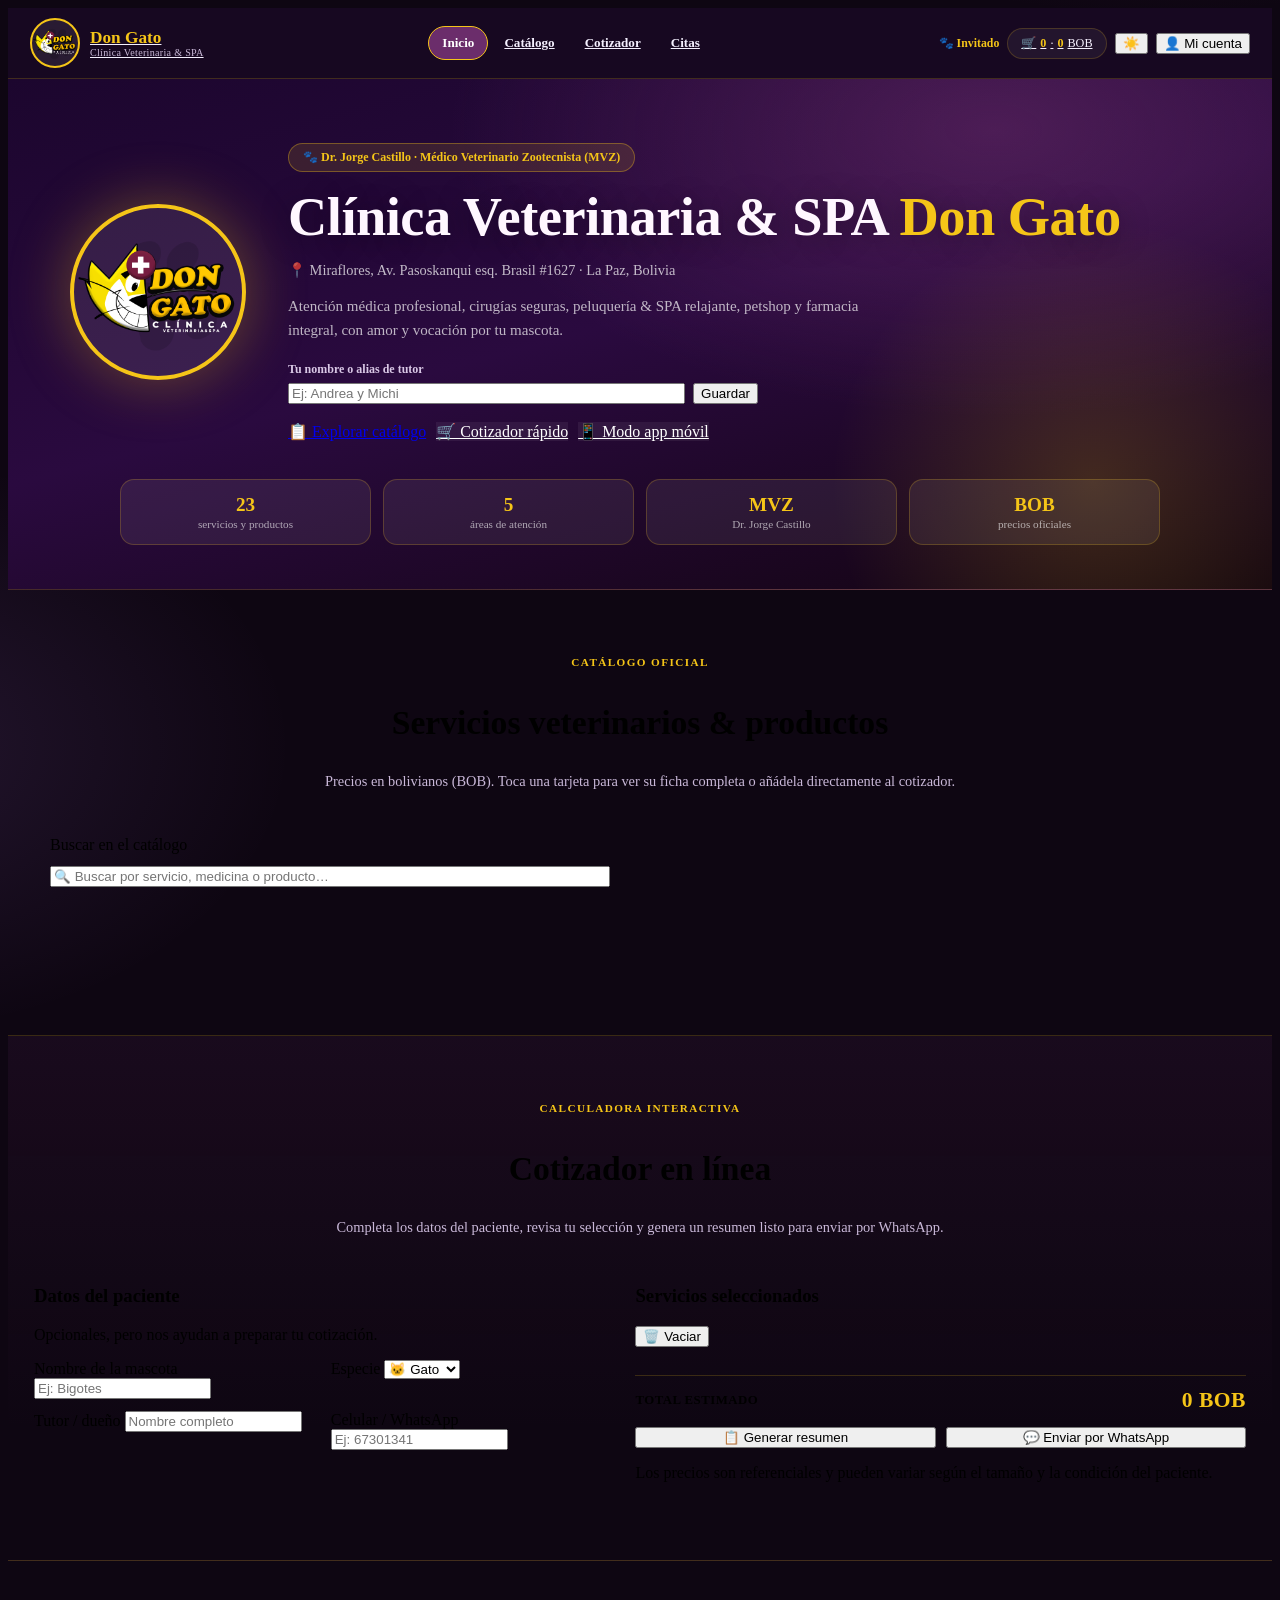
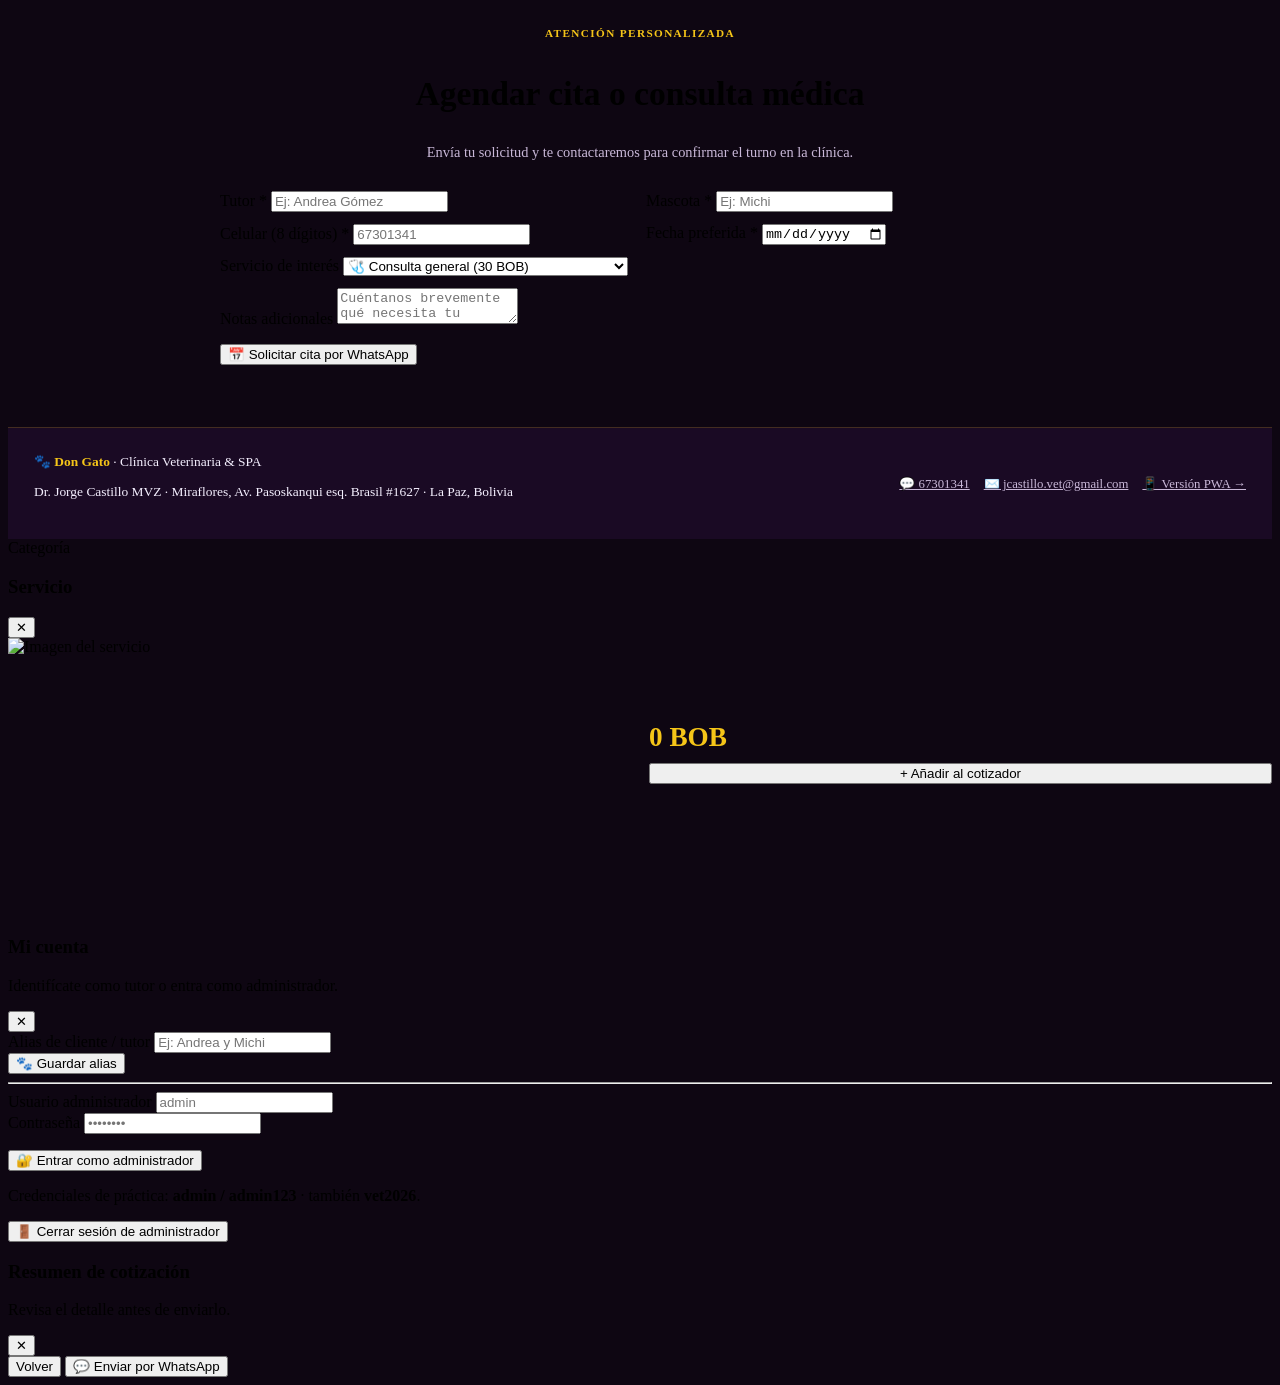
==== veterinaria/index.html @ 1a69e8cf "Creacion de catalogo de veterinaria con todos sus eventos y en version PWA" ====
<!DOCTYPE html>
<html lang="es" data-default-theme="dark" data-theme="dark">
<head>
  <meta charset="UTF-8">
  <meta name="viewport" content="width=device-width, initial-scale=1.0">
  <meta name="description" content="Clínica Veterinaria & SPA Don Gato — Dr. Jorge Castillo MVZ. Miraflores, La Paz, Bolivia.">
  <meta name="theme-color" content="#6b2d6b">
  <title>🐾 Clínica Veterinaria &amp; SPA Don Gato</title>
  <link rel="manifest" href="manifest.json">
  <link rel="icon" type="image/png" href="Img/LOGO DE DON GATO sin fondo.png">
  <link rel="stylesheet" href="../../shared/base.css">
  <link rel="stylesheet" href="CSS/styles.css">
  <script>
    (function () {
      try {
        var t = localStorage.getItem('dw2-theme') || document.documentElement.dataset.defaultTheme || 'dark';
        document.documentElement.dataset.theme = t;
      } catch (e) { document.documentElement.dataset.theme = 'dark'; }
    })();
  </script>
</head>
<body class="vet-site">

  <header class="vet-nav">
    <div class="vet-nav-inner">
      <a href="#inicio" class="vet-brand" aria-label="Don Gato, ir al inicio">
        <span class="vet-brand-logo">
          <img src="Img/LOGO DE DON GATO sin fondo.png" alt="Logo Don Gato"
               onerror="window.App&amp;&amp;App.imgFallback(this,'🐱')">
        </span>
        <span class="vet-brand-text">
          <strong>Don Gato</strong>
          <small>Clínica Veterinaria &amp; SPA</small>
        </span>
      </a>

      <nav class="vet-links" aria-label="Navegación principal">
        <a href="#inicio" class="active">Inicio</a>
        <a href="#catalogo">Catálogo</a>
        <a href="#cotizador">Cotizador</a>
        <a href="#citas">Citas</a>
        <a href="#bitacora" class="admin-only">📜 Bitácora</a>
      </nav>

      <div class="vet-nav-actions">
        <span class="vet-alias-pill" title="Tu alias de tutor">🐾 <span id="vetAliasDisplay">Invitado</span></span>
        <a href="#cotizador" class="vet-cart-pill" aria-label="Ir al cotizador">
          🛒 <strong id="vetCartCount">0</strong> · <strong id="vetCartTotal">0</strong> BOB
        </a>
        <button type="button" class="btn btn-icon btn-ghost" data-theme-toggle aria-label="Cambiar tema">
          <span class="theme-icon">☀️</span>
        </button>
        <button type="button" class="btn btn-primary btn-sm" data-open-modal="vetCuentaModal">
          👤 Mi cuenta
        </button>
        <button type="button" class="vet-burger" data-nav-toggle="vetMobileNav"
                aria-controls="vetMobileNav" aria-expanded="false" aria-label="Abrir menú">
          ☰
        </button>
      </div>
    </div>

    <nav id="vetMobileNav" class="vet-mobile-nav" data-nav aria-label="Menú móvil">
      <a href="#inicio">🏠 Inicio</a>
      <a href="#catalogo">📋 Catálogo</a>
      <a href="#cotizador">🛒 Cotizador</a>
      <a href="#citas">📅 Citas / Contacto</a>
      <a href="#bitacora" class="admin-only">📜 Auditoría &amp; Bitácora</a>
      <a href="pwa/index.html" class="vet-pwa-link">📱 Versión App Móvil (PWA) →</a>
    </nav>
  </header>

  <main class="vet-main">

    <section id="inicio" class="vet-hero">
      <div class="vet-hero-glow" aria-hidden="true"></div>
      <div class="vet-hero-inner">
        <div class="vet-hero-logo">
          <img src="Img/LOGO DE DON GATO sin fondo.png" alt="Don Gato"
               onerror="window.App&amp;&amp;App.imgFallback(this,'🐱')">
        </div>
        <div class="vet-hero-copy">
          <span class="vet-badge">🐾 Dr. Jorge Castillo · Médico Veterinario Zootecnista (MVZ)</span>
          <h1>Clínica Veterinaria &amp; SPA <span>Don Gato</span></h1>
          <p class="vet-hero-address">📍 Miraflores, Av. Pasoskanqui esq. Brasil #1627 · La Paz, Bolivia</p>
          <p class="vet-hero-desc">Atención médica profesional, cirugías seguras, peluquería &amp; SPA relajante, petshop y farmacia integral, con amor y vocación por tu mascota.</p>

          <form id="vetAliasForm" class="vet-alias-form" autocomplete="off">
            <label for="vetAliasInput">Tu nombre o alias de tutor</label>
            <div class="vet-alias-row">
              <input id="vetAliasInput" class="input" type="text" maxlength="40" placeholder="Ej: Andrea y Michi">
              <button class="btn btn-primary" type="submit">Guardar</button>
            </div>
          </form>

          <div class="vet-hero-actions">
            <a href="#catalogo" class="btn btn-accent">📋 Explorar catálogo</a>
            <a href="#cotizador" class="btn btn-ghost">🛒 Cotizador rápido</a>
            <a href="pwa/index.html" class="btn btn-ghost">📱 Modo app móvil</a>
          </div>
        </div>
      </div>

      <div class="vet-stats">
        <div class="vet-stat"><strong id="vetStatServicios">23</strong><span>servicios y productos</span></div>
        <div class="vet-stat"><strong>5</strong><span>áreas de atención</span></div>
        <div class="vet-stat"><strong>MVZ</strong><span>Dr. Jorge Castillo</span></div>
        <div class="vet-stat"><strong>BOB</strong><span>precios oficiales</span></div>
      </div>
    </section>

    <section id="catalogo" class="vet-section">
      <div class="vet-section-head">
        <span class="vet-kicker">Catálogo oficial</span>
        <h2>Servicios veterinarios &amp; productos</h2>
        <p>Precios en bolivianos (BOB). Toca una tarjeta para ver su ficha completa o añádela directamente al cotizador.</p>
      </div>

      <div class="vet-filters card">
        <label class="sr-only" for="vetBusqueda">Buscar en el catálogo</label>
        <input id="vetBusqueda" class="input" type="search" placeholder="🔍 Buscar por servicio, medicina o producto…" autocomplete="off">
        <div id="vetFiltros" class="chips" role="group" aria-label="Filtrar por categoría"></div>
        <p id="vetResultInfo" class="vet-result-info" aria-live="polite"></p>
      </div>

      <div id="vetGrid" class="vet-grid" aria-live="polite"></div>
    </section>

    <section id="cotizador" class="vet-section vet-section-alt">
      <div class="vet-section-head">
        <span class="vet-kicker">Calculadora interactiva</span>
        <h2>Cotizador en línea</h2>
        <p>Completa los datos del paciente, revisa tu selección y genera un resumen listo para enviar por WhatsApp.</p>
      </div>

      <div class="vet-quote-layout">
        <div class="card card-pad">
          <h3 class="card-title">Datos del paciente</h3>
          <p class="card-sub">Opcionales, pero nos ayudan a preparar tu cotización.</p>
          <div class="vet-patient-grid">
            <div class="field">
              <label for="vetPet">Nombre de la mascota</label>
              <input id="vetPet" class="input" type="text" maxlength="40" placeholder="Ej: Bigotes">
            </div>
            <div class="field">
              <label for="vetSpecies">Especie</label>
              <select id="vetSpecies" class="select">
                <option value="Gato">🐱 Gato</option>
                <option value="Perro">🐶 Perro</option>
                <option value="Otro">🐾 Otro</option>
              </select>
            </div>
            <div class="field">
              <label for="vetOwner">Tutor / dueño</label>
              <input id="vetOwner" class="input" type="text" maxlength="60" placeholder="Nombre completo">
            </div>
            <div class="field">
              <label for="vetPhone">Celular / WhatsApp</label>
              <input id="vetPhone" class="input" type="tel" maxlength="15" placeholder="Ej: 67301341">
            </div>
          </div>
          <p id="vetPatientError" class="form-error" role="alert"></p>
        </div>

        <div class="card card-pad">
          <div class="row-between">
            <h3 class="card-title">Servicios seleccionados</h3>
            <button id="vetCartClear" type="button" class="btn btn-danger btn-sm">🗑️ Vaciar</button>
          </div>
          <ul id="vetCartList" class="vet-cart-list"></ul>

          <div class="vet-total-row">
            <span>Total estimado</span>
            <strong id="vetCartSubtotal">0 BOB</strong>
          </div>

          <div class="vet-quote-actions">
            <button id="vetConfirm" type="button" class="btn btn-primary">📋 Generar resumen</button>
            <button id="vetWhatsapp" type="button" class="btn btn-wa">💬 Enviar por WhatsApp</button>
          </div>
          <p class="small muted mt-1">Los precios son referenciales y pueden variar según el tamaño y la condición del paciente.</p>
        </div>
      </div>
    </section>

    <section id="citas" class="vet-section">
      <div class="vet-section-head">
        <span class="vet-kicker">Atención personalizada</span>
        <h2>Agendar cita o consulta médica</h2>
        <p>Envía tu solicitud y te contactaremos para confirmar el turno en la clínica.</p>
      </div>

      <form id="vetCitaForm" class="card card-pad vet-cita-form" novalidate>
        <div class="vet-patient-grid">
          <div class="field">
            <label for="citaTutor">Tutor *</label>
            <input id="citaTutor" class="input" type="text" maxlength="60" placeholder="Ej: Andrea Gómez" required>
          </div>
          <div class="field">
            <label for="citaMascota">Mascota *</label>
            <input id="citaMascota" class="input" type="text" maxlength="40" placeholder="Ej: Michi" required>
          </div>
          <div class="field">
            <label for="citaCelular">Celular (8 dígitos) *</label>
            <input id="citaCelular" class="input" type="tel" inputmode="numeric" maxlength="8" placeholder="67301341" required>
          </div>
          <div class="field">
            <label for="citaFecha">Fecha preferida *</label>
            <input id="citaFecha" class="input" type="date" required>
          </div>
          <div class="field full">
            <label for="citaServicio">Servicio de interés</label>
            <select id="citaServicio" class="select">
              <option value="Consulta General">🩺 Consulta general (30 BOB)</option>
              <option value="Peluquería & SPA">✂️ Peluquería &amp; SPA (80 BOB)</option>
              <option value="Cirugía / Esterilización">🏥 Cirugía / Esterilización</option>
              <option value="Ecografía">🔬 Ecografía (60 BOB)</option>
              <option value="Limpieza Dental">🦷 Limpieza dental con sedación (180 BOB)</option>
              <option value="Vacunación / Desparasitación">💉 Vacunación / Desparasitación</option>
            </select>
          </div>
          <div class="field full">
            <label for="citaNotas">Notas adicionales</label>
            <textarea id="citaNotas" class="textarea" maxlength="300" placeholder="Cuéntanos brevemente qué necesita tu mascota…"></textarea>
          </div>
        </div>
        <p id="vetCitaError" class="form-error" role="alert"></p>
        <button type="submit" class="btn btn-primary btn-block mt-1">📅 Solicitar cita por WhatsApp</button>
      </form>
    </section>

    <section id="bitacora" class="vet-section vet-section-alt admin-only">
      <div class="vet-section-head">
        <span class="vet-kicker vet-kicker-admin">Área administrativa</span>
        <h2>Monitor de bitácoras del sistema</h2>
        <p>Actividad de clientes, búsquedas, cotizaciones confirmadas y ventas registradas. Solo visible para el administrador.</p>
      </div>

      <div class="vet-kpis kpi-grid">
        <div class="kpi"><span class="kpi-label">Ventas acumuladas</span><strong class="kpi-value" id="kpiVentas">0 BOB</strong><span class="kpi-hint">cotizaciones confirmadas</span></div>
        <div class="kpi"><span class="kpi-label">Eventos</span><strong class="kpi-value" id="kpiEventos">0</strong><span class="kpi-hint">acciones registradas</span></div>
        <div class="kpi"><span class="kpi-label">Ítems vendidos</span><strong class="kpi-value" id="kpiItems">0</strong><span class="kpi-hint">unidades cotizadas</span></div>
        <div class="kpi"><span class="kpi-label">Ticket promedio</span><strong class="kpi-value" id="kpiTicket">0 BOB</strong><span class="kpi-hint">por cotización</span></div>
      </div>

      <div class="vet-admin-layout">
        <div class="card card-pad">
          <div class="row-between">
            <h3 class="card-title">📋 Eventos de clientes</h3>
            <button type="button" class="btn btn-ghost btn-xs" id="vetRefreshLogs">↻ Actualizar</button>
          </div>
          <div id="vetLogEventos" class="log-box" aria-live="polite"></div>
        </div>
        <div class="card card-pad">
          <div class="row-between">
            <h3 class="card-title">💰 Cotizaciones y ventas</h3>
            <button type="button" class="btn btn-danger btn-xs" id="vetClearLogs">🗑️ Limpiar</button>
          </div>
          <div id="vetLogVentas" class="log-box" aria-live="polite"></div>
        </div>
      </div>
    </section>
  </main>

  <footer class="vet-footer">
    <div>
      <strong>🐾 Don Gato</strong> · Clínica Veterinaria &amp; SPA
      <p class="small muted">Dr. Jorge Castillo MVZ · Miraflores, Av. Pasoskanqui esq. Brasil #1627 · La Paz, Bolivia</p>
    </div>
    <div class="vet-footer-links">
      <a href="https://wa.me/59167301341" target="_blank" rel="noopener">💬 67301341</a>
      <a href="mailto:jcastillo.vet@gmail.com">✉️ jcastillo.vet@gmail.com</a>
      <a href="pwa/index.html">📱 Versión PWA →</a>
    </div>
  </footer>

  <div id="vetDetailModal" class="modal" aria-hidden="true">
    <div class="modal-card wide" role="dialog" aria-modal="true" aria-labelledby="vetDetailName">
      <div class="modal-head">
        <div>
          <span id="vetDetailCat" class="badge accent">Categoría</span>
          <h3 id="vetDetailName" class="modal-title mt-1">Servicio</h3>
        </div>
        <button type="button" class="modal-close" data-close-modal aria-label="Cerrar">✕</button>
      </div>
      <div class="vet-detail-layout">
        <div class="modal-media">
          <img id="vetDetailImg" src="" alt="Imagen del servicio" onerror="window.App&amp;&amp;App.imgFallback(this,'🐾')">
        </div>
        <div class="vet-detail-info">
          <p id="vetDetailDesc" class="muted"></p>
          <p id="vetDetailNota" class="small muted"></p>
          <div class="vet-detail-price" id="vetDetailPrice">0 BOB</div>
          <button type="button" id="vetDetailAdd" class="btn btn-primary btn-block">+ Añadir al cotizador</button>
        </div>
      </div>
    </div>
  </div>

  <div id="vetCuentaModal" class="modal" aria-hidden="true">
    <div class="modal-card compact" role="dialog" aria-modal="true" aria-labelledby="vetCuentaTitle">
      <div class="modal-head">
        <div>
          <h3 id="vetCuentaTitle" class="modal-title">Mi cuenta</h3>
          <p class="modal-sub">Identifícate como tutor o entra como administrador.</p>
        </div>
        <button type="button" class="modal-close" data-close-modal aria-label="Cerrar">✕</button>
      </div>

      <form id="vetClientForm" class="stack" autocomplete="off">
        <div class="field">
          <label for="vetClientAlias">Alias de cliente / tutor</label>
          <input id="vetClientAlias" class="input" type="text" maxlength="40" placeholder="Ej: Andrea y Michi">
        </div>
        <button type="submit" class="btn btn-accent btn-block">🐾 Guardar alias</button>
      </form>

      <hr class="divider">

      <form id="vetAdminForm" class="stack" autocomplete="off">
        <div class="field">
          <label for="vetAdminUser">Usuario administrador</label>
          <input id="vetAdminUser" class="input" type="text" maxlength="30" placeholder="admin">
        </div>
        <div class="field">
          <label for="vetAdminPass">Contraseña</label>
          <input id="vetAdminPass" class="input" type="password" maxlength="40" placeholder="••••••••">
        </div>
        <p id="vetAdminError" class="form-error" role="alert"></p>
        <button type="submit" class="btn btn-primary btn-block">🔐 Entrar como administrador</button>
        <p class="small muted">Credenciales de práctica: <strong>admin / admin123</strong> · también <strong>vet2026</strong>.</p>
      </form>

      <button type="button" id="vetAdminLogout" class="btn btn-danger btn-block hidden">🚪 Cerrar sesión de administrador</button>
    </div>
  </div>

  <div id="vetResumenModal" class="modal" aria-hidden="true">
    <div class="modal-card" role="dialog" aria-modal="true" aria-labelledby="vetResumenTitle">
      <div class="modal-head">
        <div>
          <h3 id="vetResumenTitle" class="modal-title">Resumen de cotización</h3>
          <p class="modal-sub">Revisa el detalle antes de enviarlo.</p>
        </div>
        <button type="button" class="modal-close" data-close-modal aria-label="Cerrar">✕</button>
      </div>
      <div id="vetResumenBody"></div>
      <div class="modal-foot">
        <button type="button" class="btn btn-ghost" data-close-modal>Volver</button>
        <button type="button" id="vetResumenWa" class="btn btn-wa">💬 Enviar por WhatsApp</button>
      </div>
    </div>
  </div>

  <script src="../../shared/core.js"></script>
  <script src="JS/data.js"></script>
  <script src="script.js"></script>
</body>
</html>
---- veterinaria/CSS/styles.css ----
:root {
  --bg: #0e0612;
  --bg-card: #1a0a24;
  --bg-panel: rgba(255, 255, 255, .055);
  --bg-input: rgba(0, 0, 0, .32);
  --text: #f5f0ff;
  --text-sub: #c9b8d8;
  --accent: #f5c518;
  --accent-2: #c084fc;
  --accent-btn: #6b2d6b;
  --accent-btn-hover: #7d367d;
  --accent-soft: rgba(245, 197, 24, .13);
  --accent-glow: rgba(107, 45, 107, .38);
  --on-accent: #ffffff;
  --on-accent-2: #1a0a0a;
  --border: rgba(245, 197, 24, .19);
  --shadow: 0 14px 40px rgba(0, 0, 0, .38);
  --log-bg: #08000e;
  --radius: 16px;
}

html[data-theme="light"] {
  --bg: #f8f4ff;
  --bg-card: #ffffff;
  --bg-panel: rgba(107, 45, 107, .055);
  --bg-input: #fbf8ff;
  --text: #22102f;
  --text-sub: #5f4479;
  --accent: #a97400;
  --accent-2: #7e22ce;
  --accent-btn: #6b2d6b;
  --accent-btn-hover: #7d367d;
  --accent-soft: rgba(169, 116, 0, .12);
  --accent-glow: rgba(107, 45, 107, .22);
  --border: rgba(107, 45, 107, .18);
  --shadow: 0 12px 30px rgba(72, 30, 90, .12);
  --log-bg: #1c1024;
}

html { scroll-padding-top: 86px; }

body.vet-site {
  background:
    radial-gradient(900px 520px at 90% -10%, rgba(107, 45, 107, .35), transparent 60%),
    radial-gradient(700px 480px at -10% 25%, rgba(192, 132, 252, .12), transparent 60%),
    var(--bg);
  min-height: 100vh;
}

html[data-theme="light"] body.vet-site {
  background:
    radial-gradient(900px 520px at 90% -10%, rgba(245, 197, 24, .18), transparent 60%),
    radial-gradient(700px 480px at -10% 25%, rgba(192, 132, 252, .14), transparent 60%),
    var(--bg);
}

body:not(.is-admin) .admin-only { display: none !important; }

.vet-nav {
  position: sticky;
  top: 0;
  z-index: 900;
  background: color-mix(in srgb, var(--bg-card) 88%, transparent);
  -webkit-backdrop-filter: blur(16px);
  backdrop-filter: blur(16px);
  border-bottom: 1px solid var(--border);
}
.vet-nav-inner {
  max-width: 1320px;
  margin: 0 auto;
  min-height: 70px;
  padding: 0 22px;
  display: flex;
  align-items: center;
  justify-content: space-between;
  gap: 16px;
}
.vet-brand { display: flex; align-items: center; gap: 10px; color: var(--text); }
.vet-brand:hover { text-decoration: none; }
.vet-brand-logo {
  width: 46px; height: 46px;
  display: grid; place-items: center;
  border-radius: 50%;
  border: 2px solid var(--accent);
  background: rgba(255, 255, 255, .08);
  overflow: hidden;
  flex: 0 0 auto;
}
.vet-brand-logo img { width: 100%; height: 100%; object-fit: cover; }
.vet-brand-text { display: flex; flex-direction: column; line-height: 1.1; }
.vet-brand-text strong { color: var(--accent); font-size: 1.08rem; font-weight: 900; }
.vet-brand-text small { color: var(--text-sub); font-size: .63rem; letter-spacing: .3px; }

.vet-links { display: flex; align-items: center; gap: 2px; }
.vet-links a {
  color: var(--text);
  font-size: .82rem;
  font-weight: 700;
  padding: 8px 13px;
  border-radius: 999px;
  border: 1px solid transparent;
  white-space: nowrap;
}
.vet-links a:hover, .vet-links a.active {
  background: var(--accent-btn);
  color: #fff;
  border-color: var(--accent);
  text-decoration: none;
}

.vet-nav-actions { display: flex; align-items: center; gap: 8px; }
.vet-alias-pill {
  font-size: .74rem; font-weight: 800; color: var(--accent);
  max-width: 150px; overflow: hidden; text-overflow: ellipsis; white-space: nowrap;
}
.vet-cart-pill {
  display: inline-flex; align-items: center; gap: 4px;
  background: var(--bg-panel);
  border: 1px solid var(--border);
  color: var(--text);
  border-radius: 999px;
  padding: 7px 13px;
  font-size: .76rem;
  white-space: nowrap;
}
.vet-cart-pill strong { color: var(--accent); }
.vet-cart-pill:hover { border-color: var(--accent); text-decoration: none; }
.vet-burger {
  display: none;
  width: 40px; height: 40px;
  border-radius: 10px;
  border: 1px solid var(--border);
  background: var(--bg-panel);
  color: var(--text);
  font-size: 1.15rem;
}
.vet-mobile-nav {
  display: none;
  flex-direction: column;
  border-top: 1px solid var(--border);
  background: var(--bg-card);
  padding: 8px 16px 14px;
}
.vet-mobile-nav.open { display: flex; }
.vet-mobile-nav a {
  color: var(--text);
  font-weight: 700;
  font-size: .88rem;
  padding: 12px 10px;
  border-bottom: 1px solid var(--border);
}
.vet-mobile-nav a:last-child { border-bottom: 0; }
.vet-pwa-link { color: #4ade80 !important; }

.vet-main { overflow: hidden; }
.vet-hero {
  position: relative;
  padding: 64px 26px 44px;
  background:
    radial-gradient(800px 420px at 78% 10%, rgba(107, 45, 107, .55), transparent 68%),
    linear-gradient(165deg, #1c062e 0%, #2a0a3f 48%, #12040f 100%);
  border-bottom: 1px solid var(--border);
  overflow: hidden;
}
html[data-theme="light"] .vet-hero {
  background:
    radial-gradient(800px 420px at 78% 10%, rgba(192, 132, 252, .35), transparent 68%),
    linear-gradient(165deg, #fff7fd 0%, #f2e6ff 52%, #fff9e8 100%);
}
.vet-hero-glow {
  position: absolute;
  right: -8%; bottom: -34%;
  width: 560px; height: 560px;
  border-radius: 50%;
  background: radial-gradient(circle, rgba(245, 197, 24, .18), transparent 66%);
  pointer-events: none;
}
.vet-hero-inner {
  position: relative;
  max-width: 1140px;
  margin: 0 auto;
  display: flex;
  align-items: center;
  gap: 42px;
}
.vet-hero-logo {
  flex: 0 0 auto;
  width: 168px; height: 168px;
  border-radius: 50%;
  display: grid; place-items: center;
  border: 4px solid var(--accent);
  background: rgba(255, 255, 255, .09);
  box-shadow: 0 0 60px rgba(245, 197, 24, .34);
  overflow: hidden;
}
.vet-hero-logo img { width: 100%; height: 100%; object-fit: cover; }
.vet-hero-copy { flex: 1; min-width: 0; }
.vet-badge {
  display: inline-flex;
  padding: 6px 14px;
  border-radius: 999px;
  background: rgba(245, 197, 24, .12);
  border: 1px solid rgba(245, 197, 24, .34);
  color: var(--accent);
  font-size: .75rem;
  font-weight: 800;
}
.vet-hero h1 {
  margin: 14px 0 8px;
  font-size: clamp(2rem, 5vw, 3.4rem);
  font-weight: 900;
  letter-spacing: -.5px;
  color: #fff7ff;
  text-shadow: 0 4px 30px rgba(0, 0, 0, .4);
}
html[data-theme="light"] .vet-hero h1 { color: #2a0a3f; text-shadow: none; }
.vet-hero h1 span { color: var(--accent); }
.vet-hero-address { color: rgba(255, 255, 255, .72); font-size: .9rem; }
html[data-theme="light"] .vet-hero-address { color: #6b4a85; }
.vet-hero-desc {
  max-width: 620px;
  margin: 12px 0 20px;
  color: rgba(255, 255, 255, .7);
  font-size: .94rem;
  line-height: 1.6;
}
html[data-theme="light"] .vet-hero-desc { color: #5f4479; }
.vet-alias-form { max-width: 470px; margin-bottom: 18px; }
.vet-alias-form label { display: block; margin-bottom: 6px; font-size: .75rem; font-weight: 800; color: var(--text-sub); }
html[data-theme="dark"] .vet-alias-form label { color: #d9c8e6; }
.vet-alias-row { display: flex; gap: 8px; }
.vet-alias-row .input { flex: 1; }
.vet-hero-actions { display: flex; flex-wrap: wrap; gap: 10px; }
html[data-theme="dark"] .vet-hero .btn-ghost { background: rgba(255,255,255,.06); border-color: rgba(255,255,255,.22); color: #fff; }

.vet-stats {
  position: relative;
  max-width: 1040px;
  margin: 38px auto 0;
  display: grid;
  grid-template-columns: repeat(4, 1fr);
  gap: 12px;
}
.vet-stat {
  background: rgba(255, 255, 255, .07);
  border: 1px solid rgba(245, 197, 24, .22);
  border-radius: 14px;
  padding: 14px;
  text-align: center;
}
html[data-theme="light"] .vet-stat { background: rgba(255, 255, 255, .68); border-color: rgba(107,45,107,.18); }
.vet-stat strong { display: block; color: var(--accent); font-size: 1.2rem; font-weight: 900; }
.vet-stat span { display: block; margin-top: 2px; color: var(--text-sub); font-size: .7rem; }
html[data-theme="dark"] .vet-stat span { color: rgba(255,255,255,.62); }

.vet-section {
  max-width: 1240px;
  margin: 0 auto;
  padding: 62px 26px;
}
.vet-section-alt {
  max-width: none;
  background: linear-gradient(180deg, rgba(107, 45, 107, .12), transparent 75%);
  border-top: 1px solid var(--border);
  border-bottom: 1px solid var(--border);
  padding-left: max(26px, calc((100vw - 1240px) / 2));
  padding-right: max(26px, calc((100vw - 1240px) / 2));
}
html[data-theme="light"] .vet-section-alt { background: linear-gradient(180deg, rgba(192, 132, 252, .09), transparent 75%); }
.vet-section-head { text-align: center; max-width: 720px; margin: 0 auto 28px; }
.vet-kicker {
  display: inline-block;
  margin-bottom: 8px;
  color: var(--accent);
  font-size: .7rem;
  font-weight: 900;
  letter-spacing: 1.4px;
  text-transform: uppercase;
}
.vet-kicker-admin { color: #fca5a5; }
.vet-section-head h2 { font-size: clamp(1.5rem, 3vw, 2.1rem); font-weight: 900; }
.vet-section-head p { margin-top: 8px; color: var(--text-sub); font-size: .9rem; line-height: 1.55; }

.vet-filters { padding: 16px; margin-bottom: 22px; display: flex; flex-direction: column; gap: 12px; }
.vet-filters .input { max-width: 560px; }
.vet-result-info { color: var(--text-sub); font-size: .76rem; font-weight: 700; }
.vet-grid {
  display: grid;
  grid-template-columns: repeat(auto-fill, minmax(232px, 1fr));
  gap: 18px;
}
.vet-card {
  position: relative;
  display: flex;
  flex-direction: column;
  background: var(--bg-card);
  border: 1px solid var(--border);
  border-radius: var(--radius);
  overflow: hidden;
  box-shadow: var(--shadow);
  transition: transform .2s ease, border-color .2s ease, box-shadow .2s ease;
}
.vet-card:hover { transform: translateY(-4px); border-color: var(--accent); box-shadow: 0 18px 42px var(--accent-glow); }
.vet-card-media {
  position: relative;
  height: 166px;
  background: var(--bg-panel);
  overflow: hidden;
}
.vet-card-media img {
  width: 100%; height: 100%; object-fit: cover;
  transition: transform .35s ease;
}
.vet-card:hover .vet-card-media img { transform: scale(1.06); }
.vet-card-emoji {
  position: absolute; inset: 0;
  display: none; place-items: center;
  font-size: 3.4rem;
  background: radial-gradient(circle at 50% 42%, rgba(192,132,252,.2), transparent 62%);
}
.vet-card-media .vet-zoom-btn {
  position: absolute;
  right: 8px; bottom: 8px;
  background: rgba(10, 4, 16, .78);
  color: var(--accent);
  border: 1px solid var(--accent);
  border-radius: 8px;
  padding: 4px 9px;
  font-size: .7rem;
  font-weight: 800;
  opacity: 0;
  transition: opacity .2s ease;
}
.vet-card:hover .vet-zoom-btn, .vet-card:focus-within .vet-zoom-btn { opacity: 1; }
.vet-card-body { display: flex; flex-direction: column; gap: 6px; padding: 14px; flex: 1; }
.vet-card-cat { color: var(--accent-2); font-size: .65rem; font-weight: 900; letter-spacing: .5px; text-transform: uppercase; }
.vet-card-title { font-size: .96rem; font-weight: 800; line-height: 1.25; }
.vet-card-desc { color: var(--text-sub); font-size: .76rem; line-height: 1.42; }
.vet-card-note { color: var(--text-sub); font-size: .68rem; font-style: italic; opacity: .9; }
.vet-card-foot { display: flex; align-items: center; justify-content: space-between; gap: 8px; margin-top: auto; padding-top: 8px; }
.vet-price { color: var(--accent); font-size: 1.08rem; font-weight: 900; }
.vet-price small { color: var(--text-sub); font-size: .62rem; font-weight: 700; }
.vet-card-actions { display: flex; gap: 6px; }
.vet-card-actions .btn { min-height: 34px; }
.vet-empty { grid-column: 1 / -1; }

.vet-quote-layout { display: grid; grid-template-columns: minmax(0, 1fr) minmax(0, 1.05fr); gap: 20px; align-items: start; }
.vet-patient-grid { display: grid; grid-template-columns: repeat(2, minmax(0, 1fr)); gap: 12px; margin-top: 14px; }
.vet-patient-grid .full { grid-column: 1 / -1; }
.vet-cart-list { display: flex; flex-direction: column; gap: 8px; margin: 14px 0; max-height: 330px; overflow-y: auto; padding-right: 2px; }
.vet-cart-item {
  display: grid;
  grid-template-columns: 1fr auto auto;
  gap: 10px;
  align-items: center;
  padding: 10px 12px;
  border: 1px solid var(--border);
  border-radius: var(--radius-sm);
  background: var(--bg-panel);
}
.vet-cart-item strong { display: block; font-size: .83rem; }
.vet-cart-item small { display: block; color: var(--text-sub); font-size: .67rem; }
.vet-cart-item .vet-item-total { color: var(--accent); font-weight: 900; font-size: .84rem; white-space: nowrap; }
.vet-qty { display: flex; align-items: center; gap: 4px; }
.vet-qty button {
  width: 26px; height: 26px;
  border-radius: 7px;
  border: 1px solid var(--border);
  background: var(--bg-card);
  color: var(--text);
  font-weight: 900;
  line-height: 1;
}
.vet-qty button:hover { border-color: var(--accent); color: var(--accent); }
.vet-qty span { min-width: 20px; text-align: center; font-size: .78rem; font-weight: 800; }
.vet-total-row {
  display: flex; align-items: center; justify-content: space-between;
  padding-top: 12px;
  border-top: 1px solid var(--border);
  font-size: .8rem;
  font-weight: 800;
  text-transform: uppercase;
  letter-spacing: .5px;
}
.vet-total-row strong { color: var(--accent); font-size: 1.35rem; }
.vet-quote-actions { display: grid; grid-template-columns: 1fr 1fr; gap: 10px; margin-top: 14px; }
.vet-cita-form { max-width: 840px; margin: 0 auto; }
.vet-cita-form .btn { max-width: 380px; margin-left: auto; margin-right: auto; }

.vet-kpis { margin-bottom: 18px; }
.vet-admin-layout { display: grid; grid-template-columns: repeat(2, minmax(0, 1fr)); gap: 18px; }
.vet-admin-layout .log-box { margin-top: 12px; }

.vet-detail-layout { display: grid; grid-template-columns: minmax(0, 1fr) minmax(0, 1fr); gap: 18px; }
.vet-detail-layout .modal-media { height: 280px; }
.vet-detail-layout .modal-media img { width: 100%; height: 280px; object-fit: cover; }
.vet-detail-info { display: flex; flex-direction: column; gap: 10px; }
.vet-detail-price { color: var(--accent); font-size: 1.7rem; font-weight: 900; }

.vet-footer {
  display: flex;
  justify-content: space-between;
  gap: 18px;
  flex-wrap: wrap;
  padding: 26px max(26px, calc((100vw - 1240px) / 2));
  background: var(--bg-card);
  border-top: 1px solid var(--border);
  color: var(--text);
  font-size: .84rem;
}
.vet-footer strong { color: var(--accent); }
.vet-footer-links { display: flex; align-items: center; flex-wrap: wrap; gap: 14px; }
.vet-footer-links a { color: var(--text-sub); font-size: .8rem; }
.vet-footer-links a:hover { color: var(--accent); }

@media (max-width: 1080px) {
  .vet-alias-pill { display: none; }
  .vet-links { display: none; }
  .vet-burger { display: inline-grid; place-items: center; }
}
@media (max-width: 860px) {
  .vet-hero-inner { gap: 26px; }
  .vet-hero-logo { width: 128px; height: 128px; }
  .vet-quote-layout, .vet-admin-layout, .vet-detail-layout { grid-template-columns: 1fr; }
  .vet-stats { grid-template-columns: repeat(2, 1fr); }
}
@media (max-width: 620px) {
  .vet-nav-inner { padding: 0 14px; gap: 8px; }
  .vet-cart-pill { padding: 6px 9px; font-size: .7rem; }
  .vet-nav-actions .btn-primary { display: none; }
  .vet-hero { padding: 40px 18px 34px; }
  .vet-hero-inner { flex-direction: column; text-align: center; }
  .vet-alias-form { margin-left: auto; margin-right: auto; }
  .vet-hero-actions { justify-content: center; }
  .vet-section { padding: 46px 18px; }
  .vet-section-alt { padding-left: 18px; padding-right: 18px; }
  .vet-grid { grid-template-columns: repeat(2, minmax(0, 1fr)); gap: 12px; }
  .vet-card-media { height: 118px; }
  .vet-card-body { padding: 11px; }
  .vet-card-title { font-size: .85rem; }
  .vet-card-desc { display: none; }
  .vet-card-foot { flex-direction: column; align-items: stretch; }
  .vet-card-actions .btn { flex: 1; }
  .vet-patient-grid { grid-template-columns: 1fr; }
  .vet-quote-actions { grid-template-columns: 1fr; }
  .vet-footer { flex-direction: column; padding: 22px 18px; }
}
@media (max-width: 420px) {
  .vet-grid { grid-template-columns: 1fr; }
  .vet-card-media { height: 170px; }
}
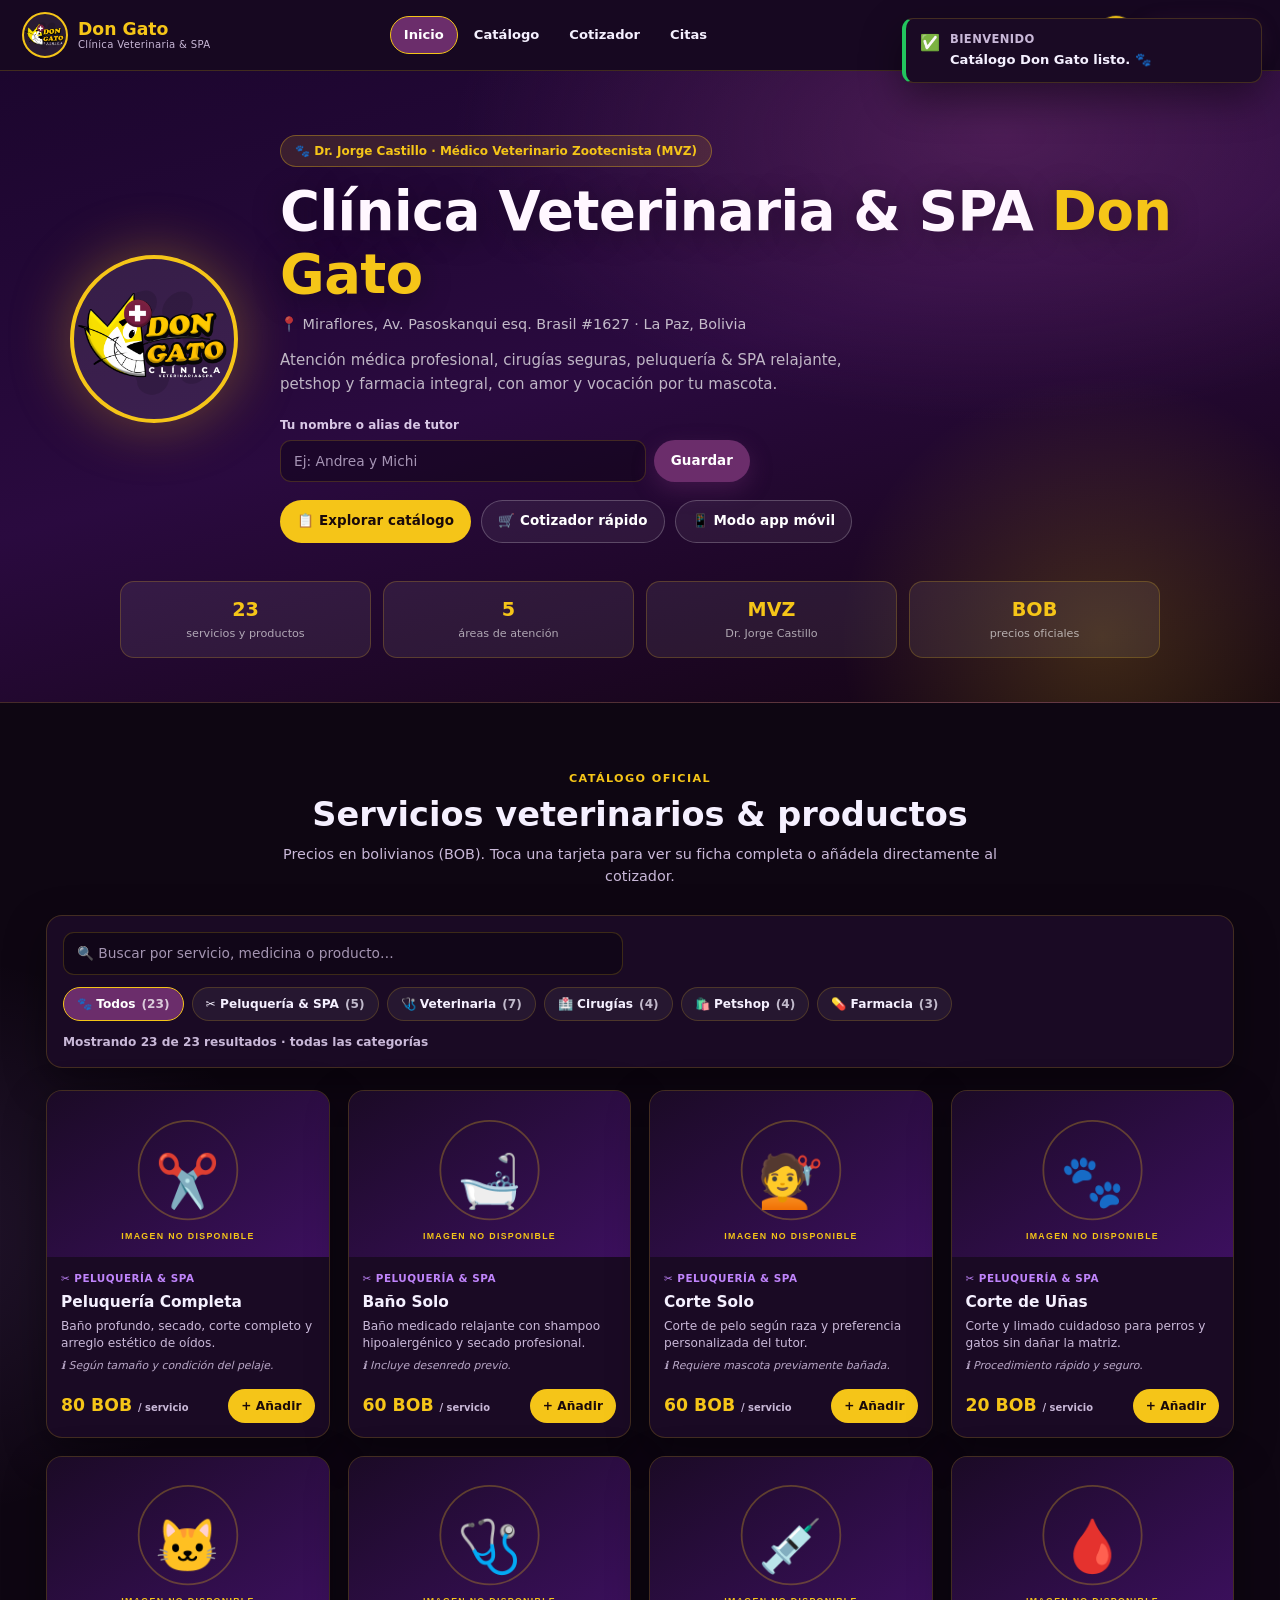
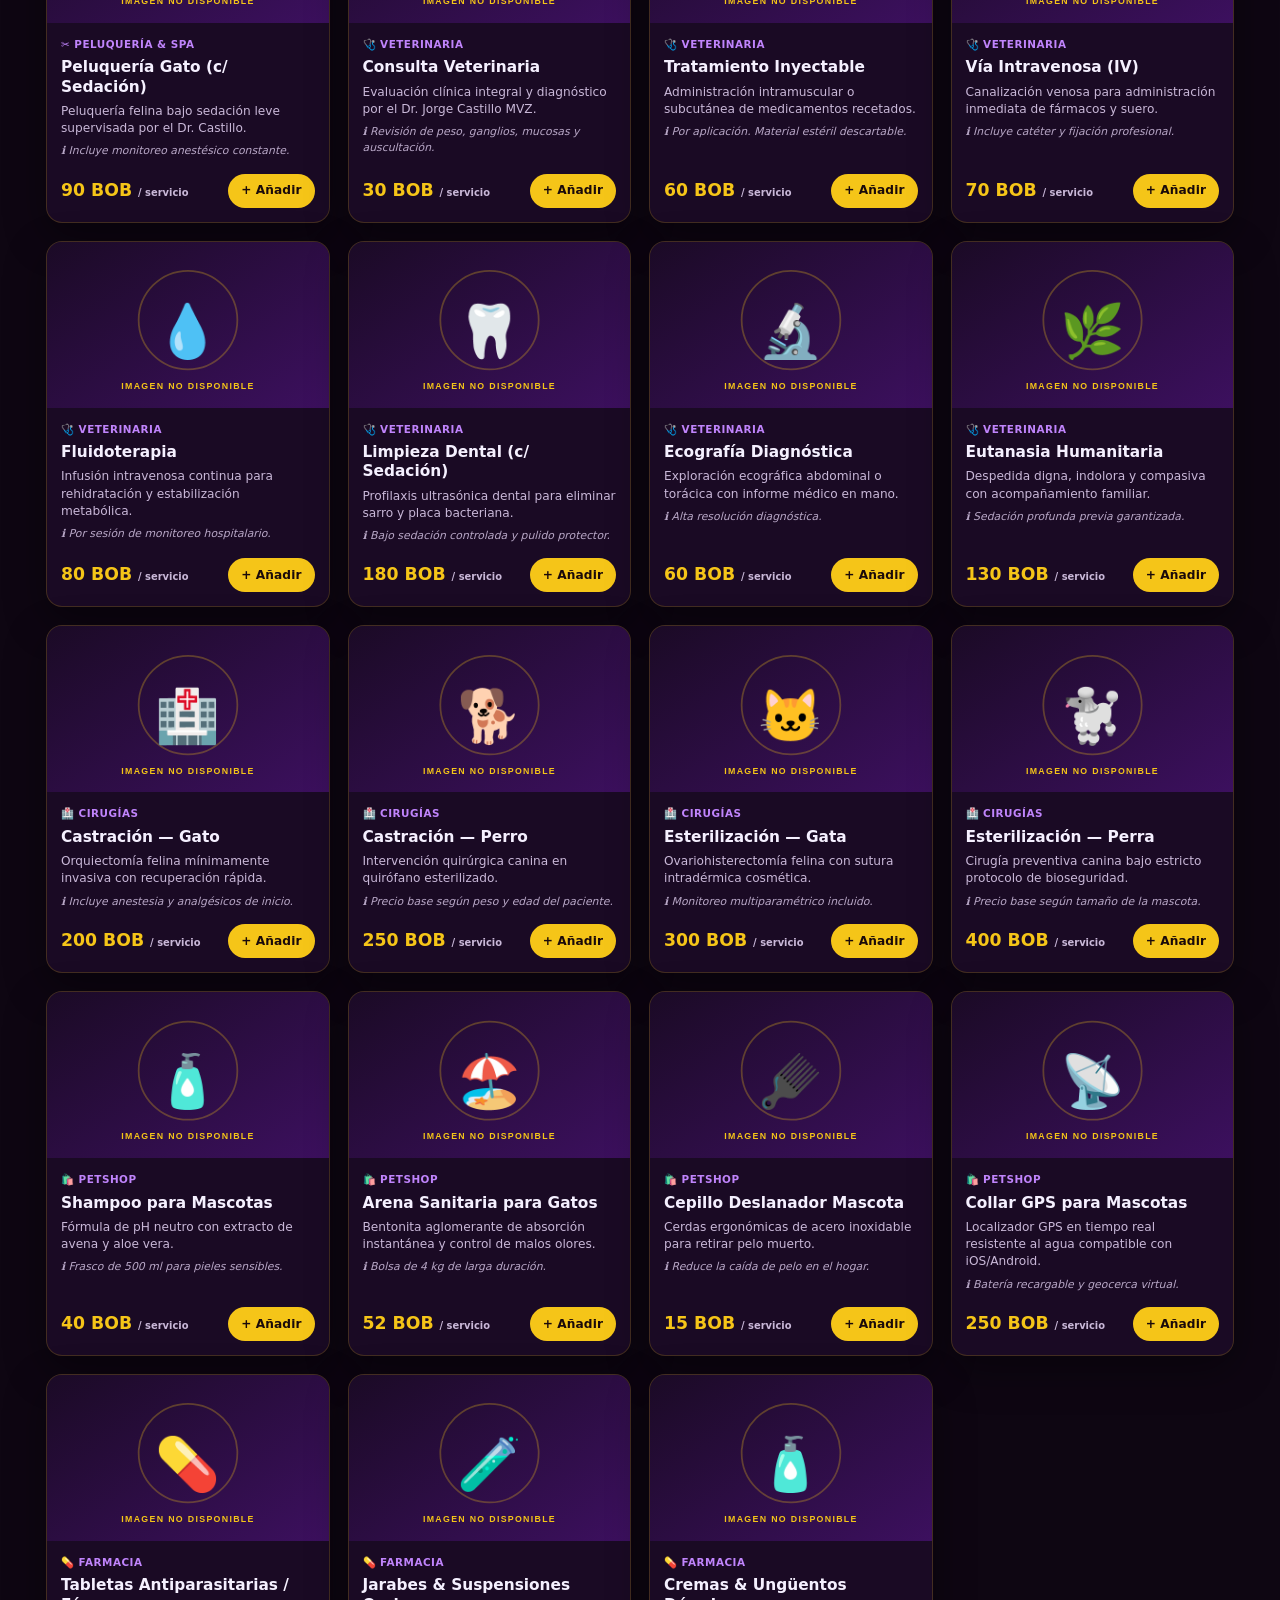
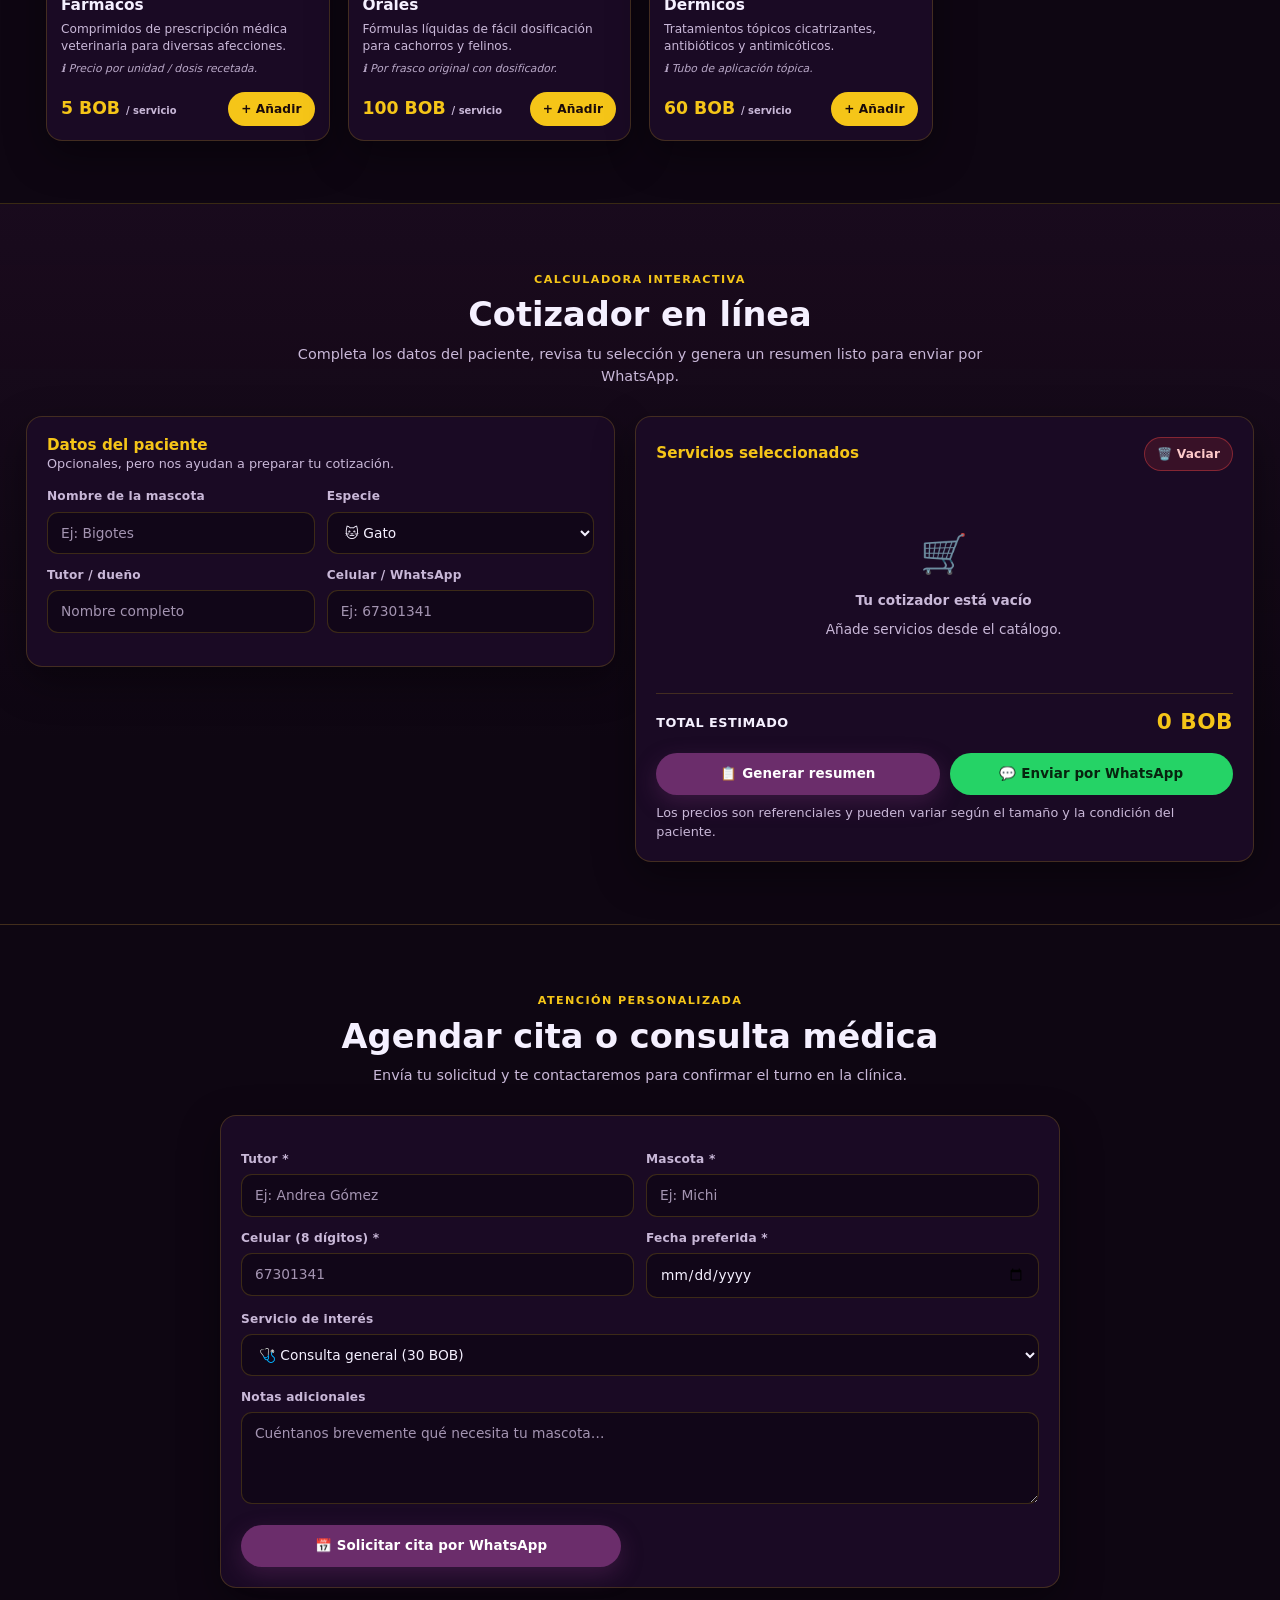
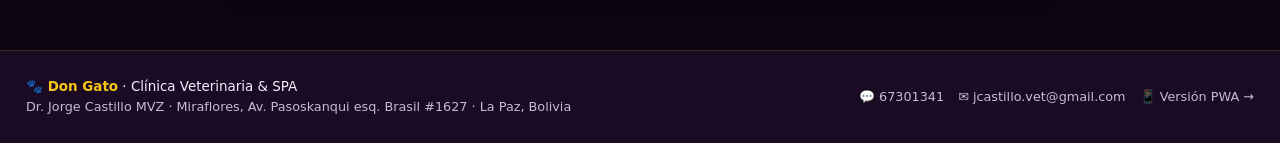
==== commit 113f8585: "Orden de carpetas" ====
--- a/veterinaria/index.html
+++ b/veterinaria/index.html
@@ -8,7 +8,7 @@
   <title>🐾 Clínica Veterinaria &amp; SPA Don Gato</title>
   <link rel="manifest" href="manifest.json">
   <link rel="icon" type="image/png" href="Img/LOGO DE DON GATO sin fondo.png">
-  <link rel="stylesheet" href="../../shared/base.css">
+  <link rel="stylesheet" href="shared/base.css">
   <link rel="stylesheet" href="CSS/styles.css">
   <script>
     (function () {
@@ -352,7 +352,7 @@
     </div>
   </div>
 
-  <script src="../../shared/core.js"></script>
+  <script src="shared/core.js"></script>
   <script src="JS/data.js"></script>
   <script src="script.js"></script>
 </body>
--- a/veterinaria/shared/base.css
+++ b/veterinaria/shared/base.css
@@ -0,0 +1,385 @@
+/* ============================================================
+   BASE COMPARTIDA — Diseño Web II
+   Componentes comunes: botones, formularios, modales, toasts,
+   tarjetas, chips, KPIs, bitácoras y utilidades.
+   Cada sitio define su paleta con variables CSS.
+   ============================================================ */
+
+:root {
+  --radius: 16px;
+  --radius-sm: 11px;
+  --radius-xs: 8px;
+  --font-body: "Segoe UI", system-ui, -apple-system, BlinkMacSystemFont, sans-serif;
+  --font-display: "Segoe UI", system-ui, -apple-system, BlinkMacSystemFont, sans-serif;
+  --font-mono: "Cascadia Code", "Consolas", "SFMono-Regular", monospace;
+  --ok: #22c55e;
+  --warn: #f59e0b;
+  --danger: #ef4444;
+  --info: #38bdf8;
+  --transition: 180ms ease;
+  --header-h: 68px;
+}
+
+*, *::before, *::after { box-sizing: border-box; }
+
+html { scroll-behavior: smooth; }
+
+body {
+  margin: 0;
+  min-height: 100vh;
+  font-family: var(--font-body);
+  background: var(--bg, #0e0612);
+  color: var(--text, #f5f0ff);
+  line-height: 1.5;
+  -webkit-font-smoothing: antialiased;
+  text-rendering: optimizeLegibility;
+}
+
+body.modal-open { overflow: hidden; }
+
+img { max-width: 100%; display: block; }
+
+button, input, select, textarea { font: inherit; color: inherit; }
+
+button { cursor: pointer; }
+
+button:disabled { cursor: not-allowed; opacity: .55; }
+
+a { color: var(--accent, #f5c518); text-decoration: none; }
+a:hover { text-decoration: underline; }
+
+h1, h2, h3, h4 { margin: 0; font-family: var(--font-display); line-height: 1.15; }
+p { margin: 0; }
+ul, ol { margin: 0; padding: 0; list-style: none; }
+
+:focus-visible {
+  outline: 2px solid var(--accent, #f5c518);
+  outline-offset: 3px;
+}
+
+/* ── UTILIDADES ─────────────────────────────────────────── */
+.hidden { display: none !important; }
+.sr-only {
+  position: absolute; width: 1px; height: 1px; padding: 0; margin: -1px;
+  overflow: hidden; clip: rect(0,0,0,0); white-space: nowrap; border: 0;
+}
+.stack { display: flex; flex-direction: column; gap: 12px; }
+.row { display: flex; align-items: center; gap: 10px; }
+.row-between { display: flex; align-items: center; justify-content: space-between; gap: 12px; }
+.wrap { flex-wrap: wrap; }
+.grow { flex: 1; min-width: 0; }
+.muted { color: var(--text-sub, #c9b8d8); }
+.small { font-size: .8rem; }
+.tiny { font-size: .7rem; }
+.center { text-align: center; }
+.mt-1 { margin-top: 8px; }
+.mt-2 { margin-top: 16px; }
+.mt-3 { margin-top: 24px; }
+.divider { height: 1px; background: var(--border, rgba(255,255,255,.14)); border: 0; margin: 16px 0; }
+
+/* ── BOTONES ────────────────────────────────────────────── */
+.btn {
+  display: inline-flex; align-items: center; justify-content: center; gap: 8px;
+  min-height: 42px; padding: 10px 16px;
+  border: 1px solid transparent; border-radius: 999px;
+  background: var(--bg-panel, rgba(255,255,255,.06));
+  color: var(--text, #fff);
+  font-size: .84rem; font-weight: 800; letter-spacing: .1px;
+  text-decoration: none; white-space: nowrap;
+  transition: transform var(--transition), background var(--transition),
+              border-color var(--transition), box-shadow var(--transition), color var(--transition);
+}
+.btn:hover { transform: translateY(-1px); text-decoration: none; }
+.btn:active { transform: translateY(0) scale(.98); }
+
+.btn-primary {
+  background: var(--accent-btn, #6b2d6b);
+  color: var(--on-accent, #fff);
+  border-color: transparent;
+  box-shadow: 0 8px 22px var(--accent-glow, rgba(107,45,107,.35));
+}
+.btn-primary:hover { background: var(--accent-btn-hover, var(--accent-btn, #6b2d6b)); }
+
+.btn-accent {
+  background: var(--accent, #f5c518);
+  color: var(--on-accent-2, #1a0a0a);
+  border-color: transparent;
+}
+.btn-accent:hover { filter: brightness(1.05); }
+
+.btn-ghost {
+  background: var(--bg-panel, rgba(255,255,255,.05));
+  border-color: var(--border, rgba(255,255,255,.16));
+  color: var(--text, #fff);
+}
+.btn-ghost:hover { border-color: var(--accent, #f5c518); color: var(--accent, #f5c518); }
+
+.btn-soft {
+  background: var(--accent-soft, rgba(245,197,24,.12));
+  border-color: var(--border, rgba(255,255,255,.16));
+  color: var(--accent, #f5c518);
+}
+
+.btn-danger {
+  background: rgba(239,68,68,.14);
+  border-color: rgba(239,68,68,.42);
+  color: #fecaca;
+}
+.btn-danger:hover { background: #ef4444; color: #fff; }
+
+.btn-wa {
+  background: #25d366;
+  color: #07240f;
+  border-color: transparent;
+}
+.btn-wa:hover { background: #1ebe5b; }
+
+.btn-sm { min-height: 34px; padding: 6px 12px; font-size: .76rem; }
+.btn-xs { min-height: 28px; padding: 4px 9px; font-size: .7rem; border-radius: 8px; }
+.btn-block { width: 100%; }
+.btn-icon {
+  width: 40px; height: 40px; min-height: 40px; padding: 0;
+  border-radius: 50%; font-size: 1rem;
+}
+.btn[aria-pressed="true"] { box-shadow: inset 0 0 0 2px var(--accent, #f5c518); }
+
+/* ── CAMPOS ─────────────────────────────────────────────── */
+.field { display: flex; flex-direction: column; gap: 6px; }
+.field > label, .label {
+  font-size: .76rem; font-weight: 800; color: var(--text-sub, #c9b8d8);
+  letter-spacing: .2px;
+}
+.input, .select, .textarea {
+  width: 100%; min-height: 42px; padding: 10px 13px;
+  background: var(--bg-input, rgba(0,0,0,.28));
+  border: 1px solid var(--border, rgba(255,255,255,.16));
+  border-radius: var(--radius-sm);
+  color: var(--text, #fff);
+  font-size: .86rem;
+  outline: none;
+  transition: border-color var(--transition), box-shadow var(--transition), background var(--transition);
+}
+.textarea { min-height: 92px; resize: vertical; }
+.input::placeholder, .textarea::placeholder { color: var(--text-sub, #c9b8d8); opacity: .8; }
+.input:focus, .select:focus, .textarea:focus {
+  border-color: var(--accent, #f5c518);
+  box-shadow: 0 0 0 3px var(--accent-soft, rgba(245,197,24,.14));
+}
+.input.invalid, .select.invalid, .textarea.invalid {
+  border-color: #ef4444;
+  box-shadow: 0 0 0 3px rgba(239,68,68,.14);
+}
+.form-error {
+  min-height: 1.1em; font-size: .74rem; color: #fca5a5; font-weight: 600;
+}
+.form-grid { display: grid; grid-template-columns: repeat(2, minmax(0, 1fr)); gap: 12px; }
+.form-grid .full { grid-column: 1 / -1; }
+
+/* ── TARJETAS / PANELES ─────────────────────────────────── */
+.card {
+  background: var(--bg-card, rgba(26,10,36,.96));
+  border: 1px solid var(--border, rgba(255,255,255,.14));
+  border-radius: var(--radius);
+  box-shadow: var(--shadow, 0 10px 30px rgba(0,0,0,.25));
+}
+.card-pad { padding: 20px; }
+.card-title { font-size: .95rem; font-weight: 900; color: var(--accent, #f5c518); }
+.card-sub { font-size: .8rem; color: var(--text-sub, #c9b8d8); }
+
+/* ── CHIPS / BADGES ─────────────────────────────────────── */
+.chips { display: flex; flex-wrap: wrap; gap: 8px; }
+.chip {
+  display: inline-flex; align-items: center; gap: 6px;
+  min-height: 34px; padding: 6px 13px;
+  border-radius: 999px;
+  background: var(--bg-panel, rgba(255,255,255,.05));
+  border: 1px solid var(--border, rgba(255,255,255,.14));
+  color: var(--text, #fff);
+  font-size: .76rem; font-weight: 700; white-space: nowrap;
+  transition: all var(--transition);
+}
+.chip:hover { border-color: var(--accent, #f5c518); color: var(--accent, #f5c518); }
+.chip.active {
+  background: var(--accent-btn, #6b2d6b);
+  border-color: var(--accent, #f5c518);
+  color: var(--on-accent, #fff);
+}
+.chip .count { opacity: .75; font-weight: 800; }
+
+.badge {
+  display: inline-flex; align-items: center; gap: 5px;
+  padding: 3px 9px; border-radius: 999px;
+  font-size: .64rem; font-weight: 900; letter-spacing: .4px;
+  text-transform: uppercase;
+  background: var(--bg-panel, rgba(255,255,255,.06));
+  border: 1px solid var(--border, rgba(255,255,255,.14));
+  color: var(--text-sub, #c9b8d8);
+}
+.badge.ok { background: rgba(34,197,94,.14); border-color: rgba(34,197,94,.4); color: #86efac; }
+.badge.warn { background: rgba(245,158,11,.14); border-color: rgba(245,158,11,.4); color: #fde68a; }
+.badge.danger { background: rgba(239,68,68,.14); border-color: rgba(239,68,68,.4); color: #fca5a5; }
+.badge.info { background: rgba(56,189,248,.14); border-color: rgba(56,189,248,.4); color: #7dd3fc; }
+.badge.accent { background: var(--accent-soft, rgba(245,197,24,.14)); border-color: var(--accent, #f5c518); color: var(--accent, #f5c518); }
+
+/* ── TABS ───────────────────────────────────────────────── */
+.tabs {
+  display: flex; gap: 4px; padding: 4px;
+  background: var(--bg-panel, rgba(255,255,255,.05));
+  border: 1px solid var(--border, rgba(255,255,255,.12));
+  border-radius: 999px;
+}
+.tab {
+  flex: 1; min-height: 36px; padding: 6px 12px;
+  border: 0; border-radius: 999px; background: transparent;
+  color: var(--text-sub, #c9b8d8); font-size: .78rem; font-weight: 800;
+  transition: all var(--transition);
+}
+.tab.active {
+  background: var(--accent-btn, #6b2d6b);
+  color: var(--on-accent, #fff);
+  box-shadow: 0 6px 16px var(--accent-glow, rgba(0,0,0,.2));
+}
+
+/* ── MODALES ────────────────────────────────────────────── */
+.modal {
+  position: fixed; inset: 0; z-index: 1200;
+  display: none; align-items: center; justify-content: center;
+  padding: 18px;
+  background: rgba(4, 2, 8, .74);
+  -webkit-backdrop-filter: blur(9px);
+  backdrop-filter: blur(9px);
+}
+.modal.open { display: flex; animation: modalIn 180ms ease-out; }
+@keyframes modalIn { from { opacity: 0; } to { opacity: 1; } }
+
+.modal-card {
+  position: relative;
+  width: min(560px, 100%);
+  max-height: min(90dvh, 900px);
+  overflow-y: auto;
+  padding: 22px;
+  background: var(--bg-card, #1a0a24);
+  border: 1px solid var(--border, rgba(255,255,255,.16));
+  border-radius: var(--radius);
+  box-shadow: 0 24px 80px rgba(0,0,0,.6);
+  animation: cardIn 220ms cubic-bezier(.2,.8,.2,1);
+}
+.modal-card.wide { width: min(860px, 100%); }
+.modal-card.compact { width: min(420px, 100%); }
+@keyframes cardIn { from { opacity: 0; transform: translateY(14px) scale(.98); } to { opacity: 1; transform: none; } }
+
+.modal-head {
+  display: flex; align-items: flex-start; justify-content: space-between; gap: 14px;
+  margin-bottom: 16px;
+}
+.modal-title { font-size: 1.15rem; font-weight: 900; color: var(--accent, #f5c518); }
+.modal-sub { font-size: .78rem; color: var(--text-sub, #c9b8d8); margin-top: 3px; }
+.modal-close {
+  flex: 0 0 auto; width: 34px; height: 34px; padding: 0;
+  border-radius: 50%; border: 1px solid var(--border, rgba(255,255,255,.16));
+  background: var(--bg-panel, rgba(255,255,255,.05)); color: var(--text, #fff);
+  font-size: 1rem; line-height: 1;
+}
+.modal-close:hover { background: #ef4444; color: #fff; border-color: #ef4444; }
+.modal-foot { display: flex; flex-wrap: wrap; gap: 10px; margin-top: 18px; }
+.modal-foot .btn { flex: 1; min-width: 130px; }
+.modal-media {
+  width: 100%; max-height: 320px; overflow: hidden;
+  border-radius: var(--radius-sm); background: var(--bg-input, rgba(0,0,0,.3));
+  display: flex; align-items: center; justify-content: center;
+}
+.modal-media img { width: 100%; max-height: 320px; object-fit: contain; }
+
+/* ── TOASTS ─────────────────────────────────────────────── */
+.toast-host {
+  position: fixed; top: 18px; right: 18px; z-index: 3000;
+  display: flex; flex-direction: column; gap: 9px;
+  width: min(360px, calc(100vw - 32px));
+  pointer-events: none;
+}
+.toast {
+  display: flex; align-items: flex-start; gap: 10px;
+  padding: 12px 14px;
+  background: var(--bg-card, #1a0a24);
+  border: 1px solid var(--border, rgba(255,255,255,.16));
+  border-left: 4px solid var(--info);
+  border-radius: var(--radius-sm);
+  box-shadow: 0 16px 40px rgba(0,0,0,.42);
+  color: var(--text, #fff);
+  font-size: .82rem; font-weight: 600;
+  animation: toastIn 220ms ease-out;
+  pointer-events: auto;
+}
+.toast.leaving { animation: toastOut 180ms ease-in forwards; }
+.toast.ok { border-left-color: var(--ok); }
+.toast.warn { border-left-color: var(--warn); }
+.toast.error { border-left-color: var(--danger); }
+.toast .toast-icon { flex: 0 0 auto; font-size: 1rem; }
+.toast .toast-title { display: block; font-weight: 900; font-size: .72rem; letter-spacing: .4px; text-transform: uppercase; margin-bottom: 2px; color: var(--text-sub, #c9b8d8); }
+@keyframes toastIn { from { opacity: 0; transform: translateX(18px); } to { opacity: 1; transform: none; } }
+@keyframes toastOut { to { opacity: 0; transform: translateX(18px); } }
+
+@media (max-width: 600px) {
+  .toast-host { top: auto; bottom: 84px; right: 12px; left: 12px; width: auto; }
+}
+
+/* ── LOGS / BITÁCORAS ───────────────────────────────────── */
+.log-box {
+  height: 280px; overflow-y: auto;
+  padding: 12px;
+  background: var(--log-bg, #08000e);
+  border: 1px solid var(--border, rgba(255,255,255,.12));
+  border-radius: var(--radius-sm);
+  font-family: var(--font-mono);
+  font-size: .73rem;
+  color: var(--text-sub, #c9b8d8);
+  display: flex; flex-direction: column; gap: 4px;
+}
+.log-entry {
+  padding: 4px 0;
+  border-bottom: 1px solid rgba(255,255,255,.045);
+  line-height: 1.45;
+  overflow-wrap: anywhere;
+}
+.log-entry:last-child { border-bottom: 0; }
+.log-entry .log-time { color: var(--text-sub, #c9b8d8); opacity: .7; margin-right: 5px; }
+.log-entry .log-type {
+  display: inline-block; padding: 0 5px; margin-right: 5px;
+  border-radius: 4px; font-size: .62rem; font-weight: 900;
+  background: rgba(255,255,255,.08);
+}
+.log-entry.ok .log-type { background: rgba(34,197,94,.2); color: #86efac; }
+.log-entry.warn .log-type { background: rgba(245,158,11,.2); color: #fde68a; }
+.log-entry.error .log-type { background: rgba(239,68,68,.2); color: #fca5a5; }
+.log-entry.info .log-type { background: rgba(56,189,248,.2); color: #7dd3fc; }
+.log-empty { padding: 18px; text-align: center; color: var(--text-sub, #c9b8d8); font-size: .78rem; }
+
+/* ── KPIs ───────────────────────────────────────────────── */
+.kpi-grid { display: grid; grid-template-columns: repeat(auto-fit, minmax(150px, 1fr)); gap: 12px; }
+.kpi {
+  padding: 14px 16px;
+  background: var(--bg-panel, rgba(255,255,255,.05));
+  border: 1px solid var(--border, rgba(255,255,255,.12));
+  border-radius: var(--radius-sm);
+}
+.kpi .kpi-label { font-size: .68rem; font-weight: 800; letter-spacing: .5px; text-transform: uppercase; color: var(--text-sub, #c9b8d8); }
+.kpi .kpi-value { display: block; margin-top: 4px; font-size: 1.35rem; font-weight: 900; color: var(--accent, #f5c518); }
+.kpi .kpi-hint { display: block; margin-top: 2px; font-size: .68rem; color: var(--text-sub, #c9b8d8); }
+
+/* ── ESTADOS VACÍOS ─────────────────────────────────────── */
+.empty {
+  display: flex; flex-direction: column; align-items: center; justify-content: center;
+  gap: 8px; padding: 40px 18px; text-align: center;
+  color: var(--text-sub, #c9b8d8); font-size: .85rem;
+}
+.empty .empty-icon { font-size: 2.4rem; opacity: .8; }
+
+/* ── ACCESIBILIDAD / MOVIMIENTO ─────────────────────────── */
+@media (prefers-reduced-motion: reduce) {
+  *, *::before, *::after {
+    animation-duration: .01ms !important;
+    animation-iteration-count: 1 !important;
+    transition-duration: .01ms !important;
+    scroll-behavior: auto !important;
+  }
+}
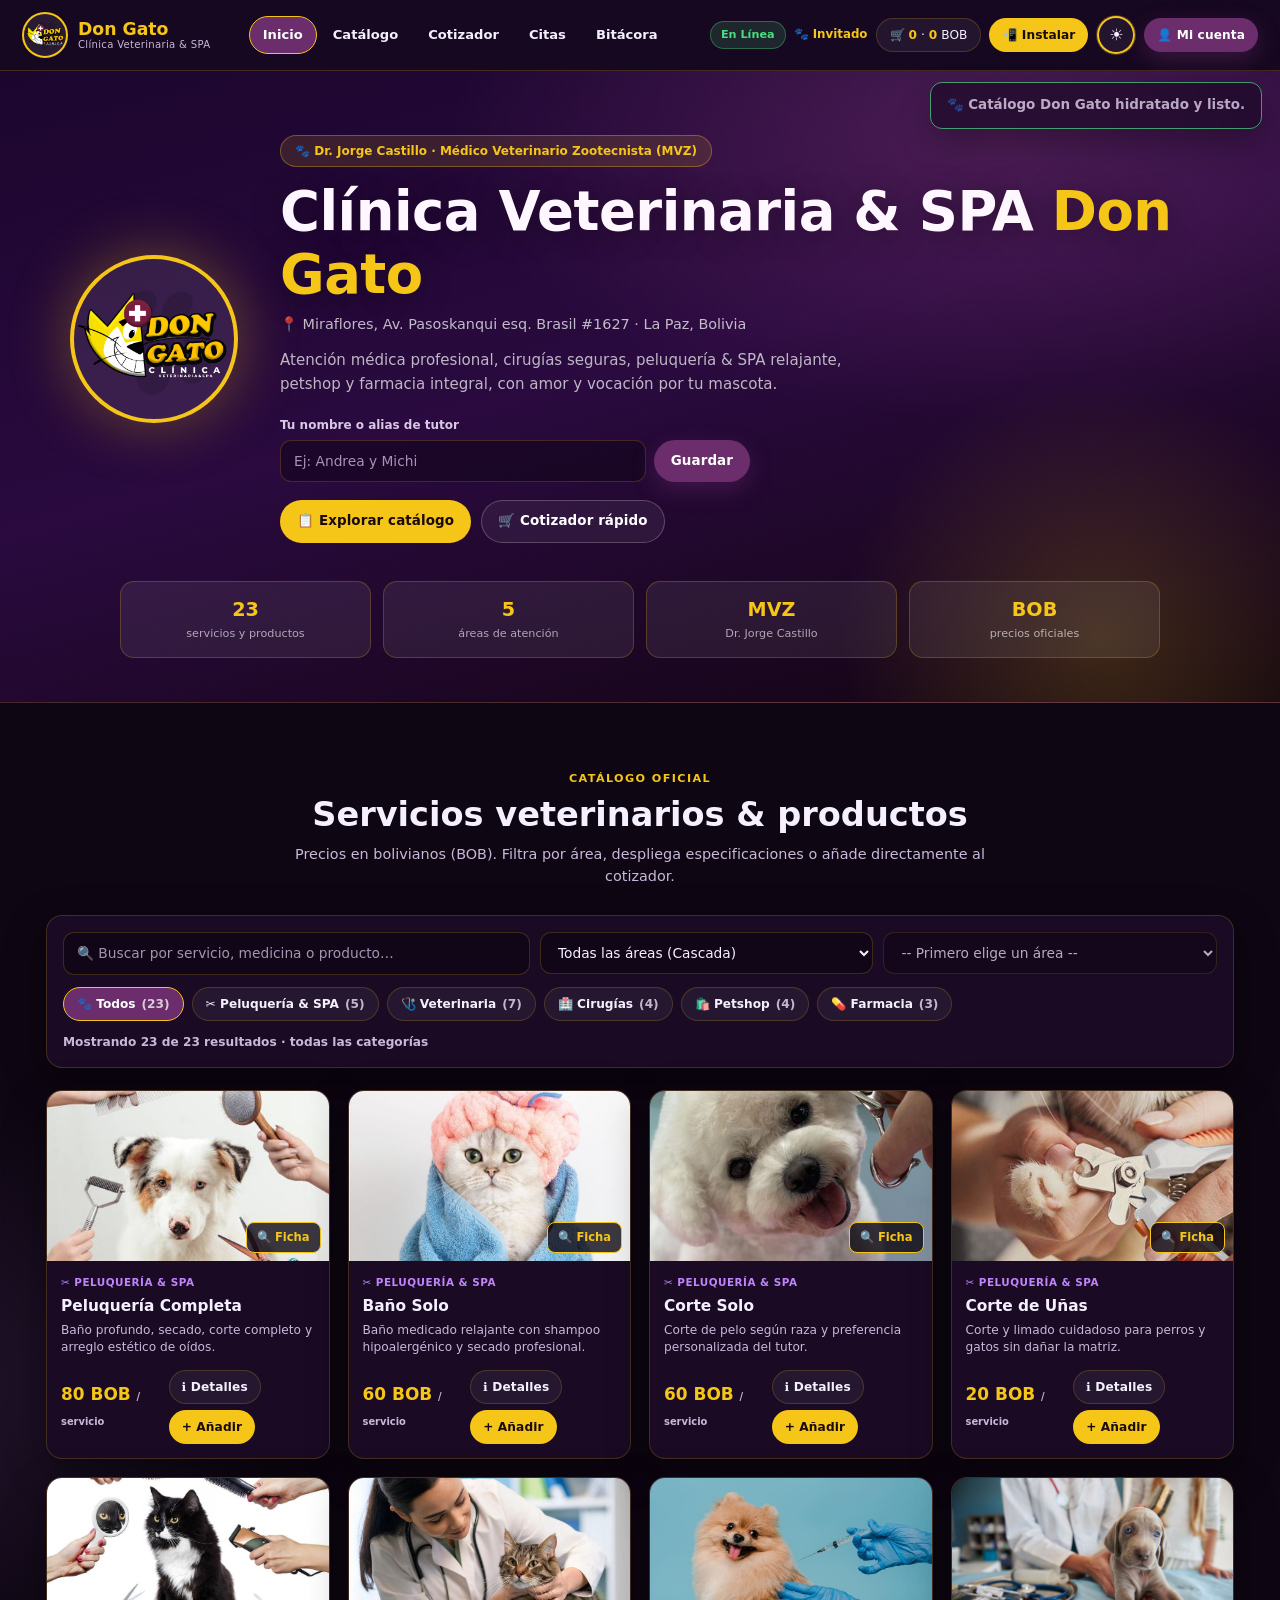
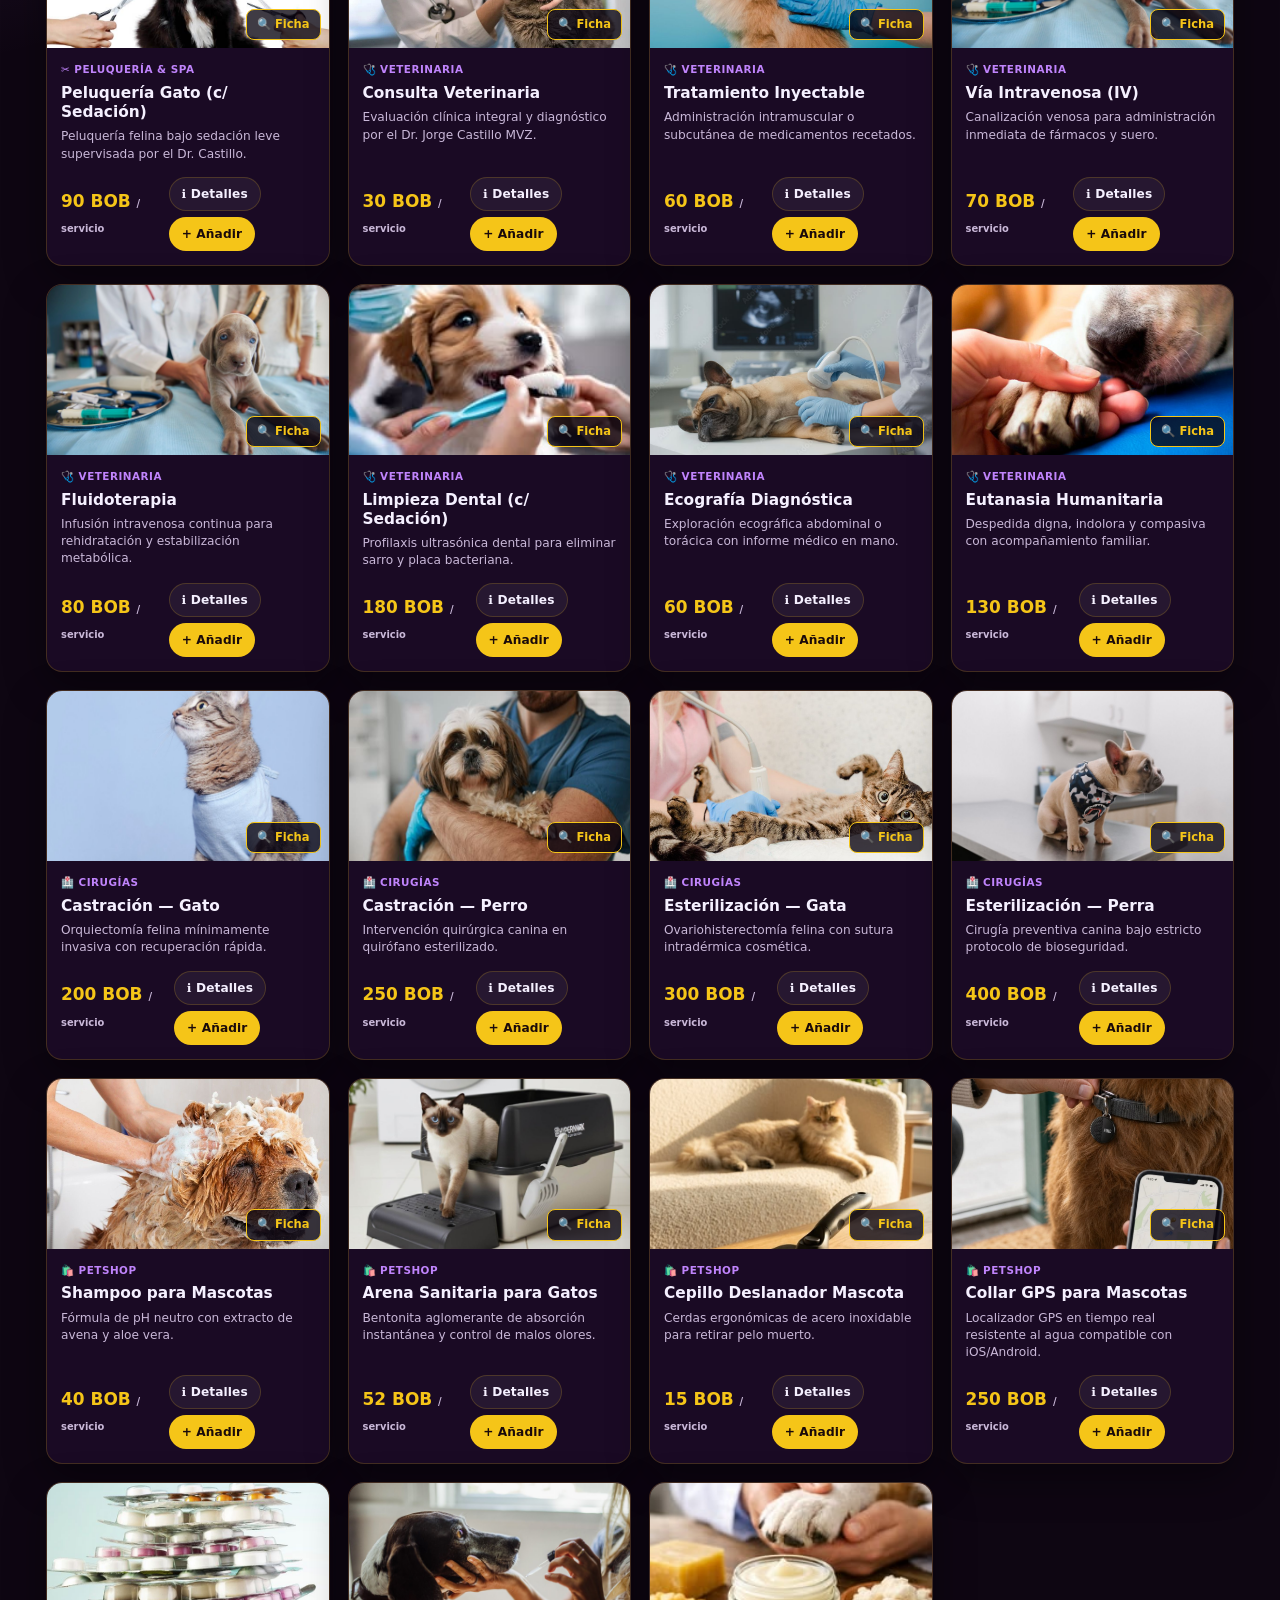
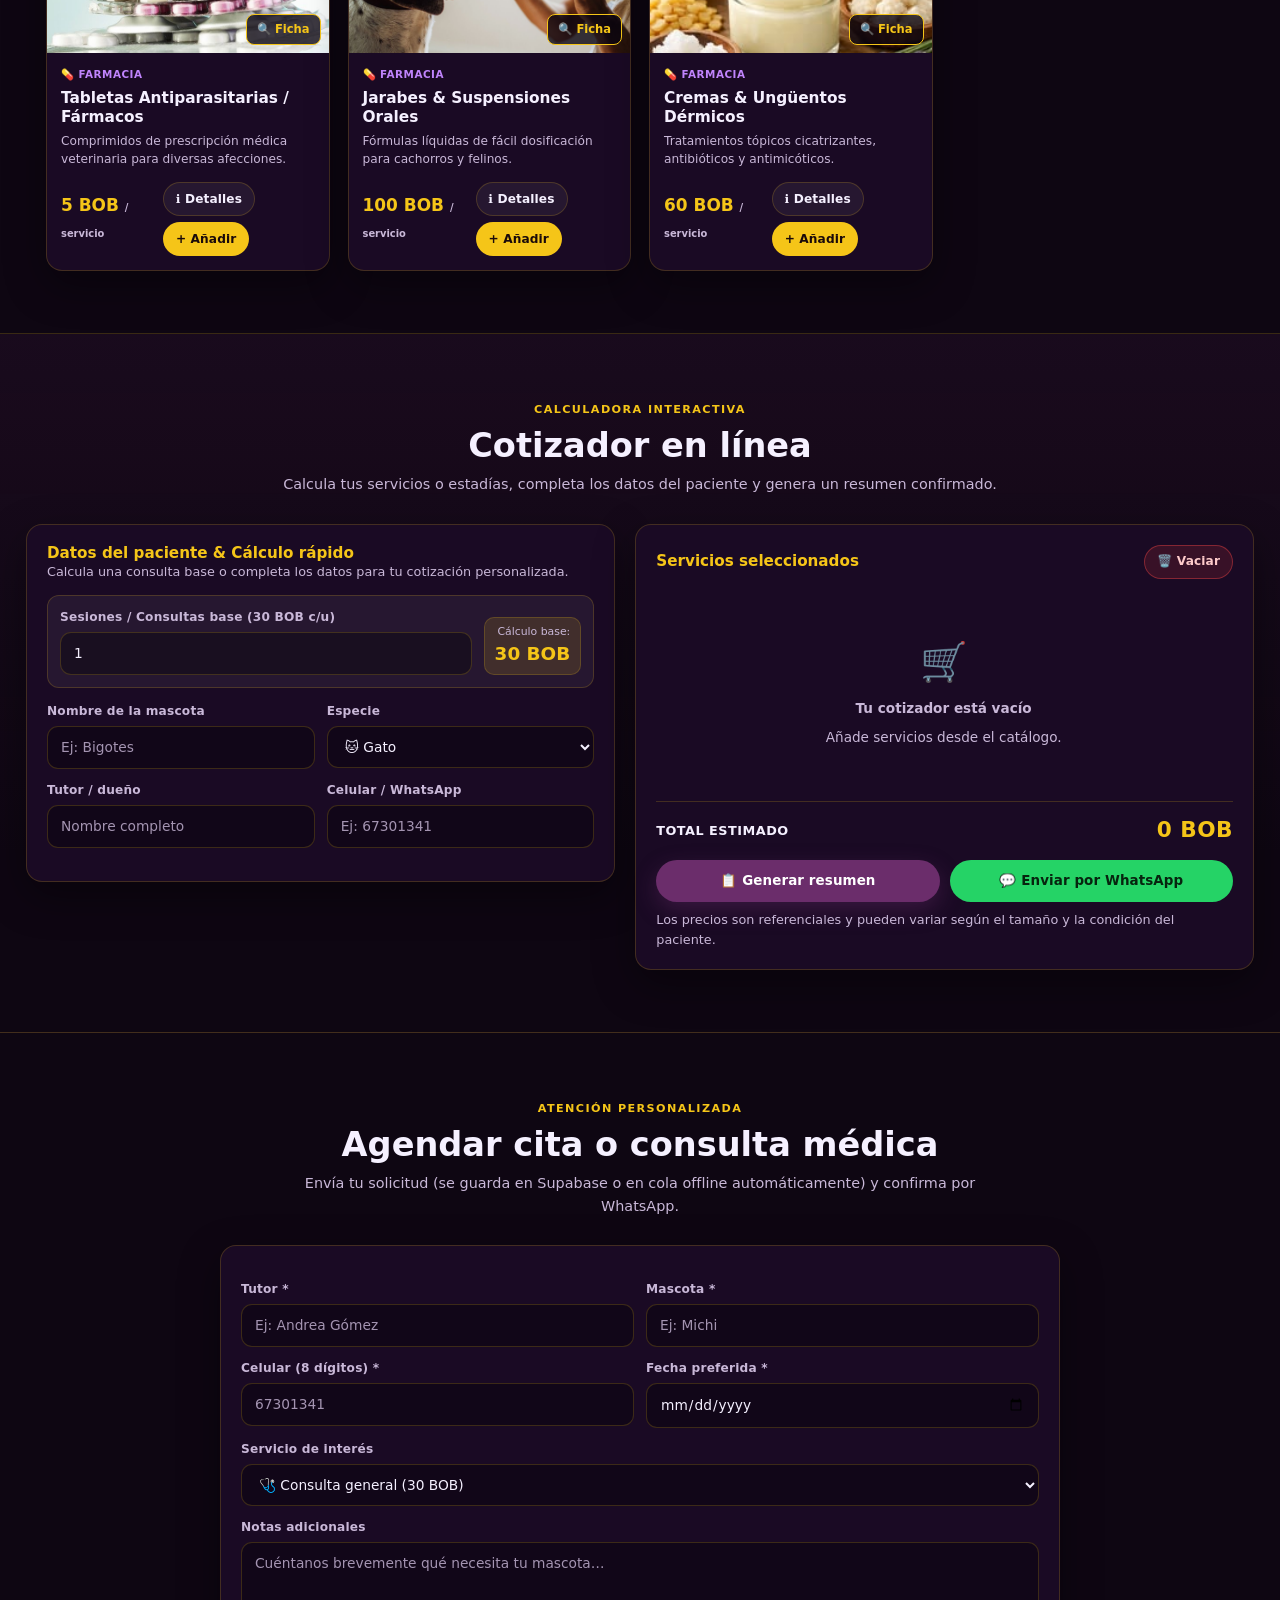
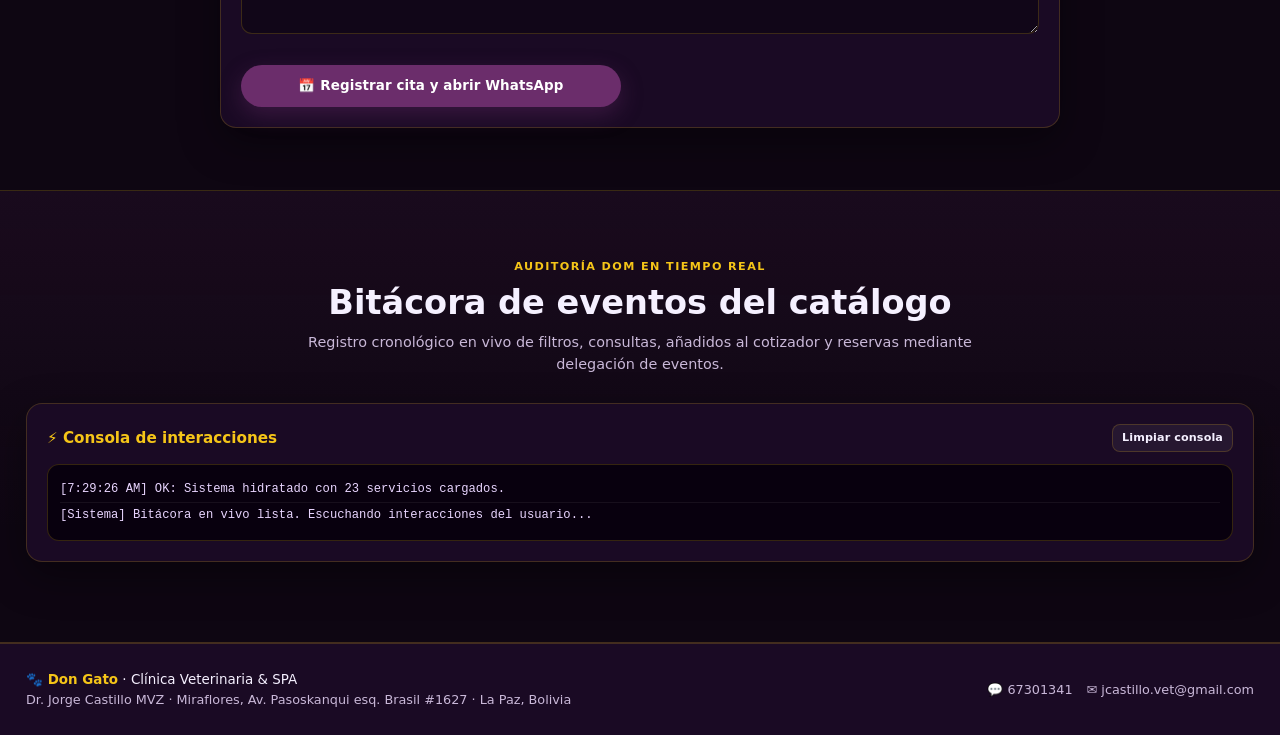
==== commit 1a51a3d3: "actualizacion de catalogo veterinaria" ====
--- a/veterinaria/index.html
+++ b/veterinaria/index.html
@@ -1,32 +1,27 @@
 <!DOCTYPE html>
-<html lang="es" data-default-theme="dark" data-theme="dark">
+<html lang="es" data-default-theme="dark" data-theme="dark" data-theme-key="dw2-theme" data-device-router="off">
 <head>
   <meta charset="UTF-8">
   <meta name="viewport" content="width=device-width, initial-scale=1.0">
   <meta name="description" content="Clínica Veterinaria & SPA Don Gato — Dr. Jorge Castillo MVZ. Miraflores, La Paz, Bolivia.">
   <meta name="theme-color" content="#6b2d6b">
   <title>🐾 Clínica Veterinaria &amp; SPA Don Gato</title>
+
+  <script src="shared/boot.js"></script>
   <link rel="manifest" href="manifest.json">
   <link rel="icon" type="image/png" href="Img/LOGO DE DON GATO sin fondo.png">
   <link rel="stylesheet" href="shared/base.css">
-  <link rel="stylesheet" href="CSS/styles.css">
-  <script>
-    (function () {
-      try {
-        var t = localStorage.getItem('dw2-theme') || document.documentElement.dataset.defaultTheme || 'dark';
-        document.documentElement.dataset.theme = t;
-      } catch (e) { document.documentElement.dataset.theme = 'dark'; }
-    })();
-  </script>
+  <link rel="stylesheet" href="styles.css">
 </head>
-<body class="vet-site">
+<body class="vet-site" data-hidratado="false">
+
+  <div id="vetToastAlert" class="vet-toast-alert" role="status" aria-live="polite"></div>
 
   <header class="vet-nav">
     <div class="vet-nav-inner">
       <a href="#inicio" class="vet-brand" aria-label="Don Gato, ir al inicio">
         <span class="vet-brand-logo">
-          <img src="Img/LOGO DE DON GATO sin fondo.png" alt="Logo Don Gato"
-               onerror="window.App&amp;&amp;App.imgFallback(this,'🐱')">
+          <img src="Img/LOGO DE DON GATO sin fondo.png" alt="Logo Don Gato" width="1080" height="1080" data-fallback-emoji="🐱">
         </span>
         <span class="vet-brand-text">
           <strong>Don Gato</strong>
@@ -39,34 +34,34 @@
         <a href="#catalogo">Catálogo</a>
         <a href="#cotizador">Cotizador</a>
         <a href="#citas">Citas</a>
-        <a href="#bitacora" class="admin-only">📜 Bitácora</a>
+        <a href="#auditoria">Bitácora</a>
       </nav>
 
       <div class="vet-nav-actions">
+        <span id="estadoRed" class="vet-net-pill" aria-live="polite">En Línea</span>
         <span class="vet-alias-pill" title="Tu alias de tutor">🐾 <span id="vetAliasDisplay">Invitado</span></span>
         <a href="#cotizador" class="vet-cart-pill" aria-label="Ir al cotizador">
           🛒 <strong id="vetCartCount">0</strong> · <strong id="vetCartTotal">0</strong> BOB
         </a>
-        <button type="button" class="btn btn-icon btn-ghost" data-theme-toggle aria-label="Cambiar tema">
+        <button type="button" id="btnInstalarPWA" class="btn btn-accent btn-sm" hidden>📲 Instalar</button>
+        <button type="button" id="themeBtn" class="btn btn-icon btn-ghost" data-theme-toggle aria-label="Cambiar tema">
           <span class="theme-icon">☀️</span>
         </button>
         <button type="button" class="btn btn-primary btn-sm" data-open-modal="vetCuentaModal">
           👤 Mi cuenta
         </button>
-        <button type="button" class="vet-burger" data-nav-toggle="vetMobileNav"
-                aria-controls="vetMobileNav" aria-expanded="false" aria-label="Abrir menú">
+        <button type="button" id="burguerBtn" class="vet-burger" aria-controls="vetMobileNav" aria-expanded="false" aria-label="Abrir menú">
           ☰
         </button>
       </div>
     </div>
 
-    <nav id="vetMobileNav" class="vet-mobile-nav" data-nav aria-label="Menú móvil">
+    <nav id="vetMobileNav" class="vet-mobile-nav" aria-label="Menú móvil">
       <a href="#inicio">🏠 Inicio</a>
       <a href="#catalogo">📋 Catálogo</a>
       <a href="#cotizador">🛒 Cotizador</a>
       <a href="#citas">📅 Citas / Contacto</a>
-      <a href="#bitacora" class="admin-only">📜 Auditoría &amp; Bitácora</a>
-      <a href="pwa/index.html" class="vet-pwa-link">📱 Versión App Móvil (PWA) →</a>
+      <a href="#auditoria">📜 Bitácora en Vivo</a>
     </nav>
   </header>
 
@@ -76,8 +71,7 @@
       <div class="vet-hero-glow" aria-hidden="true"></div>
       <div class="vet-hero-inner">
         <div class="vet-hero-logo">
-          <img src="Img/LOGO DE DON GATO sin fondo.png" alt="Don Gato"
-               onerror="window.App&amp;&amp;App.imgFallback(this,'🐱')">
+          <img src="Img/LOGO DE DON GATO sin fondo.png" alt="Don Gato" width="1080" height="1080" data-fallback-emoji="🐱">
         </div>
         <div class="vet-hero-copy">
           <span class="vet-badge">🐾 Dr. Jorge Castillo · Médico Veterinario Zootecnista (MVZ)</span>
@@ -96,7 +90,6 @@
           <div class="vet-hero-actions">
             <a href="#catalogo" class="btn btn-accent">📋 Explorar catálogo</a>
             <a href="#cotizador" class="btn btn-ghost">🛒 Cotizador rápido</a>
-            <a href="pwa/index.html" class="btn btn-ghost">📱 Modo app móvil</a>
           </div>
         </div>
       </div>
@@ -113,12 +106,33 @@
       <div class="vet-section-head">
         <span class="vet-kicker">Catálogo oficial</span>
         <h2>Servicios veterinarios &amp; productos</h2>
-        <p>Precios en bolivianos (BOB). Toca una tarjeta para ver su ficha completa o añádela directamente al cotizador.</p>
+        <p>Precios en bolivianos (BOB). Filtra por área, despliega especificaciones o añade directamente al cotizador.</p>
       </div>
 
       <div class="vet-filters card">
-        <label class="sr-only" for="vetBusqueda">Buscar en el catálogo</label>
-        <input id="vetBusqueda" class="input" type="search" placeholder="🔍 Buscar por servicio, medicina o producto…" autocomplete="off">
+        <div class="vet-filter-bar">
+          <div class="field">
+            <label class="sr-only" for="vetBusqueda">Buscar en el catálogo</label>
+            <input id="vetBusqueda" class="input" type="search" placeholder="🔍 Buscar por servicio, medicina o producto…" autocomplete="off">
+          </div>
+          <div class="field">
+            <label class="sr-only" for="vetCascadeArea">Área veterinaria</label>
+            <select id="vetCascadeArea" class="select">
+              <option value="todos">Todas las áreas (Cascada)</option>
+              <option value="peluqueria">✂️ Peluquería &amp; SPA</option>
+              <option value="veterinaria">🩺 Medicina Veterinaria</option>
+              <option value="cirugias">🏥 Cirugías</option>
+              <option value="petshop">🛍️ Petshop</option>
+              <option value="farmacia">💊 Farmacia</option>
+            </select>
+          </div>
+          <div class="field">
+            <label class="sr-only" for="vetCascadeSub">Filtro por rango de precio</label>
+            <select id="vetCascadeSub" class="select" disabled>
+              <option value="todos">-- Primero elige un área --</option>
+            </select>
+          </div>
+        </div>
         <div id="vetFiltros" class="chips" role="group" aria-label="Filtrar por categoría"></div>
         <p id="vetResultInfo" class="vet-result-info" aria-live="polite"></p>
       </div>
@@ -130,13 +144,25 @@
       <div class="vet-section-head">
         <span class="vet-kicker">Calculadora interactiva</span>
         <h2>Cotizador en línea</h2>
-        <p>Completa los datos del paciente, revisa tu selección y genera un resumen listo para enviar por WhatsApp.</p>
+        <p>Calcula tus servicios o estadías, completa los datos del paciente y genera un resumen confirmado.</p>
       </div>
 
       <div class="vet-quote-layout">
         <div class="card card-pad">
-          <h3 class="card-title">Datos del paciente</h3>
-          <p class="card-sub">Opcionales, pero nos ayudan a preparar tu cotización.</p>
+          <h3 class="card-title">Datos del paciente &amp; Cálculo rápido</h3>
+          <p class="card-sub">Calcula una consulta base o completa los datos para tu cotización personalizada.</p>
+
+          <div class="vet-calc-rapido">
+            <div class="field">
+              <label for="vetCalcSesiones">Sesiones / Consultas base (30 BOB c/u)</label>
+              <input id="vetCalcSesiones" class="input" type="number" min="1" max="20" value="1">
+            </div>
+            <div class="vet-calc-badge">
+              <span>Cálculo base:</span>
+              <strong id="vetCalcTotalRapido">30 BOB</strong>
+            </div>
+          </div>
+
           <div class="vet-patient-grid">
             <div class="field">
               <label for="vetPet">Nombre de la mascota</label>
@@ -187,7 +213,7 @@
       <div class="vet-section-head">
         <span class="vet-kicker">Atención personalizada</span>
         <h2>Agendar cita o consulta médica</h2>
-        <p>Envía tu solicitud y te contactaremos para confirmar el turno en la clínica.</p>
+        <p>Envía tu solicitud (se guarda en Supabase o en cola offline automáticamente) y confirma por WhatsApp.</p>
       </div>
 
       <form id="vetCitaForm" class="card card-pad vet-cita-form" novalidate>
@@ -224,39 +250,52 @@
             <textarea id="citaNotas" class="textarea" maxlength="300" placeholder="Cuéntanos brevemente qué necesita tu mascota…"></textarea>
           </div>
         </div>
+        <div id="alertaCitaBox" class="vet-alerta-box" aria-live="polite"></div>
         <p id="vetCitaError" class="form-error" role="alert"></p>
-        <button type="submit" class="btn btn-primary btn-block mt-1">📅 Solicitar cita por WhatsApp</button>
+        <button type="submit" class="btn btn-primary btn-block mt-1">📅 Registrar cita y abrir WhatsApp</button>
       </form>
     </section>
 
-    <section id="bitacora" class="vet-section vet-section-alt admin-only">
+    <section id="auditoria" class="vet-section vet-section-alt">
       <div class="vet-section-head">
-        <span class="vet-kicker vet-kicker-admin">Área administrativa</span>
-        <h2>Monitor de bitácoras del sistema</h2>
-        <p>Actividad de clientes, búsquedas, cotizaciones confirmadas y ventas registradas. Solo visible para el administrador.</p>
-      </div>
-
-      <div class="vet-kpis kpi-grid">
-        <div class="kpi"><span class="kpi-label">Ventas acumuladas</span><strong class="kpi-value" id="kpiVentas">0 BOB</strong><span class="kpi-hint">cotizaciones confirmadas</span></div>
-        <div class="kpi"><span class="kpi-label">Eventos</span><strong class="kpi-value" id="kpiEventos">0</strong><span class="kpi-hint">acciones registradas</span></div>
-        <div class="kpi"><span class="kpi-label">Ítems vendidos</span><strong class="kpi-value" id="kpiItems">0</strong><span class="kpi-hint">unidades cotizadas</span></div>
-        <div class="kpi"><span class="kpi-label">Ticket promedio</span><strong class="kpi-value" id="kpiTicket">0 BOB</strong><span class="kpi-hint">por cotización</span></div>
-      </div>
-
-      <div class="vet-admin-layout">
-        <div class="card card-pad">
-          <div class="row-between">
-            <h3 class="card-title">📋 Eventos de clientes</h3>
-            <button type="button" class="btn btn-ghost btn-xs" id="vetRefreshLogs">↻ Actualizar</button>
-          </div>
-          <div id="vetLogEventos" class="log-box" aria-live="polite"></div>
-        </div>
-        <div class="card card-pad">
-          <div class="row-between">
-            <h3 class="card-title">💰 Cotizaciones y ventas</h3>
-            <button type="button" class="btn btn-danger btn-xs" id="vetClearLogs">🗑️ Limpiar</button>
-          </div>
-          <div id="vetLogVentas" class="log-box" aria-live="polite"></div>
+        <span class="vet-kicker">Auditoría DOM en tiempo real</span>
+        <h2>Bitácora de eventos del catálogo</h2>
+        <p>Registro cronológico en vivo de filtros, consultas, añadidos al cotizador y reservas mediante delegación de eventos.</p>
+      </div>
+
+      <div class="card card-pad vet-live-log-card">
+        <div class="row-between">
+          <h3 class="card-title">⚡ Consola de interacciones</h3>
+          <button type="button" id="btnLimpiarLiveLog" class="btn btn-ghost btn-xs">Limpiar consola</button>
+        </div>
+        <div id="logOutput" class="vet-log-stream" aria-live="polite">
+          <div>[Sistema] Bitácora en vivo lista. Escuchando interacciones del usuario...</div>
+        </div>
+      </div>
+
+      <div class="admin-only mt-1">
+        <div class="vet-kpis kpi-grid">
+          <div class="kpi"><span class="kpi-label">Ventas acumuladas</span><strong class="kpi-value" id="kpiVentas">0 BOB</strong><span class="kpi-hint">cotizaciones confirmadas</span></div>
+          <div class="kpi"><span class="kpi-label">Eventos</span><strong class="kpi-value" id="kpiEventos">0</strong><span class="kpi-hint">acciones registradas</span></div>
+          <div class="kpi"><span class="kpi-label">Ítems vendidos</span><strong class="kpi-value" id="kpiItems">0</strong><span class="kpi-hint">unidades cotizadas</span></div>
+          <div class="kpi"><span class="kpi-label">Ticket promedio</span><strong class="kpi-value" id="kpiTicket">0 BOB</strong><span class="kpi-hint">por cotización</span></div>
+        </div>
+
+        <div class="vet-admin-layout">
+          <div class="card card-pad">
+            <div class="row-between">
+              <h3 class="card-title">📋 Historial persistente</h3>
+              <button type="button" class="btn btn-ghost btn-xs" id="vetRefreshLogs">↻ Actualizar</button>
+            </div>
+            <div id="vetLogEventos" class="log-box" aria-live="polite"></div>
+          </div>
+          <div class="card card-pad">
+            <div class="row-between">
+              <h3 class="card-title">💰 Cotizaciones y ventas</h3>
+              <button type="button" class="btn btn-danger btn-xs" id="vetClearLogs">🗑️ Limpiar</button>
+            </div>
+            <div id="vetLogVentas" class="log-box" aria-live="polite"></div>
+          </div>
         </div>
       </div>
     </section>
@@ -270,7 +309,6 @@
     <div class="vet-footer-links">
       <a href="https://wa.me/59167301341" target="_blank" rel="noopener">💬 67301341</a>
       <a href="mailto:jcastillo.vet@gmail.com">✉️ jcastillo.vet@gmail.com</a>
-      <a href="pwa/index.html">📱 Versión PWA →</a>
     </div>
   </footer>
 
@@ -285,7 +323,7 @@
       </div>
       <div class="vet-detail-layout">
         <div class="modal-media">
-          <img id="vetDetailImg" src="" alt="Imagen del servicio" onerror="window.App&amp;&amp;App.imgFallback(this,'🐾')">
+          <img id="vetDetailImg" src="" alt="Imagen del servicio" data-fallback-emoji="🐾">
         </div>
         <div class="vet-detail-info">
           <p id="vetDetailDesc" class="muted"></p>
@@ -340,20 +378,25 @@
       <div class="modal-head">
         <div>
           <h3 id="vetResumenTitle" class="modal-title">Resumen de cotización</h3>
-          <p class="modal-sub">Revisa el detalle antes de enviarlo.</p>
+          <p class="modal-sub">Tarifa reservada por: <strong id="vetResumenTimer">00:30s</strong></p>
         </div>
         <button type="button" class="modal-close" data-close-modal aria-label="Cerrar">✕</button>
       </div>
       <div id="vetResumenBody"></div>
       <div class="modal-foot">
-        <button type="button" class="btn btn-ghost" data-close-modal>Volver</button>
+        <button type="button" class="btn btn-ghost" data-close-modal>Cancelar</button>
+        <button type="button" id="vetResumenConfirmar" class="btn btn-primary">✅ Confirmar reserva</button>
         <button type="button" id="vetResumenWa" class="btn btn-wa">💬 Enviar por WhatsApp</button>
       </div>
     </div>
   </div>
 
+  <script src="https://code.jquery.com/jquery-3.7.1.min.js" crossorigin="anonymous"></script>
   <script src="shared/core.js"></script>
   <script src="JS/data.js"></script>
+  <script src="shared/supabase-config.js"></script>
+  <script src="shared/supabase.js"></script>
+  <script src="shared/validacion.js"></script>
   <script src="script.js"></script>
 </body>
-</html>
+</html>
--- a/veterinaria/shared/base.css
+++ b/veterinaria/shared/base.css
@@ -27,6 +27,7 @@
 body {
   margin: 0;
   min-height: 100vh;
+  min-height: 100dvh;
   font-family: var(--font-body);
   background: var(--bg, #0e0612);
   color: var(--text, #f5f0ff);
--- a/veterinaria/styles.css
+++ b/veterinaria/styles.css
@@ -0,0 +1,582 @@
+:root {
+  --bg: #0e0612;
+  --bg-card: #1a0a24;
+  --bg-panel: rgba(255, 255, 255, .055);
+  --bg-input: rgba(0, 0, 0, .32);
+  --text: #f5f0ff;
+  --text-sub: #c9b8d8;
+  --accent: #f5c518;
+  --accent-2: #c084fc;
+  --accent-btn: #6b2d6b;
+  --accent-btn-hover: #7d367d;
+  --accent-soft: rgba(245, 197, 24, .13);
+  --accent-glow: rgba(107, 45, 107, .38);
+  --on-accent: #ffffff;
+  --on-accent-2: #1a0a0a;
+  --border: rgba(245, 197, 24, .19);
+  --shadow: 0 14px 40px rgba(0, 0, 0, .38);
+  --log-bg: #08000e;
+  --radius: 16px;
+}
+
+html[data-theme="light"] {
+  --bg: #f8f4ff;
+  --bg-card: #ffffff;
+  --bg-panel: rgba(107, 45, 107, .055);
+  --bg-input: #fbf8ff;
+  --text: #22102f;
+  --text-sub: #5f4479;
+  --accent: #a97400;
+  --accent-2: #7e22ce;
+  --accent-btn: #6b2d6b;
+  --accent-btn-hover: #7d367d;
+  --accent-soft: rgba(169, 116, 0, .12);
+  --accent-glow: rgba(107, 45, 107, .22);
+  --border: rgba(107, 45, 107, .18);
+  --shadow: 0 12px 30px rgba(72, 30, 90, .12);
+  --log-bg: #1c1024;
+}
+
+html { scroll-padding-top: 86px; }
+
+body.vet-site {
+  background:
+    radial-gradient(900px 520px at 90% -10%, rgba(107, 45, 107, .35), transparent 60%),
+    radial-gradient(700px 480px at -10% 25%, rgba(192, 132, 252, .12), transparent 60%),
+    var(--bg);
+  min-height: 100vh;
+  min-height: 100dvh;
+}
+
+html[data-theme="light"] body.vet-site {
+  background:
+    radial-gradient(900px 520px at 90% -10%, rgba(245, 197, 24, .18), transparent 60%),
+    radial-gradient(700px 480px at -10% 25%, rgba(192, 132, 252, .14), transparent 60%),
+    var(--bg);
+}
+
+body:not(.is-admin) .admin-only { display: none !important; }
+
+/* ============================================================
+   TOAST ALERT FLOTANTE (jQuery .slideDown / .fadeOut)
+   ============================================================ */
+.vet-toast-alert {
+  display: none;
+  position: fixed;
+  top: 82px;
+  right: 18px;
+  z-index: 1200;
+  max-width: 340px;
+  padding: 13px 16px;
+  border-radius: 12px;
+  background: var(--bg-card);
+  color: var(--text);
+  border: 1px solid var(--accent);
+  box-shadow: 0 14px 34px rgba(0, 0, 0, .45);
+  font-size: .84rem;
+  font-weight: 700;
+  line-height: 1.4;
+}
+.vet-toast-alert.is-ok { border-color: #4ade80; }
+.vet-toast-alert.is-warn { border-color: #fbbf24; }
+
+/* ============================================================
+   NAVEGACIÓN SUPERIOR Y MÓVIL
+   ============================================================ */
+.vet-nav {
+  position: sticky;
+  top: 0;
+  z-index: 900;
+  background: color-mix(in srgb, var(--bg-card) 88%, transparent);
+  -webkit-backdrop-filter: blur(16px);
+  backdrop-filter: blur(16px);
+  border-bottom: 1px solid var(--border);
+}
+.vet-nav-inner {
+  max-width: 1320px;
+  margin: 0 auto;
+  min-height: 70px;
+  padding: 0 22px;
+  display: flex;
+  align-items: center;
+  justify-content: space-between;
+  gap: 16px;
+}
+.vet-brand { display: flex; align-items: center; gap: 10px; color: var(--text); }
+.vet-brand:hover { text-decoration: none; }
+.vet-brand-logo {
+  width: 46px; height: 46px;
+  display: grid; place-items: center;
+  border-radius: 50%;
+  border: 2px solid var(--accent);
+  background: rgba(255, 255, 255, .08);
+  overflow: hidden;
+  flex: 0 0 auto;
+}
+.vet-brand-logo img { width: 100%; height: 100%; object-fit: cover; }
+.vet-brand-text { display: flex; flex-direction: column; line-height: 1.1; }
+.vet-brand-text strong { color: var(--accent); font-size: 1.08rem; font-weight: 900; }
+.vet-brand-text small { color: var(--text-sub); font-size: .63rem; letter-spacing: .3px; }
+
+.vet-links { display: flex; align-items: center; gap: 2px; }
+.vet-links a {
+  color: var(--text);
+  font-size: .82rem;
+  font-weight: 700;
+  padding: 8px 13px;
+  border-radius: 999px;
+  border: 1px solid transparent;
+  white-space: nowrap;
+}
+.vet-links a:hover, .vet-links a.active {
+  background: var(--accent-btn);
+  color: #fff;
+  border-color: var(--accent);
+  text-decoration: none;
+}
+
+.vet-nav-actions { display: flex; align-items: center; gap: 8px; }
+.vet-net-pill {
+  font-size: .7rem;
+  font-weight: 800;
+  padding: 5px 10px;
+  border-radius: 999px;
+  background: rgba(74, 222, 128, .15);
+  color: #4ade80;
+  border: 1px solid rgba(74, 222, 128, .35);
+  white-space: nowrap;
+}
+.vet-net-pill.is-offline {
+  background: rgba(251, 191, 36, .16);
+  color: #fbbf24;
+  border-color: rgba(251, 191, 36, .4);
+}
+.vet-alias-pill {
+  font-size: .74rem; font-weight: 800; color: var(--accent);
+  max-width: 140px; overflow: hidden; text-overflow: ellipsis; white-space: nowrap;
+}
+.vet-cart-pill {
+  display: inline-flex; align-items: center; gap: 4px;
+  background: var(--bg-panel);
+  border: 1px solid var(--border);
+  color: var(--text);
+  border-radius: 999px;
+  padding: 7px 13px;
+  font-size: .76rem;
+  white-space: nowrap;
+}
+.vet-cart-pill strong { color: var(--accent); }
+.vet-cart-pill:hover { border-color: var(--accent); text-decoration: none; }
+.vet-burger {
+  display: none;
+  width: 44px; height: 44px;
+  border-radius: 10px;
+  border: 1px solid var(--border);
+  background: var(--bg-panel);
+  color: var(--text);
+  font-size: 1.15rem;
+}
+.vet-mobile-nav {
+  display: none;
+  flex-direction: column;
+  border-top: 1px solid var(--border);
+  background: var(--bg-card);
+  padding: 8px 16px 14px;
+}
+.vet-mobile-nav a {
+  color: var(--text);
+  font-weight: 700;
+  font-size: .88rem;
+  padding: 12px 10px;
+  border-bottom: 1px solid var(--border);
+}
+.vet-mobile-nav a:last-child { border-bottom: 0; }
+.vet-pwa-link { color: #4ade80 !important; }
+
+/* ============================================================
+   HERO Y ESTADÍSTICAS
+   ============================================================ */
+.vet-main { overflow: hidden; }
+.vet-hero {
+  position: relative;
+  padding: 64px 26px 44px;
+  background:
+    radial-gradient(800px 420px at 78% 10%, rgba(107, 45, 107, .55), transparent 68%),
+    linear-gradient(165deg, #1c062e 0%, #2a0a3f 48%, #12040f 100%);
+  border-bottom: 1px solid var(--border);
+  overflow: hidden;
+}
+html[data-theme="light"] .vet-hero {
+  background:
+    radial-gradient(800px 420px at 78% 10%, rgba(192, 132, 252, .35), transparent 68%),
+    linear-gradient(165deg, #fff7fd 0%, #f2e6ff 52%, #fff9e8 100%);
+}
+.vet-hero-glow {
+  position: absolute;
+  right: -8%; bottom: -34%;
+  width: 560px; height: 560px;
+  border-radius: 50%;
+  background: radial-gradient(circle, rgba(245, 197, 24, .18), transparent 66%);
+  pointer-events: none;
+}
+.vet-hero-inner {
+  position: relative;
+  max-width: 1140px;
+  margin: 0 auto;
+  display: flex;
+  align-items: center;
+  gap: 42px;
+}
+.vet-hero-logo {
+  flex: 0 0 auto;
+  width: 168px; height: 168px;
+  border-radius: 50%;
+  display: grid; place-items: center;
+  border: 4px solid var(--accent);
+  background: rgba(255, 255, 255, .09);
+  box-shadow: 0 0 60px rgba(245, 197, 24, .34);
+  overflow: hidden;
+}
+.vet-hero-logo img { width: 100%; height: 100%; object-fit: cover; }
+.vet-hero-copy { flex: 1; min-width: 0; }
+.vet-badge {
+  display: inline-flex;
+  padding: 6px 14px;
+  border-radius: 999px;
+  background: rgba(245, 197, 24, .12);
+  border: 1px solid rgba(245, 197, 24, .34);
+  color: var(--accent);
+  font-size: .75rem;
+  font-weight: 800;
+}
+.vet-hero h1 {
+  margin: 14px 0 8px;
+  font-size: clamp(2rem, 5vw, 3.4rem);
+  font-weight: 900;
+  letter-spacing: -.5px;
+  color: #fff7ff;
+  text-shadow: 0 4px 30px rgba(0, 0, 0, .4);
+}
+html[data-theme="light"] .vet-hero h1 { color: #2a0a3f; text-shadow: none; }
+.vet-hero h1 span { color: var(--accent); }
+.vet-hero-address { color: rgba(255, 255, 255, .72); font-size: .9rem; }
+html[data-theme="light"] .vet-hero-address { color: #6b4a85; }
+.vet-hero-desc {
+  max-width: 620px;
+  margin: 12px 0 20px;
+  color: rgba(255, 255, 255, .7);
+  font-size: .94rem;
+  line-height: 1.6;
+}
+html[data-theme="light"] .vet-hero-desc { color: #5f4479; }
+.vet-alias-form { max-width: 470px; margin-bottom: 18px; }
+.vet-alias-form label { display: block; margin-bottom: 6px; font-size: .75rem; font-weight: 800; color: var(--text-sub); }
+html[data-theme="dark"] .vet-alias-form label { color: #d9c8e6; }
+.vet-alias-row { display: flex; gap: 8px; }
+.vet-alias-row .input { flex: 1; min-width: 0; }
+.vet-hero-actions { display: flex; flex-wrap: wrap; gap: 10px; }
+html[data-theme="dark"] .vet-hero .btn-ghost { background: rgba(255,255,255,.06); border-color: rgba(255,255,255,.22); color: #fff; }
+
+.vet-stats {
+  position: relative;
+  max-width: 1040px;
+  margin: 38px auto 0;
+  display: grid;
+  grid-template-columns: repeat(4, 1fr);
+  gap: 12px;
+}
+.vet-stat {
+  background: rgba(255, 255, 255, .07);
+  border: 1px solid rgba(245, 197, 24, .22);
+  border-radius: 14px;
+  padding: 14px;
+  text-align: center;
+}
+html[data-theme="light"] .vet-stat { background: rgba(255, 255, 255, .68); border-color: rgba(107,45,107,.18); }
+.vet-stat strong { display: block; color: var(--accent); font-size: 1.2rem; font-weight: 900; }
+.vet-stat span { display: block; margin-top: 2px; color: var(--text-sub); font-size: .7rem; }
+html[data-theme="dark"] .vet-stat span { color: rgba(255,255,255,.62); }
+
+/* ============================================================
+   SECCIONES Y CATÁLOGO CON FILTROS MULTICAPA + ACORDEÓN
+   ============================================================ */
+.vet-section {
+  max-width: 1240px;
+  margin: 0 auto;
+  padding: 62px 26px;
+}
+.vet-section-alt {
+  max-width: none;
+  background: linear-gradient(180deg, rgba(107, 45, 107, .12), transparent 75%);
+  border-top: 1px solid var(--border);
+  border-bottom: 1px solid var(--border);
+  padding-left: max(26px, calc((100vw - 1240px) / 2));
+  padding-right: max(26px, calc((100vw - 1240px) / 2));
+}
+html[data-theme="light"] .vet-section-alt { background: linear-gradient(180deg, rgba(192, 132, 252, .09), transparent 75%); }
+.vet-section-head { text-align: center; max-width: 720px; margin: 0 auto 28px; }
+.vet-kicker {
+  display: inline-block;
+  margin-bottom: 8px;
+  color: var(--accent);
+  font-size: .7rem;
+  font-weight: 900;
+  letter-spacing: 1.4px;
+  text-transform: uppercase;
+}
+.vet-section-head h2 { font-size: clamp(1.5rem, 3vw, 2.1rem); font-weight: 900; }
+.vet-section-head p { margin-top: 8px; color: var(--text-sub); font-size: .9rem; line-height: 1.55; }
+
+.vet-filters { padding: 16px; margin-bottom: 22px; display: flex; flex-direction: column; gap: 12px; }
+.vet-filter-bar {
+  display: grid;
+  grid-template-columns: minmax(0, 1.4fr) minmax(0, 1fr) minmax(0, 1fr);
+  gap: 10px;
+}
+.vet-result-info { color: var(--text-sub); font-size: .76rem; font-weight: 700; }
+.vet-grid {
+  display: grid;
+  grid-template-columns: repeat(auto-fill, minmax(248px, 1fr));
+  gap: 18px;
+}
+.vet-card {
+  position: relative;
+  display: flex;
+  flex-direction: column;
+  background: var(--bg-card);
+  border: 1px solid var(--border);
+  border-radius: var(--radius);
+  overflow: hidden;
+  box-shadow: var(--shadow);
+  transition: transform .2s ease, border-color .2s ease, box-shadow .2s ease;
+}
+.vet-card:hover { transform: translateY(-4px); border-color: var(--accent); box-shadow: 0 18px 42px var(--accent-glow); }
+.vet-card-media {
+  position: relative;
+  height: 170px;
+  background: var(--bg-panel);
+  overflow: hidden;
+}
+.vet-card-media img {
+  width: 100%; height: 100%; object-fit: cover;
+  transition: transform .35s ease;
+}
+.vet-card:hover .vet-card-media img { transform: scale(1.06); }
+.vet-card-media .vet-zoom-btn {
+  position: absolute;
+  right: 8px; bottom: 8px;
+  background: rgba(10, 4, 16, .78);
+  color: var(--accent);
+  border: 1px solid var(--accent);
+  border-radius: 8px;
+  padding: 6px 10px;
+  font-size: .72rem;
+  font-weight: 800;
+}
+.vet-card-body { display: flex; flex-direction: column; gap: 6px; padding: 14px; flex: 1; min-width: 0; }
+.vet-card-cat { color: var(--accent-2); font-size: .65rem; font-weight: 900; letter-spacing: .5px; text-transform: uppercase; }
+.vet-card-title { font-size: .96rem; font-weight: 800; line-height: 1.25; }
+.vet-card-desc { color: var(--text-sub); font-size: .76rem; line-height: 1.42; }
+
+/* Acordeón desplegable de especificaciones por tarjeta */
+.vet-card-acordeon {
+  display: none;
+  margin-top: 4px;
+  padding: 9px 11px;
+  border-radius: 10px;
+  background: var(--bg-panel);
+  border: 1px dashed var(--border);
+  color: var(--text-sub);
+  font-size: .72rem;
+  line-height: 1.45;
+}
+.vet-card-foot { display: flex; align-items: center; justify-content: space-between; gap: 8px; margin-top: auto; padding-top: 8px; }
+.vet-price { color: var(--accent); font-size: 1.06rem; font-weight: 900; }
+.vet-price small { color: var(--text-sub); font-size: .62rem; font-weight: 700; }
+.vet-card-actions { display: flex; gap: 6px; flex-wrap: wrap; }
+.vet-empty { grid-column: 1 / -1; }
+
+/* ============================================================
+   COTIZADOR, CALCULADOR RÁPIDO Y CITAS
+   ============================================================ */
+.vet-quote-layout { display: grid; grid-template-columns: minmax(0, 1fr) minmax(0, 1.05fr); gap: 20px; align-items: start; }
+.vet-calc-rapido {
+  display: flex;
+  align-items: flex-end;
+  justify-content: space-between;
+  gap: 12px;
+  margin-top: 14px;
+  padding: 12px;
+  border-radius: 12px;
+  background: var(--bg-panel);
+  border: 1px solid var(--border);
+}
+.vet-calc-rapido .field { flex: 1; min-width: 0; }
+.vet-calc-badge {
+  text-align: right;
+  padding: 6px 10px;
+  border-radius: 10px;
+  background: var(--accent-soft);
+  border: 1px solid var(--border);
+}
+.vet-calc-badge span { display: block; font-size: .68rem; color: var(--text-sub); }
+.vet-calc-badge strong { color: var(--accent); font-size: 1.15rem; font-weight: 900; }
+
+.vet-patient-grid { display: grid; grid-template-columns: repeat(2, minmax(0, 1fr)); gap: 12px; margin-top: 14px; }
+.vet-patient-grid .full { grid-column: 1 / -1; }
+.vet-cart-list { display: flex; flex-direction: column; gap: 8px; margin: 14px 0; max-height: 330px; overflow-y: auto; padding-right: 2px; }
+.vet-cart-item {
+  display: grid;
+  grid-template-columns: minmax(0, 1fr) auto auto;
+  gap: 10px;
+  align-items: center;
+  padding: 10px 12px;
+  border: 1px solid var(--border);
+  border-radius: var(--radius-sm);
+  background: var(--bg-panel);
+}
+.vet-cart-item > div { min-width: 0; }
+.vet-cart-item strong {
+  display: block;
+  font-size: .83rem;
+  white-space: nowrap;
+  overflow: hidden;
+  text-overflow: ellipsis;
+}
+.vet-cart-item small { display: block; color: var(--text-sub); font-size: .67rem; }
+.vet-cart-item .vet-item-total { color: var(--accent); font-weight: 900; font-size: .84rem; white-space: nowrap; }
+.vet-qty { display: flex; align-items: center; gap: 6px; }
+.vet-qty button {
+  width: 32px; height: 32px;
+  border-radius: 7px;
+  border: 1px solid var(--border);
+  background: var(--bg-card);
+  color: var(--text);
+  font-weight: 900;
+  line-height: 1;
+}
+.vet-qty button:hover { border-color: var(--accent); color: var(--accent); }
+.vet-qty span { min-width: 20px; text-align: center; font-size: .78rem; font-weight: 800; }
+.vet-total-row {
+  display: flex; align-items: center; justify-content: space-between;
+  padding-top: 12px;
+  border-top: 1px solid var(--border);
+  font-size: .8rem;
+  font-weight: 800;
+  text-transform: uppercase;
+  letter-spacing: .5px;
+}
+.vet-total-row strong { color: var(--accent); font-size: 1.35rem; }
+.vet-quote-actions { display: grid; grid-template-columns: 1fr 1fr; gap: 10px; margin-top: 14px; }
+.vet-cita-form { max-width: 840px; margin: 0 auto; }
+.vet-cita-form .btn { max-width: 380px; margin-left: auto; margin-right: auto; }
+.vet-alerta-box { margin-top: 10px; font-size: .84rem; font-weight: 700; }
+.vet-alerta-box .msg-exito { color: #4ade80; }
+.vet-alerta-box .msg-error { color: #f87171; }
+
+/* ============================================================
+   BITÁCORA EN VIVO Y PANEL ADMIN
+   ============================================================ */
+.vet-live-log-card { margin-bottom: 18px; }
+.vet-log-stream {
+  margin-top: 12px;
+  padding: 12px;
+  border-radius: 12px;
+  background: var(--log-bg);
+  border: 1px solid var(--border);
+  color: #e9d5ff;
+  font-family: ui-monospace, SFMono-Regular, Menlo, Consolas, monospace;
+  font-size: .76rem;
+  line-height: 1.55;
+  max-height: 210px;
+  overflow-y: auto;
+}
+.vet-log-stream div { padding: 3px 0; border-bottom: 1px solid rgba(255, 255, 255, .06); }
+.vet-log-stream div:last-child { border-bottom: 0; }
+.vet-kpis { margin-bottom: 18px; }
+.vet-admin-layout { display: grid; grid-template-columns: repeat(2, minmax(0, 1fr)); gap: 18px; }
+.vet-admin-layout .log-box { margin-top: 12px; }
+
+/* ============================================================
+   MODALES Y FOOTER
+   ============================================================ */
+.vet-detail-layout { display: grid; grid-template-columns: minmax(0, 1fr) minmax(0, 1fr); gap: 18px; }
+.vet-detail-layout .modal-media { height: 280px; }
+.vet-detail-layout .modal-media img { width: 100%; height: 280px; object-fit: cover; }
+.vet-detail-info { display: flex; flex-direction: column; gap: 10px; }
+.vet-detail-price { color: var(--accent); font-size: 1.7rem; font-weight: 900; }
+
+.vet-footer {
+  display: flex;
+  justify-content: space-between;
+  gap: 18px;
+  flex-wrap: wrap;
+  padding: 26px max(26px, calc((100vw - 1240px) / 2));
+  background: var(--bg-card);
+  border-top: 1px solid var(--border);
+  color: var(--text);
+  font-size: .84rem;
+}
+.vet-footer strong { color: var(--accent); }
+.vet-footer-links { display: flex; align-items: center; flex-wrap: wrap; gap: 14px; }
+.vet-footer-links a { color: var(--text-sub); font-size: .8rem; }
+.vet-footer-links a:hover { color: var(--accent); }
+
+/* ============================================================
+   RESPONSIVIDAD Y ACCESIBILIDAD TÁCTIL (44px)
+   ============================================================ */
+@media (max-width: 1080px) {
+  .vet-alias-pill { display: none; }
+  .vet-links { display: none; }
+  .vet-burger { display: inline-grid; place-items: center; }
+}
+@media (max-width: 860px) {
+  .vet-hero-inner { gap: 26px; }
+  .vet-hero-logo { width: 128px; height: 128px; }
+  .vet-filter-bar, .vet-quote-layout, .vet-admin-layout, .vet-detail-layout { grid-template-columns: 1fr; }
+  .vet-stats { grid-template-columns: repeat(2, 1fr); }
+}
+@media (max-width: 620px) {
+  .vet-nav-inner { padding: 0 14px; gap: 8px; }
+  .vet-cart-pill { padding: 6px 9px; font-size: .7rem; }
+  .vet-nav-actions .btn-primary { display: none; }
+  .vet-hero { padding: 40px 18px 34px; }
+  .vet-hero-inner { flex-direction: column; text-align: center; }
+  .vet-alias-form { margin-left: auto; margin-right: auto; }
+  .vet-hero-actions { justify-content: center; }
+  .vet-section { padding: 46px 18px; }
+  .vet-section-alt { padding-left: 18px; padding-right: 18px; }
+  .vet-grid { grid-template-columns: repeat(2, minmax(0, 1fr)); gap: 12px; }
+  .vet-card-media { height: 122px; }
+  .vet-card-body { padding: 11px; }
+  .vet-card-title { font-size: .85rem; }
+  .vet-card-desc { display: none; }
+  .vet-card-foot { flex-direction: column; align-items: stretch; }
+  .vet-card-actions .btn { flex: 1; }
+  .vet-patient-grid { grid-template-columns: 1fr; }
+  .vet-quote-actions { grid-template-columns: 1fr; }
+  .vet-footer { flex-direction: column; padding: 22px 18px; }
+}
+@media (max-width: 420px) {
+  .vet-grid { grid-template-columns: 1fr; }
+  .vet-card-media { height: 170px; }
+}
+
+@media (max-width: 900px) {
+  .btn, .btn-sm, .btn-xs { min-height: 44px; min-width: 44px; }
+  .btn-icon { width: 44px; height: 44px; min-height: 44px; }
+  .input, .select, .textarea { min-height: 44px; }
+  .vet-burger { width: 44px; height: 44px; }
+  .chip { min-height: 44px; display: inline-flex; align-items: center; }
+  .vet-cart-pill { min-height: 44px; display: inline-flex; align-items: center; }
+  .vet-qty button { width: 44px; height: 44px; }
+  .vet-card-media .vet-zoom-btn { min-height: 44px; min-width: 44px; }
+  .vet-card-actions .btn { min-height: 44px; }
+  .vet-footer-links a { min-height: 44px; display: inline-flex; align-items: center; }
+}
+
+@media (orientation: landscape) and (max-height: 500px) {
+  .vet-nav-inner { min-height: 52px; }
+  .vet-hero { padding-top: 20px; padding-bottom: 20px; }
+  .vet-section { padding-top: 30px; padding-bottom: 30px; }
+}
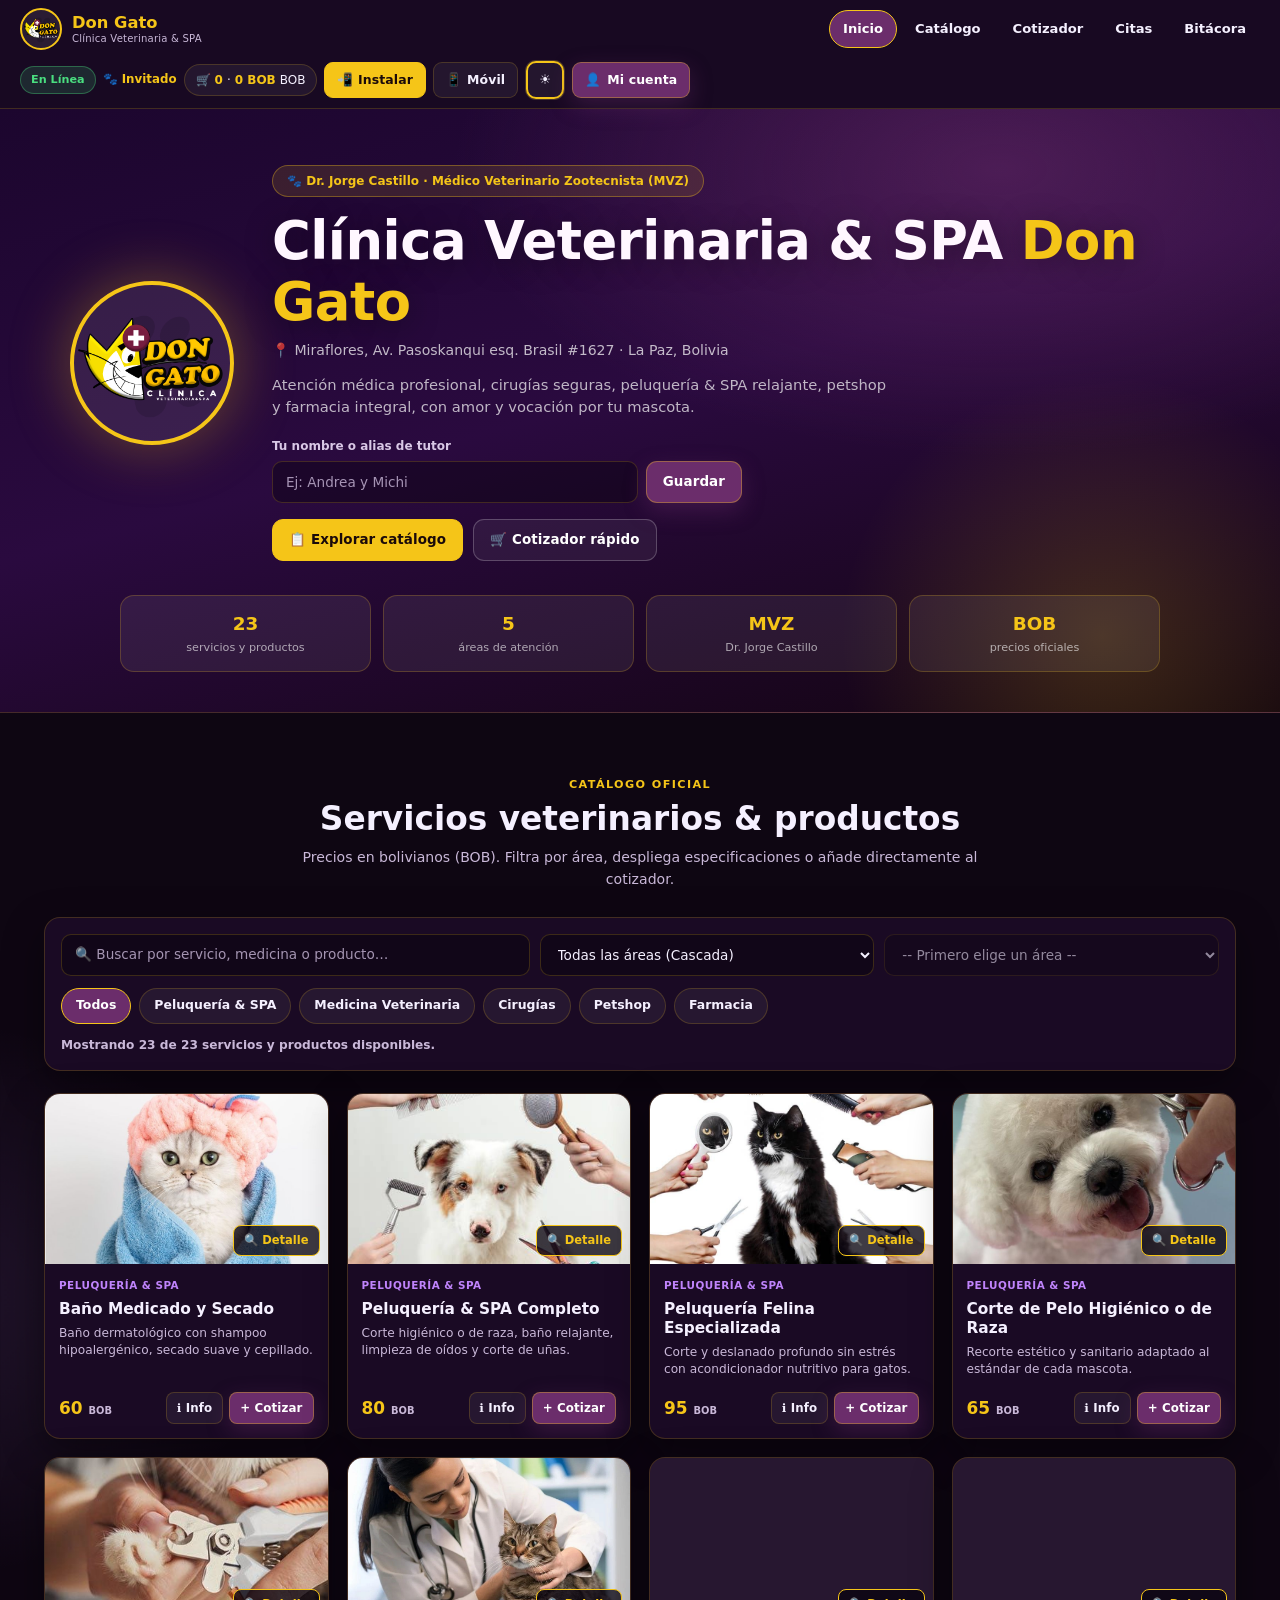
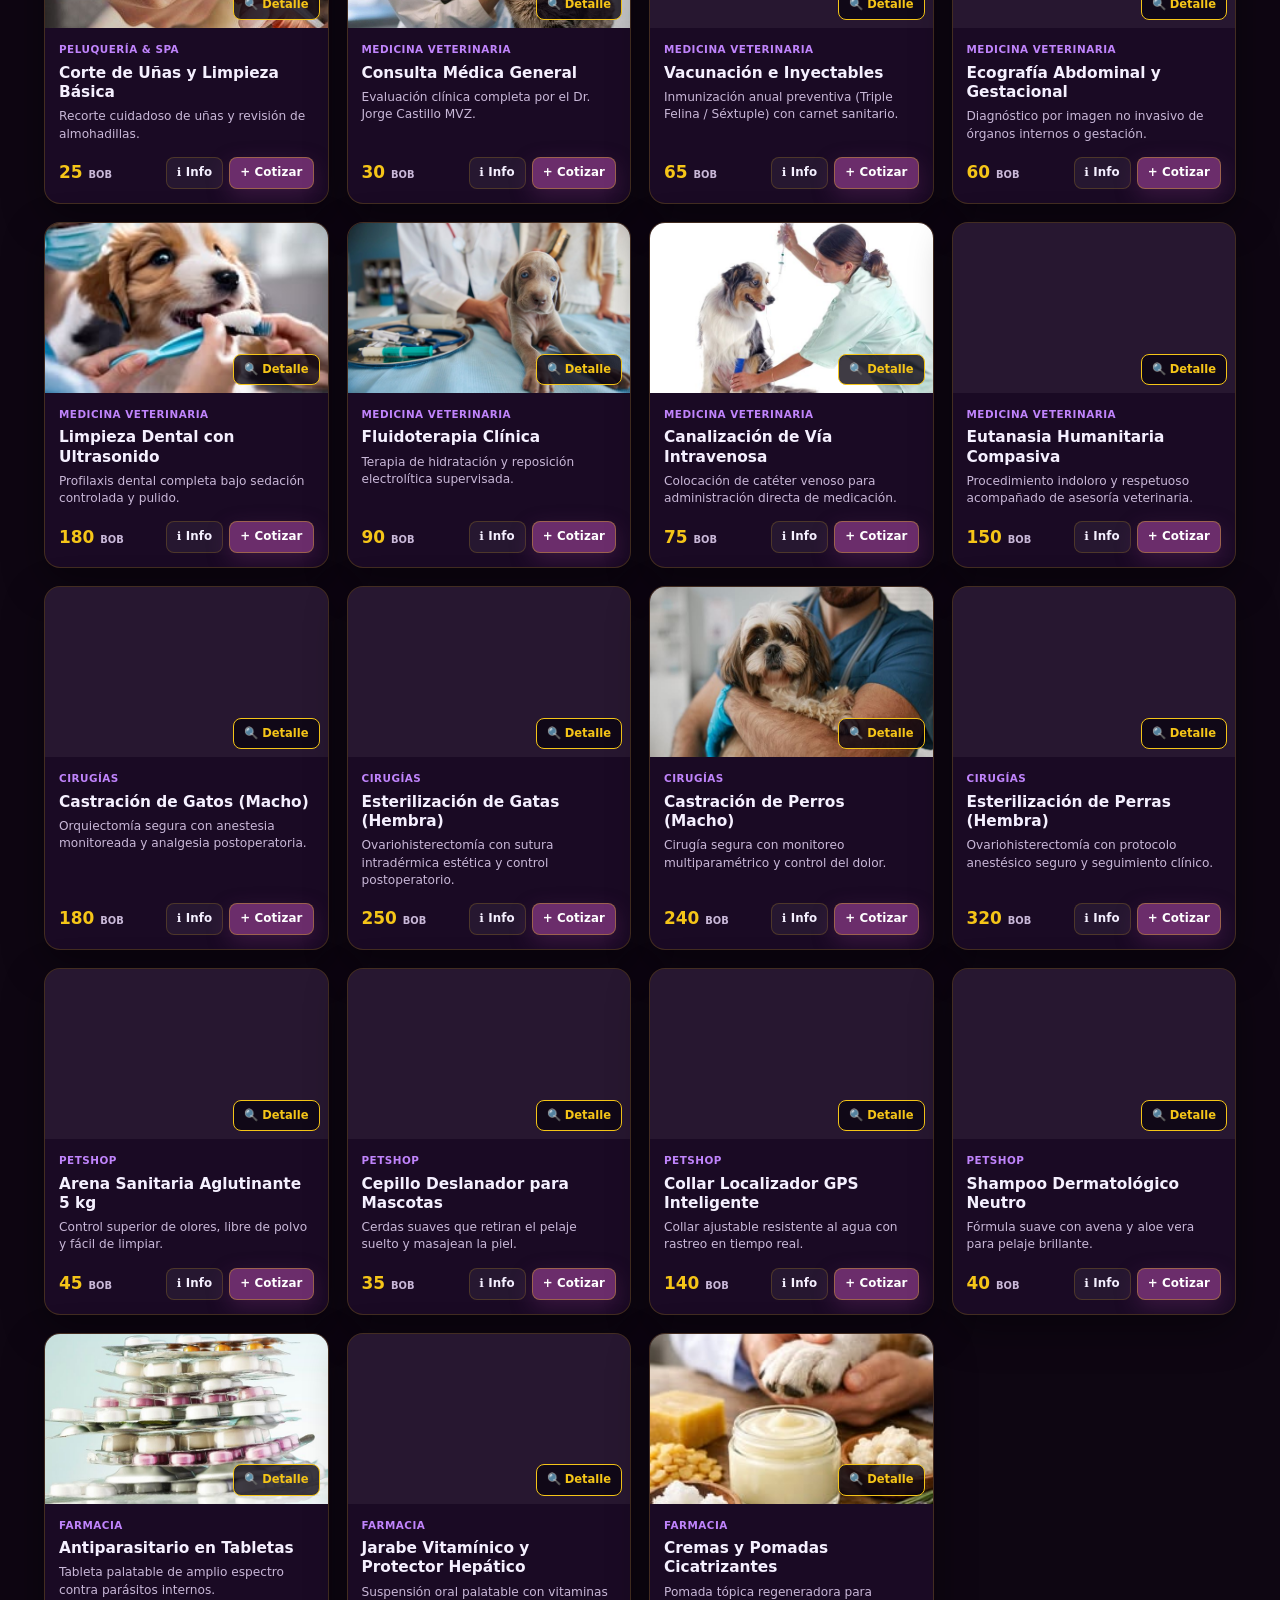
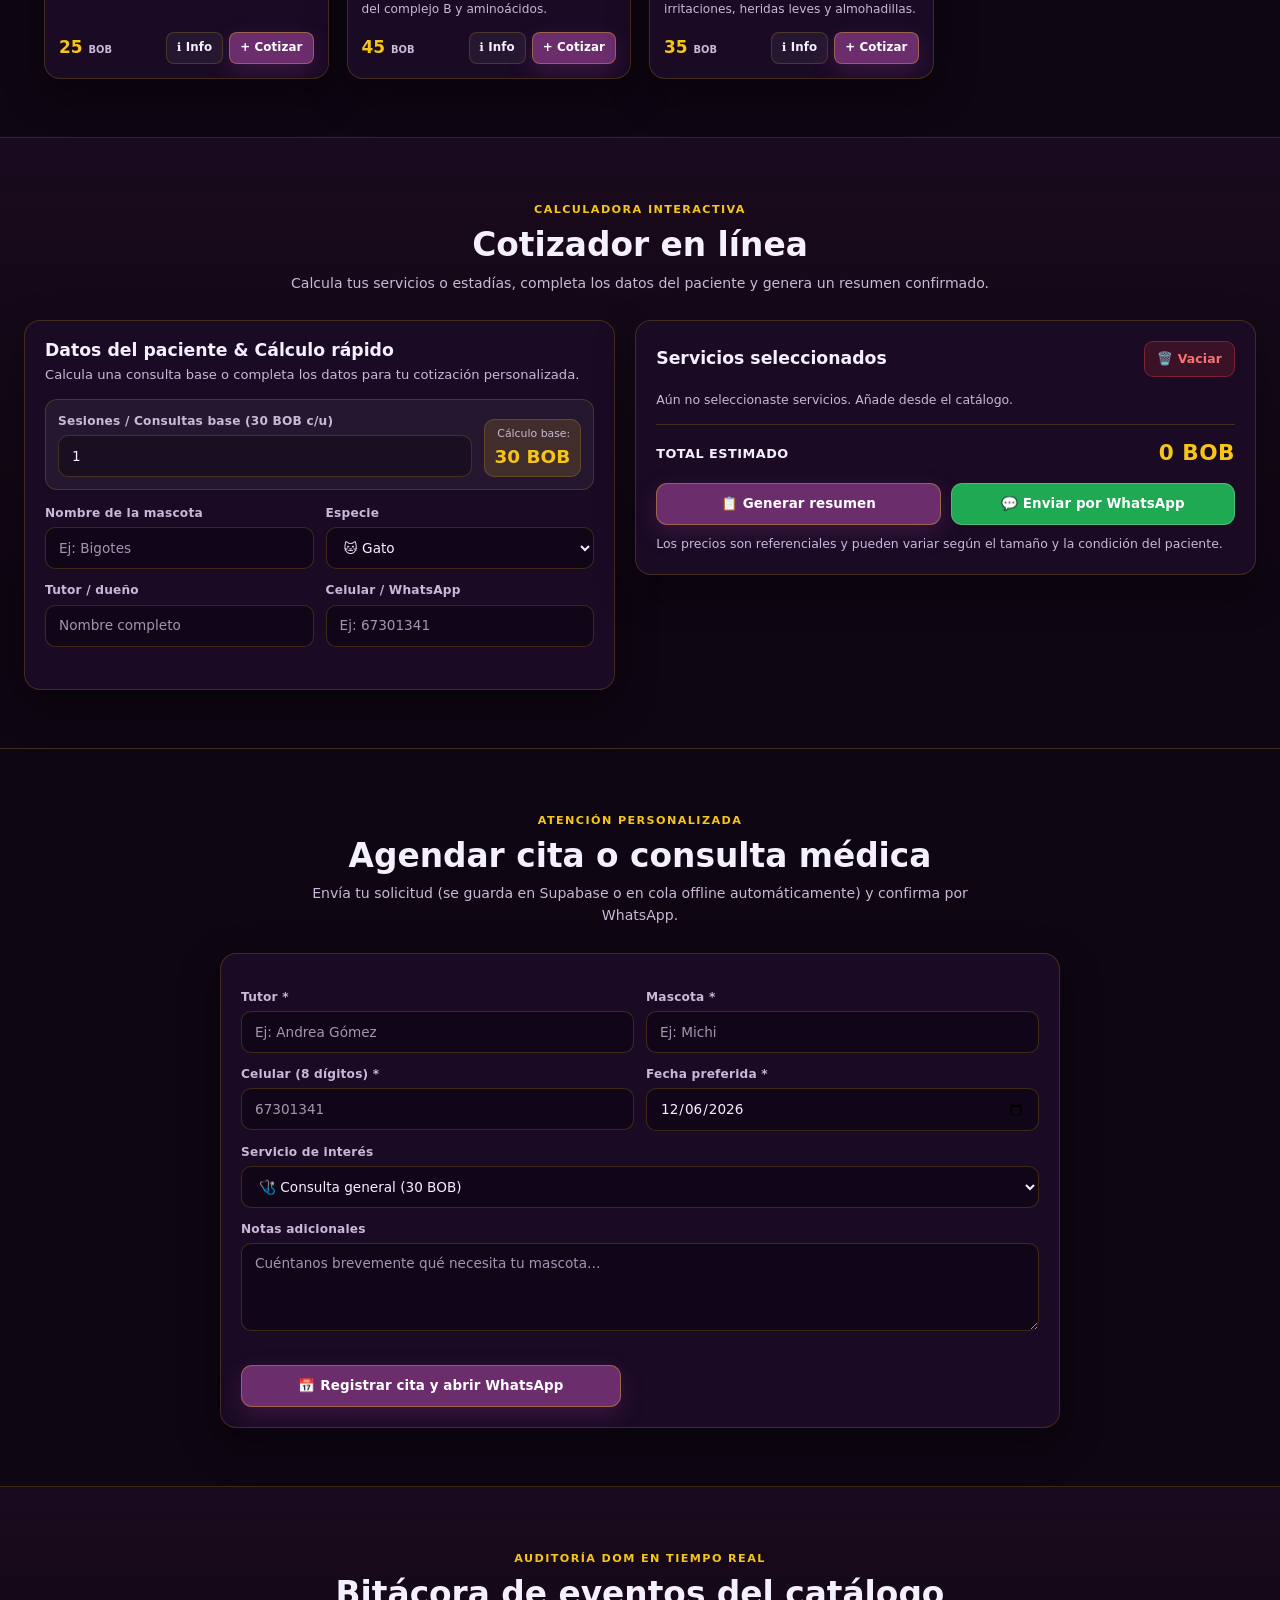
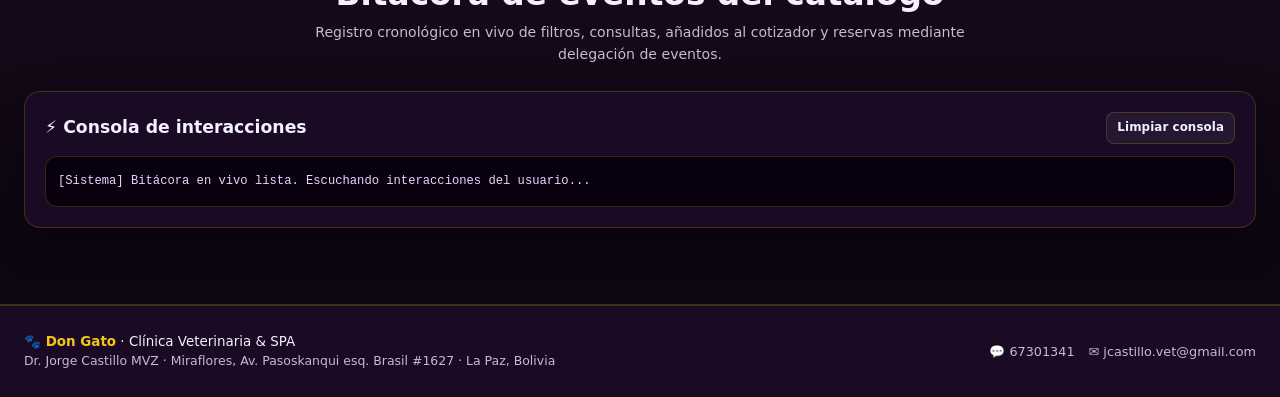
==== commit 5e1f8c8f: "Actualizacion de la pagina" ====
--- a/veterinaria/index.html
+++ b/veterinaria/index.html
@@ -2,7 +2,7 @@
 <html lang="es" data-default-theme="dark" data-theme="dark" data-theme-key="dw2-theme" data-device-router="off">
 <head>
   <meta charset="UTF-8">
-  <meta name="viewport" content="width=device-width, initial-scale=1.0">
+  <meta name="viewport" content="width=device-width, initial-scale=1.0, viewport-fit=cover">
   <meta name="description" content="Clínica Veterinaria & SPA Don Gato — Dr. Jorge Castillo MVZ. Miraflores, La Paz, Bolivia.">
   <meta name="theme-color" content="#6b2d6b">
   <title>🐾 Clínica Veterinaria &amp; SPA Don Gato</title>
@@ -19,7 +19,7 @@
 
   <header class="vet-nav">
     <div class="vet-nav-inner">
-      <a href="#inicio" class="vet-brand" aria-label="Don Gato, ir al inicio">
+      <a href="#inicio" class="vet-brand" data-vista-target="inicio" aria-label="Don Gato, ir al inicio">
         <span class="vet-brand-logo">
           <img src="Img/LOGO DE DON GATO sin fondo.png" alt="Logo Don Gato" width="1080" height="1080" data-fallback-emoji="🐱">
         </span>
@@ -30,25 +30,28 @@
       </a>
 
       <nav class="vet-links" aria-label="Navegación principal">
-        <a href="#inicio" class="active">Inicio</a>
-        <a href="#catalogo">Catálogo</a>
-        <a href="#cotizador">Cotizador</a>
-        <a href="#citas">Citas</a>
-        <a href="#auditoria">Bitácora</a>
+        <a href="#inicio" class="active" data-vista-target="inicio">Inicio</a>
+        <a href="#catalogo" data-vista-target="catalogo">Catálogo</a>
+        <a href="#cotizador" data-vista-target="cotizador">Cotizador</a>
+        <a href="#citas" data-vista-target="citas">Citas</a>
+        <a href="#auditoria" data-vista-target="auditoria">Bitácora</a>
       </nav>
 
       <div class="vet-nav-actions">
         <span id="estadoRed" class="vet-net-pill" aria-live="polite">En Línea</span>
         <span class="vet-alias-pill" title="Tu alias de tutor">🐾 <span id="vetAliasDisplay">Invitado</span></span>
-        <a href="#cotizador" class="vet-cart-pill" aria-label="Ir al cotizador">
+        <a href="#cotizador" class="vet-cart-pill" data-vista-target="cotizador" aria-label="Ir al cotizador">
           🛒 <strong id="vetCartCount">0</strong> · <strong id="vetCartTotal">0</strong> BOB
         </a>
         <button type="button" id="btnInstalarPWA" class="btn btn-accent btn-sm" hidden>📲 Instalar</button>
+        <button type="button" id="btnSimularVista" class="btn btn-ghost btn-sm vet-view-toggle" aria-pressed="false" title="Alternar vista Móvil / Laptop">
+          <span class="view-icon">📱</span><span class="view-label">Móvil</span>
+        </button>
         <button type="button" id="themeBtn" class="btn btn-icon btn-ghost" data-theme-toggle aria-label="Cambiar tema">
           <span class="theme-icon">☀️</span>
         </button>
         <button type="button" class="btn btn-primary btn-sm" data-open-modal="vetCuentaModal">
-          👤 Mi cuenta
+          👤 <span class="btn-cuenta-txt">Mi cuenta</span>
         </button>
         <button type="button" id="burguerBtn" class="vet-burger" aria-controls="vetMobileNav" aria-expanded="false" aria-label="Abrir menú">
           ☰
@@ -57,249 +60,269 @@
     </div>
 
     <nav id="vetMobileNav" class="vet-mobile-nav" aria-label="Menú móvil">
-      <a href="#inicio">🏠 Inicio</a>
-      <a href="#catalogo">📋 Catálogo</a>
-      <a href="#cotizador">🛒 Cotizador</a>
-      <a href="#citas">📅 Citas / Contacto</a>
-      <a href="#auditoria">📜 Bitácora en Vivo</a>
+      <a href="#inicio" data-vista-target="inicio">🏠 Inicio</a>
+      <a href="#catalogo" data-vista-target="catalogo">📋 Catálogo</a>
+      <a href="#cotizador" data-vista-target="cotizador">🛒 Cotizador</a>
+      <a href="#citas" data-vista-target="citas">📅 Citas / Contacto</a>
+      <a href="#auditoria" data-vista-target="auditoria">📜 Bitácora en Vivo</a>
     </nav>
   </header>
 
-  <main class="vet-main">
-
-    <section id="inicio" class="vet-hero">
-      <div class="vet-hero-glow" aria-hidden="true"></div>
-      <div class="vet-hero-inner">
-        <div class="vet-hero-logo">
-          <img src="Img/LOGO DE DON GATO sin fondo.png" alt="Don Gato" width="1080" height="1080" data-fallback-emoji="🐱">
-        </div>
-        <div class="vet-hero-copy">
-          <span class="vet-badge">🐾 Dr. Jorge Castillo · Médico Veterinario Zootecnista (MVZ)</span>
-          <h1>Clínica Veterinaria &amp; SPA <span>Don Gato</span></h1>
-          <p class="vet-hero-address">📍 Miraflores, Av. Pasoskanqui esq. Brasil #1627 · La Paz, Bolivia</p>
-          <p class="vet-hero-desc">Atención médica profesional, cirugías seguras, peluquería &amp; SPA relajante, petshop y farmacia integral, con amor y vocación por tu mascota.</p>
-
-          <form id="vetAliasForm" class="vet-alias-form" autocomplete="off">
-            <label for="vetAliasInput">Tu nombre o alias de tutor</label>
-            <div class="vet-alias-row">
-              <input id="vetAliasInput" class="input" type="text" maxlength="40" placeholder="Ej: Andrea y Michi">
-              <button class="btn btn-primary" type="submit">Guardar</button>
-            </div>
-          </form>
-
-          <div class="vet-hero-actions">
-            <a href="#catalogo" class="btn btn-accent">📋 Explorar catálogo</a>
-            <a href="#cotizador" class="btn btn-ghost">🛒 Cotizador rápido</a>
-          </div>
-        </div>
-      </div>
-
-      <div class="vet-stats">
-        <div class="vet-stat"><strong id="vetStatServicios">23</strong><span>servicios y productos</span></div>
-        <div class="vet-stat"><strong>5</strong><span>áreas de atención</span></div>
-        <div class="vet-stat"><strong>MVZ</strong><span>Dr. Jorge Castillo</span></div>
-        <div class="vet-stat"><strong>BOB</strong><span>precios oficiales</span></div>
-      </div>
-    </section>
-
-    <section id="catalogo" class="vet-section">
-      <div class="vet-section-head">
-        <span class="vet-kicker">Catálogo oficial</span>
-        <h2>Servicios veterinarios &amp; productos</h2>
-        <p>Precios en bolivianos (BOB). Filtra por área, despliega especificaciones o añade directamente al cotizador.</p>
-      </div>
-
-      <div class="vet-filters card">
-        <div class="vet-filter-bar">
-          <div class="field">
-            <label class="sr-only" for="vetBusqueda">Buscar en el catálogo</label>
-            <input id="vetBusqueda" class="input" type="search" placeholder="🔍 Buscar por servicio, medicina o producto…" autocomplete="off">
-          </div>
-          <div class="field">
-            <label class="sr-only" for="vetCascadeArea">Área veterinaria</label>
-            <select id="vetCascadeArea" class="select">
-              <option value="todos">Todas las áreas (Cascada)</option>
-              <option value="peluqueria">✂️ Peluquería &amp; SPA</option>
-              <option value="veterinaria">🩺 Medicina Veterinaria</option>
-              <option value="cirugias">🏥 Cirugías</option>
-              <option value="petshop">🛍️ Petshop</option>
-              <option value="farmacia">💊 Farmacia</option>
-            </select>
-          </div>
-          <div class="field">
-            <label class="sr-only" for="vetCascadeSub">Filtro por rango de precio</label>
-            <select id="vetCascadeSub" class="select" disabled>
-              <option value="todos">-- Primero elige un área --</option>
-            </select>
-          </div>
-        </div>
-        <div id="vetFiltros" class="chips" role="group" aria-label="Filtrar por categoría"></div>
-        <p id="vetResultInfo" class="vet-result-info" aria-live="polite"></p>
-      </div>
-
-      <div id="vetGrid" class="vet-grid" aria-live="polite"></div>
-    </section>
-
-    <section id="cotizador" class="vet-section vet-section-alt">
-      <div class="vet-section-head">
-        <span class="vet-kicker">Calculadora interactiva</span>
-        <h2>Cotizador en línea</h2>
-        <p>Calcula tus servicios o estadías, completa los datos del paciente y genera un resumen confirmado.</p>
-      </div>
-
-      <div class="vet-quote-layout">
-        <div class="card card-pad">
-          <h3 class="card-title">Datos del paciente &amp; Cálculo rápido</h3>
-          <p class="card-sub">Calcula una consulta base o completa los datos para tu cotización personalizada.</p>
-
-          <div class="vet-calc-rapido">
-            <div class="field">
-              <label for="vetCalcSesiones">Sesiones / Consultas base (30 BOB c/u)</label>
-              <input id="vetCalcSesiones" class="input" type="number" min="1" max="20" value="1">
-            </div>
-            <div class="vet-calc-badge">
-              <span>Cálculo base:</span>
-              <strong id="vetCalcTotalRapido">30 BOB</strong>
-            </div>
-          </div>
-
-          <div class="vet-patient-grid">
-            <div class="field">
-              <label for="vetPet">Nombre de la mascota</label>
-              <input id="vetPet" class="input" type="text" maxlength="40" placeholder="Ej: Bigotes">
-            </div>
-            <div class="field">
-              <label for="vetSpecies">Especie</label>
-              <select id="vetSpecies" class="select">
-                <option value="Gato">🐱 Gato</option>
-                <option value="Perro">🐶 Perro</option>
-                <option value="Otro">🐾 Otro</option>
+  <div class="vet-app-shell">
+    <nav class="vet-dock" aria-label="Navegación rápida móvil">
+      <a href="#inicio" class="vet-dock-link is-active" data-vista-target="inicio">
+        <span>🏠</span><small>Inicio</small>
+      </a>
+      <a href="#catalogo" class="vet-dock-link" data-vista-target="catalogo">
+        <span>📋</span><small>Catálogo</small>
+      </a>
+      <a href="#cotizador" class="vet-dock-link" data-vista-target="cotizador">
+        <span>🛒</span><small>Cotizar</small>
+      </a>
+      <a href="#citas" class="vet-dock-link" data-vista-target="citas">
+        <span>📅</span><small>Citas</small>
+      </a>
+      <a href="#auditoria" class="vet-dock-link" data-vista-target="auditoria">
+        <span>📜</span><small>Bitácora</small>
+      </a>
+    </nav>
+
+    <main class="vet-main">
+
+      <section id="inicio" class="vet-hero vista-seccion is-vista-activa" data-seccion="inicio">
+        <div class="vet-hero-glow" aria-hidden="true"></div>
+        <div class="vet-hero-inner">
+          <div class="vet-hero-logo">
+            <img src="Img/LOGO DE DON GATO sin fondo.png" alt="Don Gato" width="1080" height="1080" data-fallback-emoji="🐱">
+          </div>
+          <div class="vet-hero-copy">
+            <span class="vet-badge">🐾 Dr. Jorge Castillo · Médico Veterinario Zootecnista (MVZ)</span>
+            <h1>Clínica Veterinaria &amp; SPA <span>Don Gato</span></h1>
+            <p class="vet-hero-address">📍 Miraflores, Av. Pasoskanqui esq. Brasil #1627 · La Paz, Bolivia</p>
+            <p class="vet-hero-desc">Atención médica profesional, cirugías seguras, peluquería &amp; SPA relajante, petshop y farmacia integral, con amor y vocación por tu mascota.</p>
+
+            <form id="vetAliasForm" class="vet-alias-form" autocomplete="off">
+              <label for="vetAliasInput">Tu nombre o alias de tutor</label>
+              <div class="vet-alias-row">
+                <input id="vetAliasInput" class="input" type="text" maxlength="40" placeholder="Ej: Andrea y Michi">
+                <button class="btn btn-primary" type="submit">Guardar</button>
+              </div>
+            </form>
+
+            <div class="vet-hero-actions">
+              <a href="#catalogo" class="btn btn-accent" data-vista-target="catalogo">📋 Explorar catálogo</a>
+              <a href="#cotizador" class="btn btn-ghost" data-vista-target="cotizador">🛒 Cotizador rápido</a>
+            </div>
+          </div>
+        </div>
+
+        <div class="vet-stats">
+          <div class="vet-stat"><strong id="vetStatServicios">23</strong><span>servicios y productos</span></div>
+          <div class="vet-stat"><strong>5</strong><span>áreas de atención</span></div>
+          <div class="vet-stat"><strong>MVZ</strong><span>Dr. Jorge Castillo</span></div>
+          <div class="vet-stat"><strong>BOB</strong><span>precios oficiales</span></div>
+        </div>
+      </section>
+
+      <section id="catalogo" class="vet-section vista-seccion" data-seccion="catalogo">
+        <div class="vet-section-head">
+          <span class="vet-kicker">Catálogo oficial</span>
+          <h2>Servicios veterinarios &amp; productos</h2>
+          <p>Precios en bolivianos (BOB). Filtra por área, despliega especificaciones o añade directamente al cotizador.</p>
+        </div>
+
+        <div class="vet-filters card">
+          <div class="vet-filter-bar">
+            <div class="field">
+              <label class="sr-only" for="vetBusqueda">Buscar en el catálogo</label>
+              <input id="vetBusqueda" class="input" type="search" placeholder="🔍 Buscar por servicio, medicina o producto…" autocomplete="off">
+            </div>
+            <div class="field">
+              <label class="sr-only" for="vetCascadeArea">Área veterinaria</label>
+              <select id="vetCascadeArea" class="select">
+                <option value="todos">Todas las áreas (Cascada)</option>
+                <option value="peluqueria">✂️ Peluquería &amp; SPA</option>
+                <option value="veterinaria">🩺 Medicina Veterinaria</option>
+                <option value="cirugias">🏥 Cirugías</option>
+                <option value="petshop">🛍️ Petshop</option>
+                <option value="farmacia">💊 Farmacia</option>
               </select>
             </div>
             <div class="field">
-              <label for="vetOwner">Tutor / dueño</label>
-              <input id="vetOwner" class="input" type="text" maxlength="60" placeholder="Nombre completo">
-            </div>
-            <div class="field">
-              <label for="vetPhone">Celular / WhatsApp</label>
-              <input id="vetPhone" class="input" type="tel" maxlength="15" placeholder="Ej: 67301341">
-            </div>
-          </div>
-          <p id="vetPatientError" class="form-error" role="alert"></p>
-        </div>
-
-        <div class="card card-pad">
-          <div class="row-between">
-            <h3 class="card-title">Servicios seleccionados</h3>
-            <button id="vetCartClear" type="button" class="btn btn-danger btn-sm">🗑️ Vaciar</button>
-          </div>
-          <ul id="vetCartList" class="vet-cart-list"></ul>
-
-          <div class="vet-total-row">
-            <span>Total estimado</span>
-            <strong id="vetCartSubtotal">0 BOB</strong>
-          </div>
-
-          <div class="vet-quote-actions">
-            <button id="vetConfirm" type="button" class="btn btn-primary">📋 Generar resumen</button>
-            <button id="vetWhatsapp" type="button" class="btn btn-wa">💬 Enviar por WhatsApp</button>
-          </div>
-          <p class="small muted mt-1">Los precios son referenciales y pueden variar según el tamaño y la condición del paciente.</p>
-        </div>
-      </div>
-    </section>
-
-    <section id="citas" class="vet-section">
-      <div class="vet-section-head">
-        <span class="vet-kicker">Atención personalizada</span>
-        <h2>Agendar cita o consulta médica</h2>
-        <p>Envía tu solicitud (se guarda en Supabase o en cola offline automáticamente) y confirma por WhatsApp.</p>
-      </div>
-
-      <form id="vetCitaForm" class="card card-pad vet-cita-form" novalidate>
-        <div class="vet-patient-grid">
-          <div class="field">
-            <label for="citaTutor">Tutor *</label>
-            <input id="citaTutor" class="input" type="text" maxlength="60" placeholder="Ej: Andrea Gómez" required>
-          </div>
-          <div class="field">
-            <label for="citaMascota">Mascota *</label>
-            <input id="citaMascota" class="input" type="text" maxlength="40" placeholder="Ej: Michi" required>
-          </div>
-          <div class="field">
-            <label for="citaCelular">Celular (8 dígitos) *</label>
-            <input id="citaCelular" class="input" type="tel" inputmode="numeric" maxlength="8" placeholder="67301341" required>
-          </div>
-          <div class="field">
-            <label for="citaFecha">Fecha preferida *</label>
-            <input id="citaFecha" class="input" type="date" required>
-          </div>
-          <div class="field full">
-            <label for="citaServicio">Servicio de interés</label>
-            <select id="citaServicio" class="select">
-              <option value="Consulta General">🩺 Consulta general (30 BOB)</option>
-              <option value="Peluquería & SPA">✂️ Peluquería &amp; SPA (80 BOB)</option>
-              <option value="Cirugía / Esterilización">🏥 Cirugía / Esterilización</option>
-              <option value="Ecografía">🔬 Ecografía (60 BOB)</option>
-              <option value="Limpieza Dental">🦷 Limpieza dental con sedación (180 BOB)</option>
-              <option value="Vacunación / Desparasitación">💉 Vacunación / Desparasitación</option>
-            </select>
-          </div>
-          <div class="field full">
-            <label for="citaNotas">Notas adicionales</label>
-            <textarea id="citaNotas" class="textarea" maxlength="300" placeholder="Cuéntanos brevemente qué necesita tu mascota…"></textarea>
-          </div>
-        </div>
-        <div id="alertaCitaBox" class="vet-alerta-box" aria-live="polite"></div>
-        <p id="vetCitaError" class="form-error" role="alert"></p>
-        <button type="submit" class="btn btn-primary btn-block mt-1">📅 Registrar cita y abrir WhatsApp</button>
-      </form>
-    </section>
-
-    <section id="auditoria" class="vet-section vet-section-alt">
-      <div class="vet-section-head">
-        <span class="vet-kicker">Auditoría DOM en tiempo real</span>
-        <h2>Bitácora de eventos del catálogo</h2>
-        <p>Registro cronológico en vivo de filtros, consultas, añadidos al cotizador y reservas mediante delegación de eventos.</p>
-      </div>
-
-      <div class="card card-pad vet-live-log-card">
-        <div class="row-between">
-          <h3 class="card-title">⚡ Consola de interacciones</h3>
-          <button type="button" id="btnLimpiarLiveLog" class="btn btn-ghost btn-xs">Limpiar consola</button>
-        </div>
-        <div id="logOutput" class="vet-log-stream" aria-live="polite">
-          <div>[Sistema] Bitácora en vivo lista. Escuchando interacciones del usuario...</div>
-        </div>
-      </div>
-
-      <div class="admin-only mt-1">
-        <div class="vet-kpis kpi-grid">
-          <div class="kpi"><span class="kpi-label">Ventas acumuladas</span><strong class="kpi-value" id="kpiVentas">0 BOB</strong><span class="kpi-hint">cotizaciones confirmadas</span></div>
-          <div class="kpi"><span class="kpi-label">Eventos</span><strong class="kpi-value" id="kpiEventos">0</strong><span class="kpi-hint">acciones registradas</span></div>
-          <div class="kpi"><span class="kpi-label">Ítems vendidos</span><strong class="kpi-value" id="kpiItems">0</strong><span class="kpi-hint">unidades cotizadas</span></div>
-          <div class="kpi"><span class="kpi-label">Ticket promedio</span><strong class="kpi-value" id="kpiTicket">0 BOB</strong><span class="kpi-hint">por cotización</span></div>
-        </div>
-
-        <div class="vet-admin-layout">
+              <label class="sr-only" for="vetCascadeSub">Filtro por rango de precio</label>
+              <select id="vetCascadeSub" class="select" disabled>
+                <option value="todos">-- Primero elige un área --</option>
+              </select>
+            </div>
+          </div>
+          <div id="vetFiltros" class="chips" role="group" aria-label="Filtrar por categoría"></div>
+          <p id="vetResultInfo" class="vet-result-info" aria-live="polite"></p>
+        </div>
+
+        <div id="vetGrid" class="vet-grid" aria-live="polite"></div>
+      </section>
+
+      <section id="cotizador" class="vet-section vet-section-alt vista-seccion" data-seccion="cotizador">
+        <div class="vet-section-head">
+          <span class="vet-kicker">Calculadora interactiva</span>
+          <h2>Cotizador en línea</h2>
+          <p>Calcula tus servicios o estadías, completa los datos del paciente y genera un resumen confirmado.</p>
+        </div>
+
+        <div class="vet-quote-layout">
+          <div class="card card-pad">
+            <h3 class="card-title">Datos del paciente &amp; Cálculo rápido</h3>
+            <p class="card-sub">Calcula una consulta base o completa los datos para tu cotización personalizada.</p>
+
+            <div class="vet-calc-rapido">
+              <div class="field">
+                <label for="vetCalcSesiones">Sesiones / Consultas base (30 BOB c/u)</label>
+                <input id="vetCalcSesiones" class="input" type="number" min="1" max="20" value="1">
+              </div>
+              <div class="vet-calc-badge">
+                <span>Cálculo base:</span>
+                <strong id="vetCalcTotalRapido">30 BOB</strong>
+              </div>
+            </div>
+
+            <div class="vet-patient-grid">
+              <div class="field">
+                <label for="vetPet">Nombre de la mascota</label>
+                <input id="vetPet" class="input" type="text" maxlength="40" placeholder="Ej: Bigotes">
+              </div>
+              <div class="field">
+                <label for="vetSpecies">Especie</label>
+                <select id="vetSpecies" class="select">
+                  <option value="Gato">🐱 Gato</option>
+                  <option value="Perro">🐶 Perro</option>
+                  <option value="Otro">🐾 Otro</option>
+                </select>
+              </div>
+              <div class="field">
+                <label for="vetOwner">Tutor / dueño</label>
+                <input id="vetOwner" class="input" type="text" maxlength="60" placeholder="Nombre completo">
+              </div>
+              <div class="field">
+                <label for="vetPhone">Celular / WhatsApp</label>
+                <input id="vetPhone" class="input" type="tel" maxlength="15" placeholder="Ej: 67301341">
+              </div>
+            </div>
+            <p id="vetPatientError" class="form-error" role="alert"></p>
+          </div>
+
           <div class="card card-pad">
             <div class="row-between">
-              <h3 class="card-title">📋 Historial persistente</h3>
-              <button type="button" class="btn btn-ghost btn-xs" id="vetRefreshLogs">↻ Actualizar</button>
-            </div>
-            <div id="vetLogEventos" class="log-box" aria-live="polite"></div>
-          </div>
-          <div class="card card-pad">
-            <div class="row-between">
-              <h3 class="card-title">💰 Cotizaciones y ventas</h3>
-              <button type="button" class="btn btn-danger btn-xs" id="vetClearLogs">🗑️ Limpiar</button>
-            </div>
-            <div id="vetLogVentas" class="log-box" aria-live="polite"></div>
-          </div>
-        </div>
-      </div>
-    </section>
-  </main>
+              <h3 class="card-title">Servicios seleccionados</h3>
+              <button id="vetCartClear" type="button" class="btn btn-danger btn-sm">🗑️ Vaciar</button>
+            </div>
+            <ul id="vetCartList" class="vet-cart-list"></ul>
+
+            <div class="vet-total-row">
+              <span>Total estimado</span>
+              <strong id="vetCartSubtotal">0 BOB</strong>
+            </div>
+
+            <div class="vet-quote-actions">
+              <button id="vetConfirm" type="button" class="btn btn-primary">📋 Generar resumen</button>
+              <button id="vetWhatsapp" type="button" class="btn btn-wa">💬 Enviar por WhatsApp</button>
+            </div>
+            <p class="small muted mt-1">Los precios son referenciales y pueden variar según el tamaño y la condición del paciente.</p>
+          </div>
+        </div>
+      </section>
+
+      <section id="citas" class="vet-section vista-seccion" data-seccion="citas">
+        <div class="vet-section-head">
+          <span class="vet-kicker">Atención personalizada</span>
+          <h2>Agendar cita o consulta médica</h2>
+          <p>Envía tu solicitud (se guarda en Supabase o en cola offline automáticamente) y confirma por WhatsApp.</p>
+        </div>
+
+        <form id="vetCitaForm" class="card card-pad vet-cita-form" novalidate>
+          <div class="vet-patient-grid">
+            <div class="field">
+              <label for="citaTutor">Tutor *</label>
+              <input id="citaTutor" class="input" type="text" maxlength="60" placeholder="Ej: Andrea Gómez" required>
+            </div>
+            <div class="field">
+              <label for="citaMascota">Mascota *</label>
+              <input id="citaMascota" class="input" type="text" maxlength="40" placeholder="Ej: Michi" required>
+            </div>
+            <div class="field">
+              <label for="citaCelular">Celular (8 dígitos) *</label>
+              <input id="citaCelular" class="input" type="tel" inputmode="numeric" maxlength="8" placeholder="67301341" required>
+            </div>
+            <div class="field">
+              <label for="citaFecha">Fecha preferida *</label>
+              <input id="citaFecha" class="input" type="date" required>
+            </div>
+            <div class="field full">
+              <label for="citaServicio">Servicio de interés</label>
+              <select id="citaServicio" class="select">
+                <option value="Consulta General">🩺 Consulta general (30 BOB)</option>
+                <option value="Peluquería & SPA">✂️ Peluquería &amp; SPA (80 BOB)</option>
+                <option value="Cirugía / Esterilización">🏥 Cirugía / Esterilización</option>
+                <option value="Ecografía">🔬 Ecografía (60 BOB)</option>
+                <option value="Limpieza Dental">🦷 Limpieza dental con sedación (180 BOB)</option>
+                <option value="Vacunación / Desparasitación">💉 Vacunación / Desparasitación</option>
+              </select>
+            </div>
+            <div class="field full">
+              <label for="citaNotas">Notas adicionales</label>
+              <textarea id="citaNotas" class="textarea" maxlength="300" placeholder="Cuéntanos brevemente qué necesita tu mascota…"></textarea>
+            </div>
+          </div>
+          <div id="alertaCitaBox" class="vet-alerta-box" aria-live="polite"></div>
+          <p id="vetCitaError" class="form-error" role="alert"></p>
+          <button type="submit" class="btn btn-primary btn-block mt-1">📅 Registrar cita y abrir WhatsApp</button>
+        </form>
+      </section>
+
+      <section id="auditoria" class="vet-section vet-section-alt vista-seccion" data-seccion="auditoria">
+        <div class="vet-section-head">
+          <span class="vet-kicker">Auditoría DOM en tiempo real</span>
+          <h2>Bitácora de eventos del catálogo</h2>
+          <p>Registro cronológico en vivo de filtros, consultas, añadidos al cotizador y reservas mediante delegación de eventos.</p>
+        </div>
+
+        <div class="card card-pad vet-live-log-card">
+          <div class="row-between">
+            <h3 class="card-title">⚡ Consola de interacciones</h3>
+            <button type="button" id="btnLimpiarLiveLog" class="btn btn-ghost btn-xs">Limpiar consola</button>
+          </div>
+          <div id="logOutput" class="vet-log-stream" aria-live="polite">
+            <div>[Sistema] Bitácora en vivo lista. Escuchando interacciones del usuario...</div>
+          </div>
+        </div>
+
+        <div class="admin-only mt-1">
+          <div class="vet-kpis kpi-grid">
+            <div class="kpi"><span class="kpi-label">Ventas acumuladas</span><strong class="kpi-value" id="kpiVentas">0 BOB</strong><span class="kpi-hint">cotizaciones confirmadas</span></div>
+            <div class="kpi"><span class="kpi-label">Eventos</span><strong class="kpi-value" id="kpiEventos">0</strong><span class="kpi-hint">acciones registradas</span></div>
+            <div class="kpi"><span class="kpi-label">Ítems vendidos</span><strong class="kpi-value" id="kpiItems">0</strong><span class="kpi-hint">unidades cotizadas</span></div>
+            <div class="kpi"><span class="kpi-label">Ticket promedio</span><strong class="kpi-value" id="kpiTicket">0 BOB</strong><span class="kpi-hint">por cotización</span></div>
+          </div>
+
+          <div class="vet-admin-layout">
+            <div class="card card-pad">
+              <div class="row-between">
+                <h3 class="card-title">📋 Historial persistente</h3>
+                <button type="button" class="btn btn-ghost btn-xs" id="vetRefreshLogs">↻ Actualizar</button>
+              </div>
+              <div id="vetLogEventos" class="log-box" aria-live="polite"></div>
+            </div>
+            <div class="card card-pad">
+              <div class="row-between">
+                <h3 class="card-title">💰 Cotizaciones y ventas</h3>
+                <button type="button" class="btn btn-danger btn-xs" id="vetClearLogs">🗑️ Limpiar</button>
+              </div>
+              <div id="vetLogVentas" class="log-box" aria-live="polite"></div>
+            </div>
+          </div>
+        </div>
+      </section>
+    </main>
+  </div>
 
   <footer class="vet-footer">
     <div>
--- a/veterinaria/styles.css
+++ b/veterinaria/styles.css
@@ -1,3 +1,6 @@
+/* ==========================================================================
+   1. VARIABLES DE TEMA (DARK POR DEFECTO + LIGHT)
+   ========================================================================== */
 :root {
   --bg: #0e0612;
   --bg-card: #1a0a24;
@@ -17,6 +20,10 @@
   --shadow: 0 14px 40px rgba(0, 0, 0, .38);
   --log-bg: #08000e;
   --radius: 16px;
+  --radius-sm: 10px;
+  --danger: #ef4444;
+  --success: #22c55e;
+  --wa: #25d366;
 }
 
 html[data-theme="light"] {
@@ -37,15 +44,37 @@
   --log-bg: #1c1024;
 }
 
-html { scroll-padding-top: 86px; }
+/* ==========================================================================
+   2. RESET Y BASE GLOBAL
+   ========================================================================== */
+*, *::before, *::after {
+  box-sizing: border-box;
+  margin: 0;
+  padding: 0;
+}
+
+html {
+  scroll-behavior: smooth;
+  scroll-padding-top: 86px;
+  max-width: 100%;
+  overflow-x: hidden;
+  font-family: 'Segoe UI', system-ui, -apple-system, BlinkMacSystemFont, Roboto, sans-serif;
+  color: var(--text);
+  background-color: var(--bg);
+}
 
 body.vet-site {
+  max-width: 100%;
+  overflow-x: hidden;
+  color: var(--text);
   background:
     radial-gradient(900px 520px at 90% -10%, rgba(107, 45, 107, .35), transparent 60%),
     radial-gradient(700px 480px at -10% 25%, rgba(192, 132, 252, .12), transparent 60%),
     var(--bg);
   min-height: 100vh;
   min-height: 100dvh;
+  line-height: 1.5;
+  -webkit-font-smoothing: antialiased;
 }
 
 html[data-theme="light"] body.vet-site {
@@ -55,58 +84,506 @@
     var(--bg);
 }
 
-body:not(.is-admin) .admin-only { display: none !important; }
-
-/* ============================================================
-   TOAST ALERT FLOTANTE (jQuery .slideDown / .fadeOut)
-   ============================================================ */
+img {
+  max-width: 100%;
+  display: block;
+}
+
+a {
+  color: var(--accent);
+  text-decoration: none;
+  transition: color .2s ease, background-color .2s ease, border-color .2s ease;
+}
+
+button, input, select, textarea {
+  font: inherit;
+  color: inherit;
+}
+
+button {
+  cursor: pointer;
+}
+
+ul {
+  list-style: none;
+}
+
+body:not(.is-admin) .admin-only {
+  display: none !important;
+}
+
+.sr-only {
+  position: absolute;
+  width: 1px;
+  height: 1px;
+  padding: 0;
+  margin: -1px;
+  overflow: hidden;
+  clip: rect(0, 0, 0, 0);
+  white-space: nowrap;
+  border: 0;
+}
+
+.hidden {
+  display: none !important;
+}
+
+.small {
+  font-size: .78rem;
+}
+
+.muted {
+  color: var(--text-sub);
+}
+
+.mt-1 {
+  margin-top: 10px;
+}
+
+.mb-1 {
+  margin-bottom: 10px;
+}
+
+.row-between {
+  display: flex;
+  align-items: center;
+  justify-content: space-between;
+  gap: 10px;
+  flex-wrap: wrap;
+}
+
+.stack {
+  display: flex;
+  flex-direction: column;
+  gap: 12px;
+}
+
+.divider {
+  border: 0;
+  border-top: 1px solid var(--border);
+  margin: 16px 0;
+}
+
+/* ==========================================================================
+   3. COMPONENTES BASE (TARJETAS, BOTONES, INPUTS, CHIPS, MODALES, KPIS)
+   ========================================================================== */
+.card {
+  background: var(--bg-card);
+  border: 1px solid var(--border);
+  border-radius: var(--radius);
+  box-shadow: var(--shadow);
+}
+
+.card-pad {
+  padding: 20px;
+}
+
+.card-title {
+  font-size: 1.08rem;
+  font-weight: 800;
+  color: var(--text);
+}
+
+.card-sub {
+  font-size: .82rem;
+  color: var(--text-sub);
+  margin-top: 4px;
+}
+
+.btn {
+  display: inline-flex;
+  align-items: center;
+  justify-content: center;
+  gap: 6px;
+  min-height: 42px;
+  padding: 9px 16px;
+  border-radius: 11px;
+  border: 1px solid transparent;
+  font-size: .84rem;
+  font-weight: 800;
+  text-align: center;
+  transition: transform .15s ease, background-color .2s ease, border-color .2s ease, box-shadow .2s ease;
+}
+
+.btn:hover {
+  transform: translateY(-1px);
+  text-decoration: none;
+}
+
+.btn:active {
+  transform: translateY(0);
+}
+
+.btn-sm {
+  min-height: 36px;
+  padding: 6px 12px;
+  font-size: .78rem;
+  border-radius: 9px;
+}
+
+.btn-xs {
+  min-height: 32px;
+  padding: 5px 10px;
+  font-size: .74rem;
+  border-radius: 8px;
+}
+
+.btn-icon {
+  width: 40px;
+  height: 40px;
+  min-height: 40px;
+  padding: 0;
+}
+
+.btn-block {
+  width: 100%;
+}
+
+.btn-primary {
+  background: var(--accent-btn);
+  color: #ffffff;
+  border-color: rgba(245, 197, 24, .35);
+}
+
+.btn-primary:hover {
+  background: var(--accent-btn-hover);
+  border-color: var(--accent);
+}
+
+.btn-accent {
+  background: var(--accent);
+  color: #1a0a0a;
+  border-color: var(--accent);
+}
+
+.btn-accent:hover {
+  filter: brightness(1.06);
+}
+
+.btn-ghost {
+  background: var(--bg-panel);
+  color: var(--text);
+  border-color: var(--border);
+}
+
+.btn-ghost:hover {
+  border-color: var(--accent);
+  color: var(--accent);
+}
+
+.btn-danger {
+  background: rgba(239, 68, 68, .15);
+  color: #f87171;
+  border-color: rgba(239, 68, 68, .35);
+}
+
+.btn-danger:hover {
+  background: rgba(239, 68, 68, .25);
+}
+
+.btn-wa {
+  background: #1ea952;
+  color: #ffffff;
+  border-color: rgba(255, 255, 255, .2);
+}
+
+.btn-wa:hover {
+  background: #199447;
+}
+
+.field {
+  display: flex;
+  flex-direction: column;
+  gap: 5px;
+  min-width: 0;
+}
+
+.field label {
+  font-size: .76rem;
+  font-weight: 800;
+  color: var(--text-sub);
+}
+
+.input, .select, .textarea {
+  width: 100%;
+  min-height: 42px;
+  padding: 9px 13px;
+  border-radius: 10px;
+  border: 1px solid var(--border);
+  background: var(--bg-input);
+  color: var(--text);
+  font-size: .85rem;
+  outline: none;
+  transition: border-color .2s ease, box-shadow .2s ease;
+}
+
+.input:focus, .select:focus, .textarea:focus {
+  border-color: var(--accent);
+  box-shadow: 0 0 0 3px var(--accent-soft);
+}
+
+.select:disabled {
+  opacity: .55;
+  cursor: not-allowed;
+}
+
+.textarea {
+  min-height: 88px;
+  resize: vertical;
+}
+
+.form-error {
+  margin-top: 8px;
+  color: #f87171;
+  font-size: .8rem;
+  font-weight: 700;
+  min-height: 1.1em;
+}
+
+.chips {
+  display: flex;
+  flex-wrap: wrap;
+  gap: 8px;
+}
+
+.chip {
+  min-height: 36px;
+  padding: 6px 14px;
+  border-radius: 999px;
+  border: 1px solid var(--border);
+  background: var(--bg-panel);
+  color: var(--text);
+  font-size: .78rem;
+  font-weight: 700;
+  transition: all .2s ease;
+}
+
+.chip:hover {
+  border-color: var(--accent);
+}
+
+.chip.active {
+  background: var(--accent-btn);
+  color: #ffffff;
+  border-color: var(--accent);
+}
+
+.badge {
+  display: inline-flex;
+  align-items: center;
+  padding: 4px 10px;
+  border-radius: 999px;
+  font-size: .7rem;
+  font-weight: 800;
+  background: var(--bg-panel);
+  border: 1px solid var(--border);
+}
+
+.badge.accent {
+  background: var(--accent-soft);
+  color: var(--accent);
+  border-color: rgba(245, 197, 24, .35);
+}
+
+/* KPIs & Logs */
+.kpi-grid {
+  display: grid;
+  grid-template-columns: repeat(4, minmax(0, 1fr));
+  gap: 14px;
+}
+
+.kpi {
+  background: var(--bg-card);
+  border: 1px solid var(--border);
+  border-radius: var(--radius);
+  padding: 16px;
+  display: flex;
+  flex-direction: column;
+  gap: 4px;
+}
+
+.kpi-label {
+  font-size: .72rem;
+  font-weight: 800;
+  text-transform: uppercase;
+  color: var(--text-sub);
+}
+
+.kpi-value {
+  font-size: 1.4rem;
+  font-weight: 900;
+  color: var(--accent);
+}
+
+.kpi-hint {
+  font-size: .72rem;
+  color: var(--text-sub);
+}
+
+.log-box {
+  max-height: 240px;
+  overflow-y: auto;
+  padding: 10px;
+  border-radius: 10px;
+  background: var(--bg-panel);
+  border: 1px solid var(--border);
+}
+
+/* Modales */
+.modal {
+  display: none;
+  position: fixed;
+  inset: 0;
+  z-index: 1100;
+  padding: 16px;
+  background: rgba(5, 2, 10, .78);
+  -webkit-backdrop-filter: blur(8px);
+  backdrop-filter: blur(8px);
+  align-items: center;
+  justify-content: center;
+  overflow-y: auto;
+}
+
+.modal.open,
+.modal[aria-hidden="false"] {
+  display: flex;
+}
+
+.modal-card {
+  width: 100%;
+  max-width: 540px;
+  max-height: 90dvh;
+  overflow-y: auto;
+  background: var(--bg-card);
+  border: 1px solid var(--accent);
+  border-radius: 18px;
+  padding: 22px;
+  box-shadow: 0 24px 60px rgba(0, 0, 0, .6);
+}
+
+.modal-card.compact {
+  max-width: 430px;
+}
+
+.modal-card.wide {
+  max-width: 720px;
+}
+
+.modal-head {
+  display: flex;
+  align-items: flex-start;
+  justify-content: space-between;
+  gap: 12px;
+  margin-bottom: 16px;
+}
+
+.modal-title {
+  font-size: 1.2rem;
+  font-weight: 900;
+  color: var(--text);
+}
+
+.modal-sub {
+  font-size: .8rem;
+  color: var(--text-sub);
+  margin-top: 2px;
+}
+
+.modal-close {
+  width: 36px;
+  height: 36px;
+  border-radius: 10px;
+  border: 1px solid var(--border);
+  background: var(--bg-panel);
+  color: var(--text);
+  font-weight: 900;
+  flex: 0 0 auto;
+}
+
+.modal-close:hover {
+  border-color: var(--accent);
+  color: var(--accent);
+}
+
+.modal-media {
+  border-radius: 12px;
+  overflow: hidden;
+  background: var(--bg-panel);
+  border: 1px solid var(--border);
+}
+
+.modal-foot {
+  display: flex;
+  flex-wrap: wrap;
+  justify-content: flex-end;
+  gap: 10px;
+  margin-top: 18px;
+  padding-top: 14px;
+  border-top: 1px solid var(--border);
+}
+
+/* ==========================================================================
+   4. TOAST ALERT FLOTANTE
+   ========================================================================== */
 .vet-toast-alert {
   display: none;
   position: fixed;
-  top: 82px;
-  right: 18px;
+  top: 74px;
+  right: 12px;
   z-index: 1200;
-  max-width: 340px;
-  padding: 13px 16px;
+  max-width: min(330px, calc(100vw - 24px));
+  padding: 12px 15px;
   border-radius: 12px;
   background: var(--bg-card);
   color: var(--text);
   border: 1px solid var(--accent);
   box-shadow: 0 14px 34px rgba(0, 0, 0, .45);
-  font-size: .84rem;
+  font-size: .82rem;
   font-weight: 700;
   line-height: 1.4;
 }
 .vet-toast-alert.is-ok { border-color: #4ade80; }
 .vet-toast-alert.is-warn { border-color: #fbbf24; }
 
-/* ============================================================
-   NAVEGACIÓN SUPERIOR Y MÓVIL
-   ============================================================ */
+/* ==========================================================================
+   5. NAVEGACIÓN SUPERIOR FLEXBOX
+   ========================================================================== */
 .vet-nav {
   position: sticky;
   top: 0;
   z-index: 900;
-  background: color-mix(in srgb, var(--bg-card) 88%, transparent);
+  width: 100%;
+  background: color-mix(in srgb, var(--bg-card) 92%, transparent);
   -webkit-backdrop-filter: blur(16px);
   backdrop-filter: blur(16px);
   border-bottom: 1px solid var(--border);
 }
 .vet-nav-inner {
   max-width: 1320px;
+  width: 100%;
   margin: 0 auto;
-  min-height: 70px;
-  padding: 0 22px;
-  display: flex;
+  min-height: 68px;
+  padding: 8px 20px;
+  display: flex;
+  flex-wrap: wrap;
   align-items: center;
   justify-content: space-between;
-  gap: 16px;
-}
-.vet-brand { display: flex; align-items: center; gap: 10px; color: var(--text); }
+  gap: 10px;
+}
+.vet-brand {
+  display: flex;
+  align-items: center;
+  gap: 10px;
+  color: var(--text);
+  min-width: 0;
+  flex: 0 1 auto;
+}
 .vet-brand:hover { text-decoration: none; }
 .vet-brand-logo {
-  width: 46px; height: 46px;
-  display: grid; place-items: center;
+  width: 42px;
+  height: 42px;
+  display: grid;
+  place-items: center;
   border-radius: 50%;
   border: 2px solid var(--accent);
   background: rgba(255, 255, 255, .08);
@@ -114,11 +591,32 @@
   flex: 0 0 auto;
 }
 .vet-brand-logo img { width: 100%; height: 100%; object-fit: cover; }
-.vet-brand-text { display: flex; flex-direction: column; line-height: 1.1; }
-.vet-brand-text strong { color: var(--accent); font-size: 1.08rem; font-weight: 900; }
-.vet-brand-text small { color: var(--text-sub); font-size: .63rem; letter-spacing: .3px; }
-
-.vet-links { display: flex; align-items: center; gap: 2px; }
+.vet-brand-text {
+  display: flex;
+  flex-direction: column;
+  line-height: 1.15;
+  min-width: 0;
+}
+.vet-brand-text strong {
+  color: var(--accent);
+  font-size: 1.02rem;
+  font-weight: 900;
+  white-space: nowrap;
+}
+.vet-brand-text small {
+  color: var(--text-sub);
+  font-size: .63rem;
+  letter-spacing: .2px;
+  white-space: nowrap;
+  overflow: hidden;
+  text-overflow: ellipsis;
+}
+
+.vet-links {
+  display: flex;
+  align-items: center;
+  gap: 4px;
+}
 .vet-links a {
   color: var(--text);
   font-size: .82rem;
@@ -135,7 +633,14 @@
   text-decoration: none;
 }
 
-.vet-nav-actions { display: flex; align-items: center; gap: 8px; }
+.vet-nav-actions {
+  display: flex;
+  flex-wrap: wrap;
+  align-items: center;
+  justify-content: flex-end;
+  gap: 7px;
+  min-width: 0;
+}
 .vet-net-pill {
   font-size: .7rem;
   font-weight: 800;
@@ -146,60 +651,123 @@
   border: 1px solid rgba(74, 222, 128, .35);
   white-space: nowrap;
 }
+html[data-theme="light"] .vet-net-pill {
+  background: rgba(22, 163, 74, .12);
+  color: #15803d;
+  border-color: rgba(22, 163, 74, .3);
+}
 .vet-net-pill.is-offline {
   background: rgba(251, 191, 36, .16);
   color: #fbbf24;
   border-color: rgba(251, 191, 36, .4);
 }
 .vet-alias-pill {
-  font-size: .74rem; font-weight: 800; color: var(--accent);
-  max-width: 140px; overflow: hidden; text-overflow: ellipsis; white-space: nowrap;
+  font-size: .74rem;
+  font-weight: 800;
+  color: var(--accent);
+  max-width: 140px;
+  overflow: hidden;
+  text-overflow: ellipsis;
+  white-space: nowrap;
 }
 .vet-cart-pill {
-  display: inline-flex; align-items: center; gap: 4px;
+  display: inline-flex;
+  align-items: center;
+  gap: 4px;
   background: var(--bg-panel);
   border: 1px solid var(--border);
   color: var(--text);
   border-radius: 999px;
-  padding: 7px 13px;
-  font-size: .76rem;
+  padding: 6px 11px;
+  font-size: .75rem;
   white-space: nowrap;
 }
 .vet-cart-pill strong { color: var(--accent); }
 .vet-cart-pill:hover { border-color: var(--accent); text-decoration: none; }
+.vet-view-toggle {
+  display: inline-flex;
+  align-items: center;
+  gap: 5px;
+  white-space: nowrap;
+}
 .vet-burger {
   display: none;
-  width: 44px; height: 44px;
+  width: 42px;
+  height: 42px;
   border-radius: 10px;
   border: 1px solid var(--border);
   background: var(--bg-panel);
   color: var(--text);
   font-size: 1.15rem;
+  flex: 0 0 auto;
 }
 .vet-mobile-nav {
   display: none;
   flex-direction: column;
+  width: 100%;
   border-top: 1px solid var(--border);
   background: var(--bg-card);
-  padding: 8px 16px 14px;
+  padding: 6px 16px 14px;
 }
 .vet-mobile-nav a {
   color: var(--text);
   font-weight: 700;
-  font-size: .88rem;
-  padding: 12px 10px;
+  font-size: .9rem;
+  padding: 11px 10px;
   border-bottom: 1px solid var(--border);
 }
 .vet-mobile-nav a:last-child { border-bottom: 0; }
-.vet-pwa-link { color: #4ade80 !important; }
-
-/* ============================================================
-   HERO Y ESTADÍSTICAS
-   ============================================================ */
-.vet-main { overflow: hidden; }
+
+/* ==========================================================================
+   6. CONTENEDOR APP Y DOCK ADAPTABLE
+   ========================================================================== */
+.vet-app-shell {
+  display: flex;
+  flex-direction: column;
+  width: 100%;
+}
+.vet-dock {
+  display: none;
+}
+.vet-dock-link {
+  display: flex;
+  flex-direction: column;
+  align-items: center;
+  justify-content: center;
+  gap: 2px;
+  min-width: 48px;
+  min-height: 46px;
+  padding: 4px 6px;
+  border-radius: 10px;
+  color: var(--text-sub);
+  font-size: .66rem;
+  font-weight: 800;
+  text-decoration: none;
+  transition: background-color .2s ease, color .2s ease;
+}
+.vet-dock-link span {
+  font-size: 1.05rem;
+  line-height: 1;
+}
+.vet-dock-link:hover,
+.vet-dock-link.is-active {
+  background: var(--accent-btn);
+  color: #fff;
+  text-decoration: none;
+}
+
+/* ==========================================================================
+   7. HERO Y ESTADÍSTICAS
+   ========================================================================== */
+.vet-main {
+  flex: 1;
+  min-width: 0;
+  width: 100%;
+  overflow: hidden;
+}
 .vet-hero {
   position: relative;
-  padding: 64px 26px 44px;
+  padding: 56px 24px 40px;
   background:
     radial-gradient(800px 420px at 78% 10%, rgba(107, 45, 107, .55), transparent 68%),
     linear-gradient(165deg, #1c062e 0%, #2a0a3f 48%, #12040f 100%);
@@ -213,8 +781,10 @@
 }
 .vet-hero-glow {
   position: absolute;
-  right: -8%; bottom: -34%;
-  width: 560px; height: 560px;
+  right: -8%;
+  bottom: -34%;
+  width: 560px;
+  height: 560px;
   border-radius: 50%;
   background: radial-gradient(circle, rgba(245, 197, 24, .18), transparent 66%);
   pointer-events: none;
@@ -225,13 +795,15 @@
   margin: 0 auto;
   display: flex;
   align-items: center;
-  gap: 42px;
+  gap: 38px;
 }
 .vet-hero-logo {
   flex: 0 0 auto;
-  width: 168px; height: 168px;
+  width: 164px;
+  height: 164px;
   border-radius: 50%;
-  display: grid; place-items: center;
+  display: grid;
+  place-items: center;
   border: 4px solid var(--accent);
   background: rgba(255, 255, 255, .09);
   box-shadow: 0 0 60px rgba(245, 197, 24, .34);
@@ -241,6 +813,8 @@
 .vet-hero-copy { flex: 1; min-width: 0; }
 .vet-badge {
   display: inline-flex;
+  flex-wrap: wrap;
+  justify-content: center;
   padding: 6px 14px;
   border-radius: 999px;
   background: rgba(245, 197, 24, .12);
@@ -251,7 +825,7 @@
 }
 .vet-hero h1 {
   margin: 14px 0 8px;
-  font-size: clamp(2rem, 5vw, 3.4rem);
+  font-size: clamp(1.75rem, 4.8vw, 3.3rem);
   font-weight: 900;
   letter-spacing: -.5px;
   color: #fff7ff;
@@ -259,20 +833,20 @@
 }
 html[data-theme="light"] .vet-hero h1 { color: #2a0a3f; text-shadow: none; }
 .vet-hero h1 span { color: var(--accent); }
-.vet-hero-address { color: rgba(255, 255, 255, .72); font-size: .9rem; }
+.vet-hero-address { color: rgba(255, 255, 255, .72); font-size: .88rem; }
 html[data-theme="light"] .vet-hero-address { color: #6b4a85; }
 .vet-hero-desc {
   max-width: 620px;
-  margin: 12px 0 20px;
+  margin: 12px 0 18px;
   color: rgba(255, 255, 255, .7);
-  font-size: .94rem;
-  line-height: 1.6;
+  font-size: .92rem;
+  line-height: 1.55;
 }
 html[data-theme="light"] .vet-hero-desc { color: #5f4479; }
-.vet-alias-form { max-width: 470px; margin-bottom: 18px; }
+.vet-alias-form { max-width: 470px; margin-bottom: 16px; }
 .vet-alias-form label { display: block; margin-bottom: 6px; font-size: .75rem; font-weight: 800; color: var(--text-sub); }
 html[data-theme="dark"] .vet-alias-form label { color: #d9c8e6; }
-.vet-alias-row { display: flex; gap: 8px; }
+.vet-alias-row { display: flex; gap: 8px; width: 100%; }
 .vet-alias-row .input { flex: 1; min-width: 0; }
 .vet-hero-actions { display: flex; flex-wrap: wrap; gap: 10px; }
 html[data-theme="dark"] .vet-hero .btn-ghost { background: rgba(255,255,255,.06); border-color: rgba(255,255,255,.22); color: #fff; }
@@ -280,7 +854,7 @@
 .vet-stats {
   position: relative;
   max-width: 1040px;
-  margin: 38px auto 0;
+  margin: 34px auto 0;
   display: grid;
   grid-template-columns: repeat(4, 1fr);
   gap: 12px;
@@ -289,32 +863,34 @@
   background: rgba(255, 255, 255, .07);
   border: 1px solid rgba(245, 197, 24, .22);
   border-radius: 14px;
-  padding: 14px;
+  padding: 14px 10px;
   text-align: center;
 }
 html[data-theme="light"] .vet-stat { background: rgba(255, 255, 255, .68); border-color: rgba(107,45,107,.18); }
-.vet-stat strong { display: block; color: var(--accent); font-size: 1.2rem; font-weight: 900; }
+.vet-stat strong { display: block; color: var(--accent); font-size: 1.15rem; font-weight: 900; }
 .vet-stat span { display: block; margin-top: 2px; color: var(--text-sub); font-size: .7rem; }
 html[data-theme="dark"] .vet-stat span { color: rgba(255,255,255,.62); }
 
-/* ============================================================
-   SECCIONES Y CATÁLOGO CON FILTROS MULTICAPA + ACORDEÓN
-   ============================================================ */
+/* ==========================================================================
+   8. SECCIONES Y CATÁLOGO
+   ========================================================================== */
 .vet-section {
   max-width: 1240px;
+  width: 100%;
   margin: 0 auto;
-  padding: 62px 26px;
+  padding: 58px 24px;
 }
 .vet-section-alt {
   max-width: none;
+  width: 100%;
   background: linear-gradient(180deg, rgba(107, 45, 107, .12), transparent 75%);
   border-top: 1px solid var(--border);
   border-bottom: 1px solid var(--border);
-  padding-left: max(26px, calc((100vw - 1240px) / 2));
-  padding-right: max(26px, calc((100vw - 1240px) / 2));
+  padding-left: max(24px, calc((100vw - 1240px) / 2));
+  padding-right: max(24px, calc((100vw - 1240px) / 2));
 }
 html[data-theme="light"] .vet-section-alt { background: linear-gradient(180deg, rgba(192, 132, 252, .09), transparent 75%); }
-.vet-section-head { text-align: center; max-width: 720px; margin: 0 auto 28px; }
+.vet-section-head { text-align: center; max-width: 720px; margin: 0 auto 26px; }
 .vet-kicker {
   display: inline-block;
   margin-bottom: 8px;
@@ -324,8 +900,8 @@
   letter-spacing: 1.4px;
   text-transform: uppercase;
 }
-.vet-section-head h2 { font-size: clamp(1.5rem, 3vw, 2.1rem); font-weight: 900; }
-.vet-section-head p { margin-top: 8px; color: var(--text-sub); font-size: .9rem; line-height: 1.55; }
+.vet-section-head h2 { font-size: clamp(1.45rem, 3vw, 2.05rem); font-weight: 900; }
+.vet-section-head p { margin-top: 8px; color: var(--text-sub); font-size: .88rem; line-height: 1.55; }
 
 .vet-filters { padding: 16px; margin-bottom: 22px; display: flex; flex-direction: column; gap: 12px; }
 .vet-filter-bar {
@@ -378,7 +954,6 @@
 .vet-card-title { font-size: .96rem; font-weight: 800; line-height: 1.25; }
 .vet-card-desc { color: var(--text-sub); font-size: .76rem; line-height: 1.42; }
 
-/* Acordeón desplegable de especificaciones por tarjeta */
 .vet-card-acordeon {
   display: none;
   margin-top: 4px;
@@ -396,12 +971,13 @@
 .vet-card-actions { display: flex; gap: 6px; flex-wrap: wrap; }
 .vet-empty { grid-column: 1 / -1; }
 
-/* ============================================================
-   COTIZADOR, CALCULADOR RÁPIDO Y CITAS
-   ============================================================ */
+/* ==========================================================================
+   9. COTIZADOR, CALCULADOR Y CITAS
+   ========================================================================== */
 .vet-quote-layout { display: grid; grid-template-columns: minmax(0, 1fr) minmax(0, 1.05fr); gap: 20px; align-items: start; }
 .vet-calc-rapido {
   display: flex;
+  flex-wrap: wrap;
   align-items: flex-end;
   justify-content: space-between;
   gap: 12px;
@@ -411,7 +987,7 @@
   background: var(--bg-panel);
   border: 1px solid var(--border);
 }
-.vet-calc-rapido .field { flex: 1; min-width: 0; }
+.vet-calc-rapido .field { flex: 1; min-width: 160px; }
 .vet-calc-badge {
   text-align: right;
   padding: 6px 10px;
@@ -474,9 +1050,9 @@
 .vet-alerta-box .msg-exito { color: #4ade80; }
 .vet-alerta-box .msg-error { color: #f87171; }
 
-/* ============================================================
-   BITÁCORA EN VIVO Y PANEL ADMIN
-   ============================================================ */
+/* ==========================================================================
+   10. BITÁCORA EN VIVO Y PANEL ADMIN
+   ========================================================================== */
 .vet-live-log-card { margin-bottom: 18px; }
 .vet-log-stream {
   margin-top: 12px;
@@ -497,9 +1073,9 @@
 .vet-admin-layout { display: grid; grid-template-columns: repeat(2, minmax(0, 1fr)); gap: 18px; }
 .vet-admin-layout .log-box { margin-top: 12px; }
 
-/* ============================================================
-   MODALES Y FOOTER
-   ============================================================ */
+/* ==========================================================================
+   11. DETALLE MODAL Y FOOTER
+   ========================================================================== */
 .vet-detail-layout { display: grid; grid-template-columns: minmax(0, 1fr) minmax(0, 1fr); gap: 18px; }
 .vet-detail-layout .modal-media { height: 280px; }
 .vet-detail-layout .modal-media img { width: 100%; height: 280px; object-fit: cover; }
@@ -511,7 +1087,7 @@
   justify-content: space-between;
   gap: 18px;
   flex-wrap: wrap;
-  padding: 26px max(26px, calc((100vw - 1240px) / 2));
+  padding: 26px max(24px, calc((100vw - 1240px) / 2));
   background: var(--bg-card);
   border-top: 1px solid var(--border);
   color: var(--text);
@@ -522,61 +1098,269 @@
 .vet-footer-links a { color: var(--text-sub); font-size: .8rem; }
 .vet-footer-links a:hover { color: var(--accent); }
 
-/* ============================================================
-   RESPONSIVIDAD Y ACCESIBILIDAD TÁCTIL (44px)
-   ============================================================ */
+/* ==========================================================================
+   12. VISTAS SIN SCROLL GLOBAL EN CELULAR (VERTICAL Y HORIZONTAL)
+   ========================================================================== */
+@keyframes fadeVistaVet {
+  from { opacity: .45; transform: translateY(4px); }
+  to { opacity: 1; transform: translateY(0); }
+}
+
 @media (max-width: 1080px) {
   .vet-alias-pill { display: none; }
   .vet-links { display: none; }
   .vet-burger { display: inline-grid; place-items: center; }
 }
+
 @media (max-width: 860px) {
-  .vet-hero-inner { gap: 26px; }
-  .vet-hero-logo { width: 128px; height: 128px; }
-  .vet-filter-bar, .vet-quote-layout, .vet-admin-layout, .vet-detail-layout { grid-template-columns: 1fr; }
-  .vet-stats { grid-template-columns: repeat(2, 1fr); }
-}
-@media (max-width: 620px) {
-  .vet-nav-inner { padding: 0 14px; gap: 8px; }
-  .vet-cart-pill { padding: 6px 9px; font-size: .7rem; }
-  .vet-nav-actions .btn-primary { display: none; }
-  .vet-hero { padding: 40px 18px 34px; }
-  .vet-hero-inner { flex-direction: column; text-align: center; }
-  .vet-alias-form { margin-left: auto; margin-right: auto; }
-  .vet-hero-actions { justify-content: center; }
-  .vet-section { padding: 46px 18px; }
-  .vet-section-alt { padding-left: 18px; padding-right: 18px; }
-  .vet-grid { grid-template-columns: repeat(2, minmax(0, 1fr)); gap: 12px; }
-  .vet-card-media { height: 122px; }
-  .vet-card-body { padding: 11px; }
-  .vet-card-title { font-size: .85rem; }
+  .vet-filter-bar, .vet-quote-layout, .vet-admin-layout, .vet-detail-layout, .kpi-grid {
+    grid-template-columns: 1fr;
+  }
+}
+
+/* MODO CELULAR VERTICAL (<= 768px): Sin scroll de página completa, pestañas con Dock inferior */
+@media (max-width: 768px) {
+  html, body.vet-site {
+    height: 100dvh;
+    overflow: hidden;
+  }
+  .vet-nav-inner {
+    padding: 6px 10px;
+    min-height: 54px;
+    gap: 6px;
+  }
+  .vet-brand-logo { width: 34px; height: 34px; }
+  .vet-brand-text strong { font-size: .9rem; }
+  .vet-brand-text small { display: none; }
+  .vet-nav-actions { gap: 5px; }
+  .vet-net-pill { font-size: .64rem; padding: 4px 7px; }
+  .vet-cart-pill { font-size: .7rem; padding: 5px 8px; }
+  .vet-view-toggle .view-label,
+  .btn-cuenta-txt { display: none; }
+  .vet-view-toggle,
+  .vet-nav-actions [data-open-modal="vetCuentaModal"] {
+    padding: 5px 8px;
+    min-height: 36px;
+  }
+  .btn-icon { width: 36px; height: 36px; min-height: 36px; }
+  .vet-burger { width: 36px; height: 36px; }
+
+  .vet-app-shell {
+    height: calc(100dvh - 55px);
+  }
+  .vet-main {
+    height: 100%;
+    overflow: hidden;
+  }
+  .vista-seccion {
+    display: none;
+  }
+  .vista-seccion.is-vista-activa {
+    display: flex;
+    flex-direction: column;
+    height: calc(100dvh - 115px);
+    overflow-y: auto;
+    -webkit-overflow-scrolling: touch;
+    animation: fadeVistaVet .2s ease;
+  }
+  .vet-hero.is-vista-activa {
+    justify-content: space-between;
+    padding: 14px 14px 12px;
+  }
+  .vet-hero-inner {
+    flex-direction: column;
+    text-align: center;
+    gap: 8px;
+  }
+  .vet-hero-logo { width: 78px; height: 78px; border-width: 3px; }
+  .vet-badge { font-size: .66rem; padding: 4px 10px; }
+  .vet-hero h1 { font-size: 1.38rem; margin: 6px 0 4px; }
+  .vet-hero-address { font-size: .74rem; }
+  .vet-hero-desc {
+    font-size: .76rem;
+    margin: 6px 0 10px;
+    display: -webkit-box;
+    -webkit-line-clamp: 2;
+    -webkit-box-orient: vertical;
+    overflow: hidden;
+  }
+  .vet-alias-form { margin-bottom: 10px; width: 100%; }
+  .vet-alias-form label { font-size: .7rem; margin-bottom: 4px; }
+  .vet-alias-row .input { min-height: 38px; padding: 6px 10px; font-size: .82rem; }
+  .vet-alias-row .btn { min-height: 38px; padding: 6px 12px; font-size: .8rem; }
+  .vet-hero-actions { justify-content: center; gap: 8px; }
+  .vet-hero-actions .btn { flex: 1 1 130px; min-height: 38px; padding: 6px 10px; font-size: .78rem; }
+  .vet-stats {
+    margin-top: 10px;
+    grid-template-columns: repeat(4, 1fr);
+    gap: 6px;
+  }
+  .vet-stat { padding: 8px 4px; border-radius: 10px; }
+  .vet-stat strong { font-size: .92rem; }
+  .vet-stat span { font-size: .58rem; line-height: 1.15; }
+
+  .vet-section.is-vista-activa {
+    padding: 16px 14px 20px;
+  }
+  .vet-section-head { margin-bottom: 14px; }
+  .vet-section-head h2 { font-size: 1.25rem; }
+  .vet-section-head p { font-size: .78rem; margin-top: 4px; }
+  .vet-grid { grid-template-columns: repeat(2, minmax(0, 1fr)); gap: 10px; }
+  .vet-card-media { height: 104px; }
+  .vet-card-body { padding: 10px; }
+  .vet-card-title { font-size: .82rem; }
   .vet-card-desc { display: none; }
   .vet-card-foot { flex-direction: column; align-items: stretch; }
-  .vet-card-actions .btn { flex: 1; }
-  .vet-patient-grid { grid-template-columns: 1fr; }
+  .vet-card-actions .btn { flex: 1; min-height: 36px; font-size: .74rem; }
+  .vet-patient-grid { grid-template-columns: 1fr; gap: 8px; }
   .vet-quote-actions { grid-template-columns: 1fr; }
-  .vet-footer { flex-direction: column; padding: 22px 18px; }
-}
-@media (max-width: 420px) {
+
+  .vet-dock {
+    position: fixed;
+    bottom: 0;
+    left: 0;
+    right: 0;
+    z-index: 920;
+    display: flex;
+    justify-content: space-around;
+    align-items: center;
+    height: 60px;
+    padding: 4px 6px calc(4px + env(safe-area-inset-bottom));
+    background: var(--bg-card);
+    border-top: 1px solid var(--border);
+  }
+  .vet-footer { display: none; }
+}
+
+@media (max-width: 380px) {
   .vet-grid { grid-template-columns: 1fr; }
-  .vet-card-media { height: 170px; }
-}
-
-@media (max-width: 900px) {
-  .btn, .btn-sm, .btn-xs { min-height: 44px; min-width: 44px; }
-  .btn-icon { width: 44px; height: 44px; min-height: 44px; }
-  .input, .select, .textarea { min-height: 44px; }
-  .vet-burger { width: 44px; height: 44px; }
-  .chip { min-height: 44px; display: inline-flex; align-items: center; }
-  .vet-cart-pill { min-height: 44px; display: inline-flex; align-items: center; }
-  .vet-qty button { width: 44px; height: 44px; }
-  .vet-card-media .vet-zoom-btn { min-height: 44px; min-width: 44px; }
-  .vet-card-actions .btn { min-height: 44px; }
-  .vet-footer-links a { min-height: 44px; display: inline-flex; align-items: center; }
-}
-
-@media (orientation: landscape) and (max-height: 500px) {
-  .vet-nav-inner { min-height: 52px; }
-  .vet-hero { padding-top: 20px; padding-bottom: 20px; }
-  .vet-section { padding-top: 30px; padding-bottom: 30px; }
-}+}
+
+/* MODO CELULAR HORIZONTAL (LANDSCAPE): Sin scroll global, Dock lateral izquierdo + vista activa */
+@media (orientation: landscape) and (max-height: 520px) {
+  html, body.vet-site {
+    height: 100dvh;
+    overflow: hidden;
+  }
+  .vet-nav-inner {
+    min-height: 48px;
+    padding: 4px 12px;
+    flex-wrap: nowrap;
+  }
+  .vet-brand-logo { width: 32px; height: 32px; }
+  .vet-brand-text small { display: none; }
+  .vet-nav-actions { flex-wrap: nowrap; gap: 6px; }
+  .vet-app-shell {
+    flex-direction: row;
+    height: calc(100dvh - 49px);
+  }
+  .vet-dock {
+    position: static;
+    display: flex;
+    flex-direction: column;
+    justify-content: flex-start;
+    gap: 6px;
+    width: 72px;
+    height: 100%;
+    padding: 8px 4px;
+    border-top: 0;
+    border-right: 1px solid var(--border);
+    background: var(--bg-card);
+    flex-shrink: 0;
+  }
+  .vet-main {
+    height: 100%;
+    overflow: hidden;
+  }
+  .vista-seccion {
+    display: none;
+  }
+  .vista-seccion.is-vista-activa {
+    display: flex;
+    flex-direction: column;
+    height: 100%;
+    overflow-y: auto;
+    padding: 12px 16px;
+  }
+  .vet-hero.is-vista-activa {
+    justify-content: center;
+    padding: 10px 18px;
+  }
+  .vet-hero-inner {
+    flex-direction: row;
+    text-align: left;
+    gap: 18px;
+  }
+  .vet-hero-logo { width: 84px; height: 84px; }
+  .vet-hero h1 { font-size: 1.35rem; margin: 4px 0; }
+  .vet-hero-desc { display: none; }
+  .vet-alias-form { margin-bottom: 8px; }
+  .vet-stats {
+    margin-top: 10px;
+    grid-template-columns: repeat(4, 1fr);
+    gap: 8px;
+  }
+  .vet-stat { padding: 6px 8px; }
+  .vet-grid { grid-template-columns: repeat(3, minmax(0, 1fr)); gap: 10px; }
+  .vet-footer { display: none; }
+}
+
+/* ==========================================================================
+   13. VISTA MÓVIL SIMULADA EN LAPTOP (BOTÓN 📱 MÓVIL / 💻 LAPTOP)
+   ========================================================================== */
+body.vista-movil-simulada {
+  max-width: 390px;
+  height: 100dvh;
+  margin: 0 auto;
+  overflow: hidden;
+  border-left: 2px solid var(--accent);
+  border-right: 2px solid var(--accent);
+  box-shadow: 0 0 50px rgba(0, 0, 0, .65);
+}
+body.vista-movil-simulada .vet-nav-inner { padding: 6px 10px; min-height: 54px; }
+body.vista-movil-simulada .vet-links,
+body.vista-movil-simulada .vet-alias-pill,
+body.vista-movil-simulada .vet-brand-text small,
+body.vista-movil-simulada .btn-cuenta-txt { display: none; }
+body.vista-movil-simulada .vet-burger { display: inline-grid; place-items: center; width: 36px; height: 36px; }
+body.vista-movil-simulada .vet-app-shell { height: calc(100dvh - 55px); }
+body.vista-movil-simulada .vet-main { height: 100%; overflow: hidden; }
+body.vista-movil-simulada .vista-seccion { display: none; }
+body.vista-movil-simulada .vista-seccion.is-vista-activa {
+  display: flex;
+  flex-direction: column;
+  height: calc(100dvh - 115px);
+  overflow-y: auto;
+}
+body.vista-movil-simulada .vet-hero.is-vista-activa { padding: 14px; justify-content: space-between; }
+body.vista-movil-simulada .vet-hero-inner { flex-direction: column; text-align: center; gap: 8px; }
+body.vista-movil-simulada .vet-hero-logo { width: 78px; height: 78px; }
+body.vista-movil-simulada .vet-hero h1 { font-size: 1.35rem; margin: 4px 0; }
+body.vista-movil-simulada .vet-hero-desc { display: none; }
+body.vista-movil-simulada .vet-stats { margin-top: 10px; grid-template-columns: repeat(4, 1fr); gap: 6px; }
+body.vista-movil-simulada .vet-section.is-vista-activa { padding: 14px; }
+body.vista-movil-simulada .vet-filter-bar,
+body.vista-movil-simulada .vet-quote-layout,
+body.vista-movil-simulada .vet-patient-grid,
+body.vista-movil-simulada .vet-quote-actions,
+body.vista-movil-simulada .vet-admin-layout,
+body.vista-movil-simulada .kpi-grid { grid-template-columns: 1fr; }
+body.vista-movil-simulada .vet-grid { grid-template-columns: repeat(2, minmax(0, 1fr)); gap: 10px; }
+body.vista-movil-simulada .vet-card-media { height: 100px; }
+body.vista-movil-simulada .vet-card-desc { display: none; }
+body.vista-movil-simulada .vet-dock {
+  position: fixed;
+  bottom: 0;
+  left: 50%;
+  transform: translateX(-50%);
+  width: 100%;
+  max-width: 390px;
+  height: 60px;
+  display: flex;
+  justify-content: space-around;
+  align-items: center;
+  background: var(--bg-card);
+  border-top: 1px solid var(--border);
+  z-index: 920;
+}
+body.vista-movil-simulada .vet-footer { display: none; }
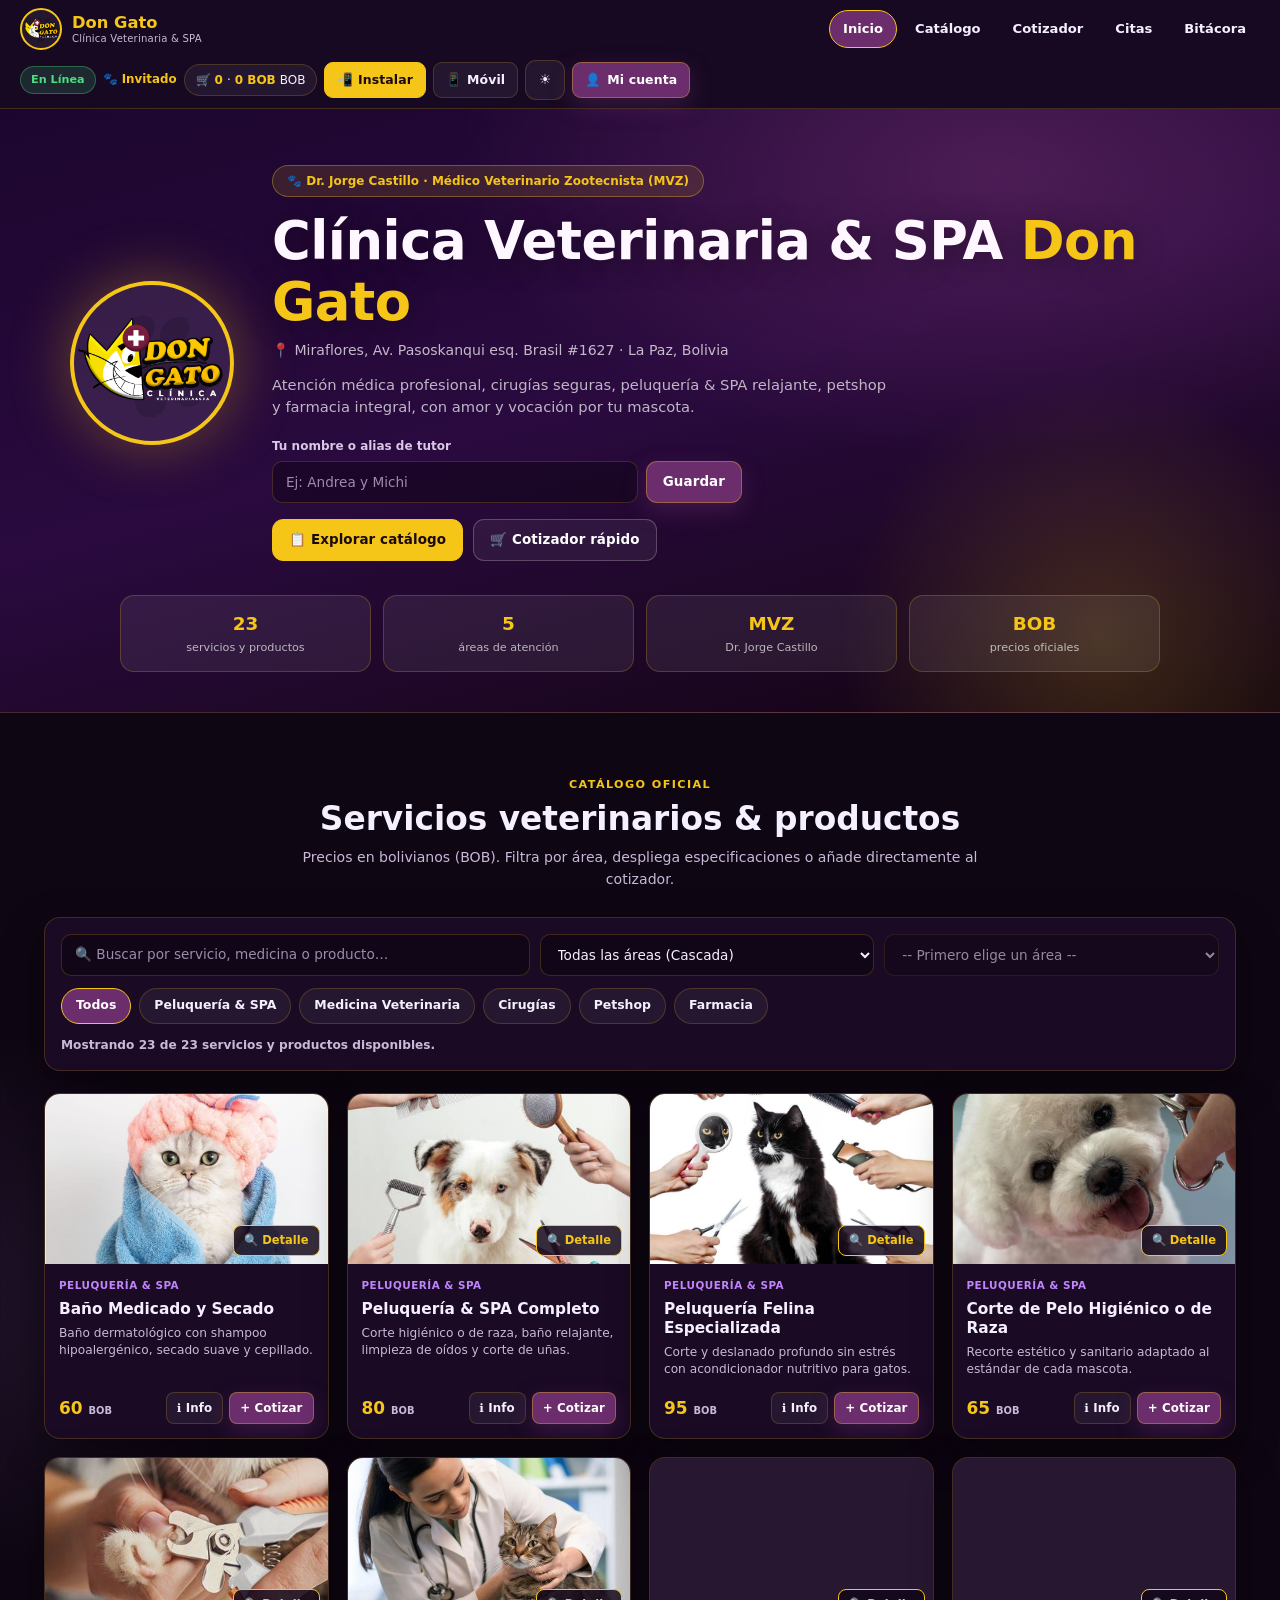
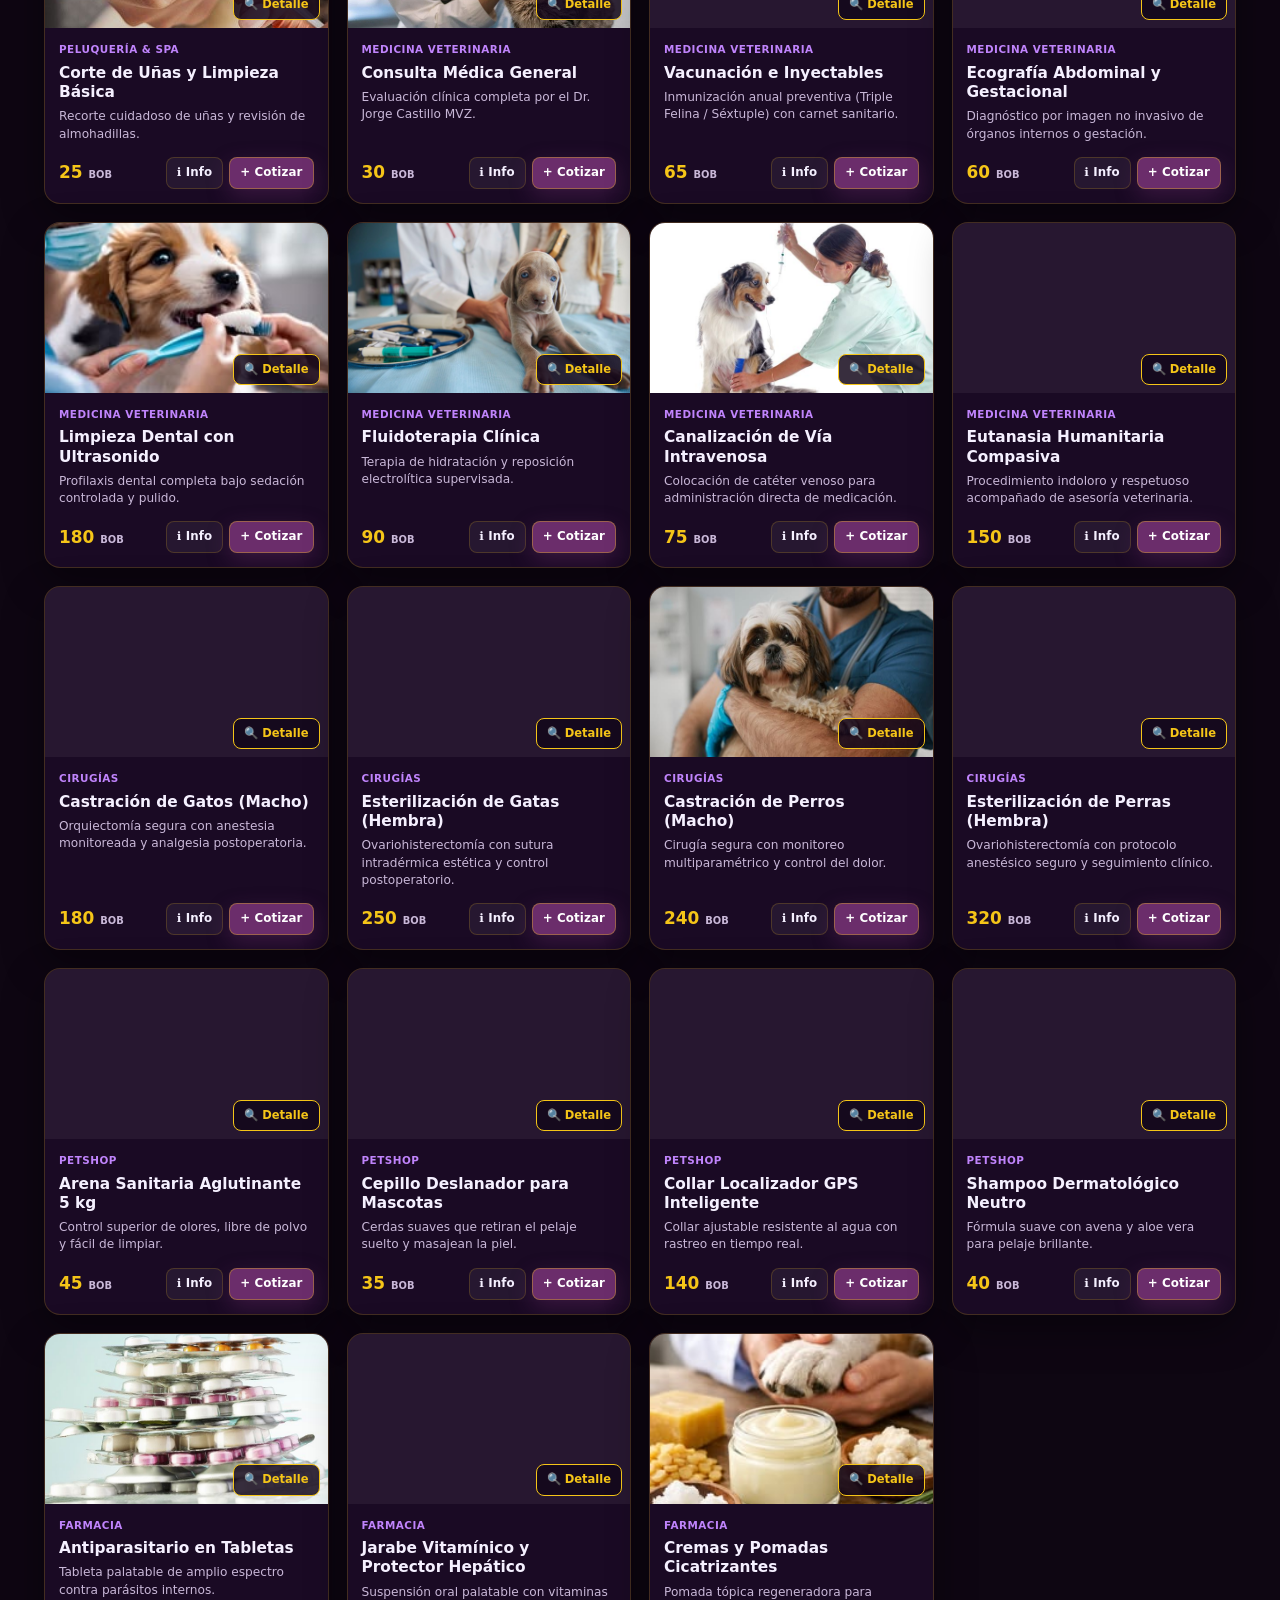
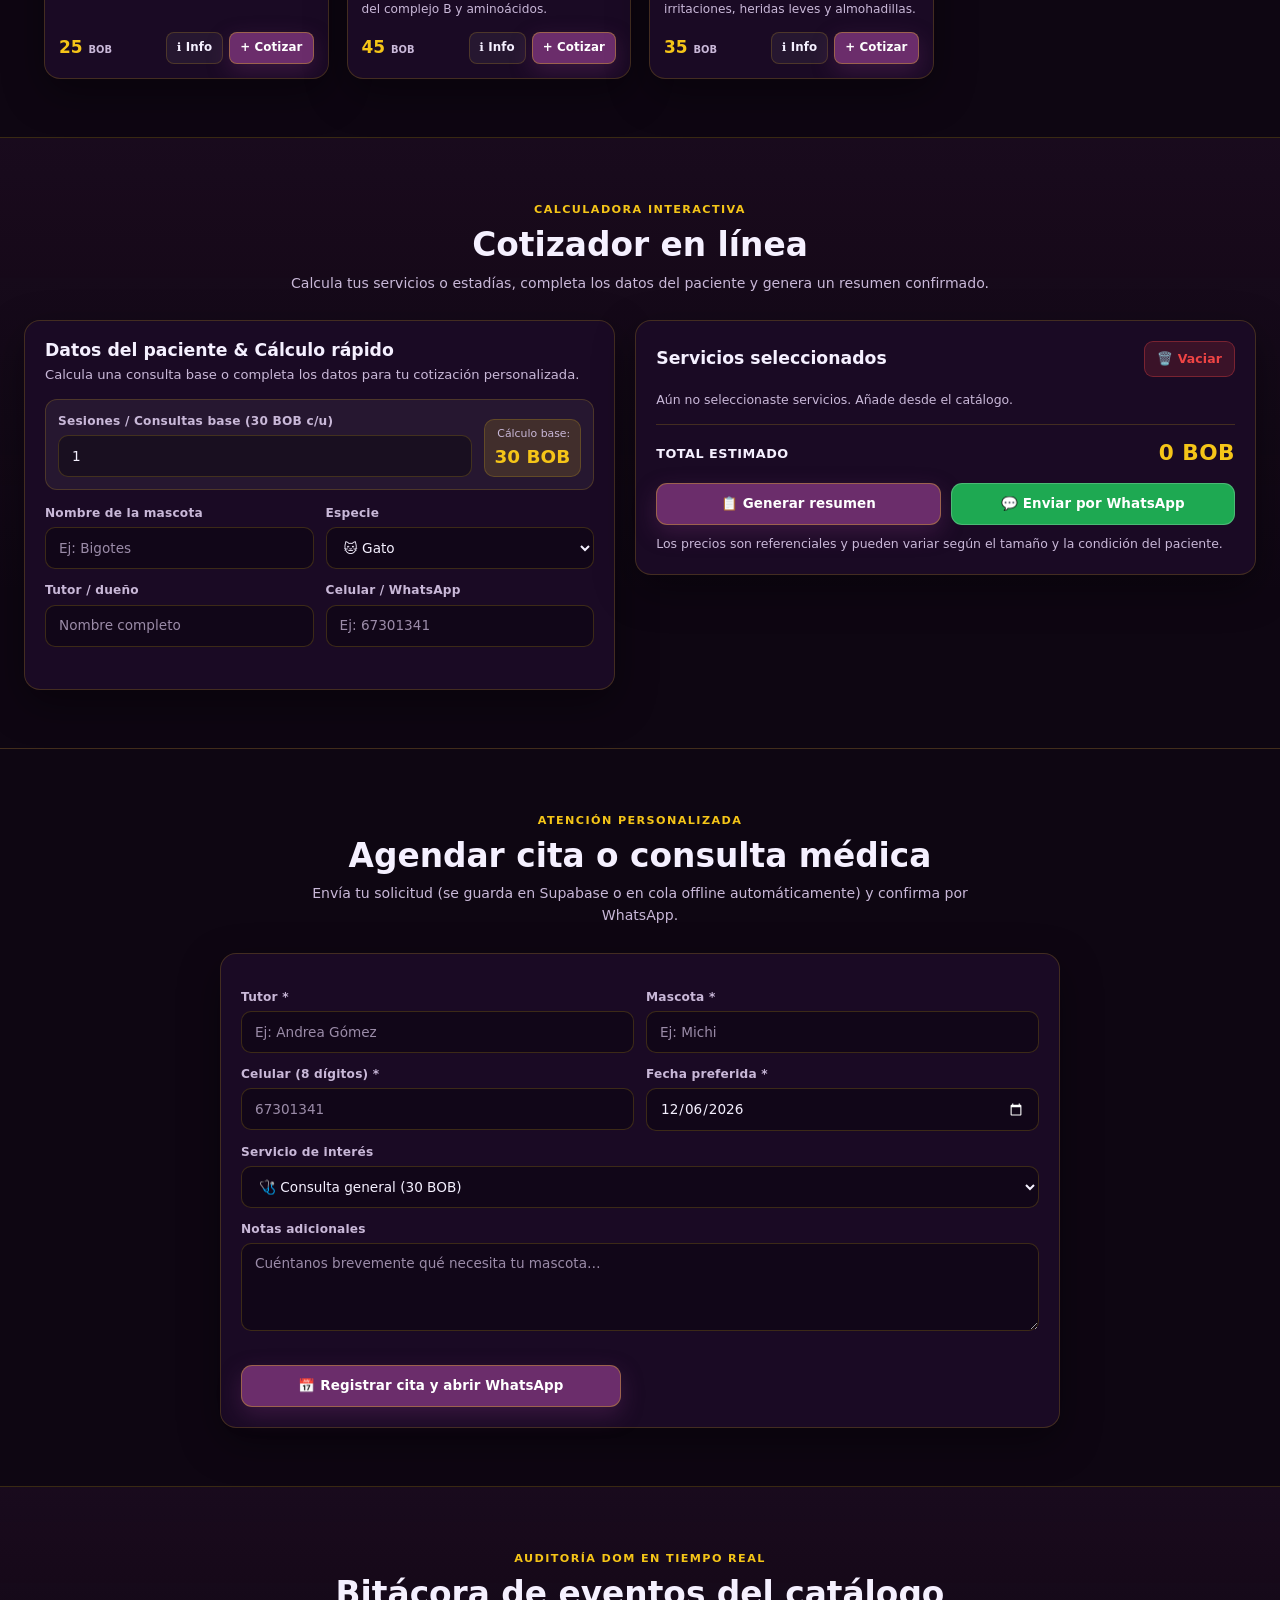
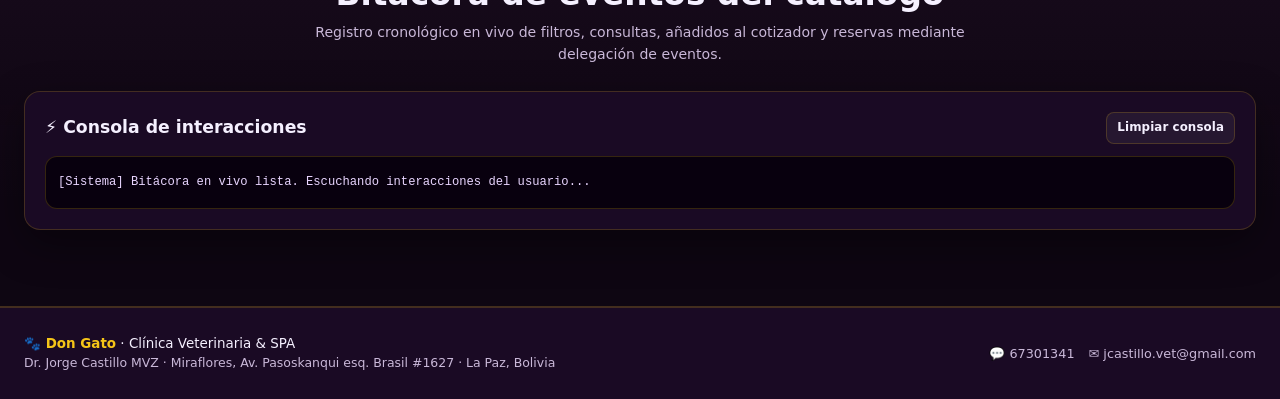
==== commit b36e531c: "Base de datos actualizada" ====
--- a/veterinaria/index.html
+++ b/veterinaria/index.html
@@ -13,7 +13,7 @@
   <link rel="stylesheet" href="shared/base.css">
   <link rel="stylesheet" href="styles.css">
 </head>
-<body class="vet-site" data-hidratado="false">
+<body class="vet-site" data-theme="dark" data-hidratado="false">
 
   <div id="vetToastAlert" class="vet-toast-alert" role="status" aria-live="polite"></div>
 
@@ -47,7 +47,7 @@
         <button type="button" id="btnSimularVista" class="btn btn-ghost btn-sm vet-view-toggle" aria-pressed="false" title="Alternar vista Móvil / Laptop">
           <span class="view-icon">📱</span><span class="view-label">Móvil</span>
         </button>
-        <button type="button" id="themeBtn" class="btn btn-icon btn-ghost" data-theme-toggle aria-label="Cambiar tema">
+        <button type="button" id="themeBtn" class="btn btn-icon btn-ghost" aria-label="Cambiar entre modo claro y oscuro" title="Cambiar modo día / noche">
           <span class="theme-icon">☀️</span>
         </button>
         <button type="button" class="btn btn-primary btn-sm" data-open-modal="vetCuentaModal">
--- a/veterinaria/styles.css
+++ b/veterinaria/styles.css
@@ -19,6 +19,7 @@
   --border: rgba(245, 197, 24, .19);
   --shadow: 0 14px 40px rgba(0, 0, 0, .38);
   --log-bg: #08000e;
+  --log-text: #e9d5ff;
   --radius: 16px;
   --radius-sm: 10px;
   --danger: #ef4444;
@@ -26,22 +27,24 @@
   --wa: #25d366;
 }
 
-html[data-theme="light"] {
-  --bg: #f8f4ff;
+html[data-theme="light"],
+body[data-theme="light"] {
+  --bg: #fdf8ff;
   --bg-card: #ffffff;
-  --bg-panel: rgba(107, 45, 107, .055);
-  --bg-input: #fbf8ff;
+  --bg-panel: #f6ecfc;
+  --bg-input: #fbf7fe;
   --text: #22102f;
-  --text-sub: #5f4479;
-  --accent: #a97400;
+  --text-sub: #5b4173;
+  --accent: #b45309;
   --accent-2: #7e22ce;
-  --accent-btn: #6b2d6b;
-  --accent-btn-hover: #7d367d;
-  --accent-soft: rgba(169, 116, 0, .12);
-  --accent-glow: rgba(107, 45, 107, .22);
-  --border: rgba(107, 45, 107, .18);
-  --shadow: 0 12px 30px rgba(72, 30, 90, .12);
-  --log-bg: #1c1024;
+  --accent-btn: #6b21a8;
+  --accent-btn-hover: #581c87;
+  --accent-soft: rgba(180, 83, 9, .12);
+  --accent-glow: rgba(107, 33, 168, .18);
+  --border: rgba(107, 33, 168, .18);
+  --shadow: 0 12px 30px rgba(74, 25, 74, .1);
+  --log-bg: #f4e8fb;
+  --log-text: #2b0f3e;
 }
 
 /* ==========================================================================
@@ -75,12 +78,15 @@
   min-height: 100dvh;
   line-height: 1.5;
   -webkit-font-smoothing: antialiased;
-}
-
-html[data-theme="light"] body.vet-site {
+  transition: background-color .25s ease, color .25s ease;
+}
+
+html[data-theme="light"] body.vet-site,
+body.vet-site[data-theme="light"] {
+  color: var(--text);
   background:
-    radial-gradient(900px 520px at 90% -10%, rgba(245, 197, 24, .18), transparent 60%),
-    radial-gradient(700px 480px at -10% 25%, rgba(192, 132, 252, .14), transparent 60%),
+    radial-gradient(900px 520px at 90% -10%, rgba(245, 197, 24, .16), transparent 60%),
+    radial-gradient(700px 480px at -10% 25%, rgba(192, 132, 252, .18), transparent 60%),
     var(--bg);
 }
 
@@ -172,6 +178,7 @@
   border: 1px solid var(--border);
   border-radius: var(--radius);
   box-shadow: var(--shadow);
+  color: var(--text);
 }
 
 .card-pad {
@@ -251,9 +258,9 @@
 }
 
 .btn-accent {
-  background: var(--accent);
+  background: #f5c518;
   color: #1a0a0a;
-  border-color: var(--accent);
+  border-color: #f5c518;
 }
 
 .btn-accent:hover {
@@ -273,8 +280,12 @@
 
 .btn-danger {
   background: rgba(239, 68, 68, .15);
-  color: #f87171;
+  color: #ef4444;
   border-color: rgba(239, 68, 68, .35);
+}
+
+html[data-theme="light"] .btn-danger {
+  color: #dc2626;
 }
 
 .btn-danger:hover {
@@ -317,6 +328,12 @@
   transition: border-color .2s ease, box-shadow .2s ease;
 }
 
+.input::placeholder,
+.textarea::placeholder {
+  color: var(--text-sub);
+  opacity: .75;
+}
+
 .input:focus, .select:focus, .textarea:focus {
   border-color: var(--accent);
   box-shadow: 0 0 0 3px var(--accent-soft);
@@ -334,10 +351,14 @@
 
 .form-error {
   margin-top: 8px;
-  color: #f87171;
+  color: #ef4444;
   font-size: .8rem;
   font-weight: 700;
   min-height: 1.1em;
+}
+
+html[data-theme="light"] .form-error {
+  color: #dc2626;
 }
 
 .chips {
@@ -377,6 +398,7 @@
   font-weight: 800;
   background: var(--bg-panel);
   border: 1px solid var(--border);
+  color: var(--text);
 }
 
 .badge.accent {
@@ -427,6 +449,7 @@
   border-radius: 10px;
   background: var(--bg-panel);
   border: 1px solid var(--border);
+  color: var(--text);
 }
 
 /* Modales */
@@ -436,7 +459,7 @@
   inset: 0;
   z-index: 1100;
   padding: 16px;
-  background: rgba(5, 2, 10, .78);
+  background: rgba(5, 2, 10, .72);
   -webkit-backdrop-filter: blur(8px);
   backdrop-filter: blur(8px);
   align-items: center;
@@ -455,10 +478,11 @@
   max-height: 90dvh;
   overflow-y: auto;
   background: var(--bg-card);
+  color: var(--text);
   border: 1px solid var(--accent);
   border-radius: 18px;
   padding: 22px;
-  box-shadow: 0 24px 60px rgba(0, 0, 0, .6);
+  box-shadow: 0 24px 60px rgba(0, 0, 0, .45);
 }
 
 .modal-card.compact {
@@ -537,13 +561,13 @@
   background: var(--bg-card);
   color: var(--text);
   border: 1px solid var(--accent);
-  box-shadow: 0 14px 34px rgba(0, 0, 0, .45);
+  box-shadow: 0 14px 34px rgba(0, 0, 0, .35);
   font-size: .82rem;
   font-weight: 700;
   line-height: 1.4;
 }
-.vet-toast-alert.is-ok { border-color: #4ade80; }
-.vet-toast-alert.is-warn { border-color: #fbbf24; }
+.vet-toast-alert.is-ok { border-color: #22c55e; }
+.vet-toast-alert.is-warn { border-color: #d97706; }
 
 /* ==========================================================================
    5. NAVEGACIÓN SUPERIOR FLEXBOX
@@ -553,11 +577,22 @@
   top: 0;
   z-index: 900;
   width: 100%;
-  background: color-mix(in srgb, var(--bg-card) 92%, transparent);
+  background: var(--bg-card);
   -webkit-backdrop-filter: blur(16px);
   backdrop-filter: blur(16px);
   border-bottom: 1px solid var(--border);
-}
+  transition: background-color .25s ease, border-color .25s ease;
+}
+
+html[data-theme="dark"] .vet-nav {
+  background: rgba(26, 10, 36, .92);
+}
+
+html[data-theme="light"] .vet-nav {
+  background: rgba(255, 255, 255, .95);
+  box-shadow: 0 4px 18px rgba(74, 25, 74, .06);
+}
+
 .vet-nav-inner {
   max-width: 1320px;
   width: 100%;
@@ -570,6 +605,7 @@
   justify-content: space-between;
   gap: 10px;
 }
+
 .vet-brand {
   display: flex;
   align-items: center;
@@ -586,7 +622,7 @@
   place-items: center;
   border-radius: 50%;
   border: 2px solid var(--accent);
-  background: rgba(255, 255, 255, .08);
+  background: var(--bg-panel);
   overflow: hidden;
   flex: 0 0 auto;
 }
@@ -658,7 +694,7 @@
 }
 .vet-net-pill.is-offline {
   background: rgba(251, 191, 36, .16);
-  color: #fbbf24;
+  color: #d97706;
   border-color: rgba(251, 191, 36, .4);
 }
 .vet-alias-pill {
@@ -774,10 +810,11 @@
   border-bottom: 1px solid var(--border);
   overflow: hidden;
 }
-html[data-theme="light"] .vet-hero {
+html[data-theme="light"] .vet-hero,
+body[data-theme="light"] .vet-hero {
   background:
-    radial-gradient(800px 420px at 78% 10%, rgba(192, 132, 252, .35), transparent 68%),
-    linear-gradient(165deg, #fff7fd 0%, #f2e6ff 52%, #fff9e8 100%);
+    radial-gradient(800px 420px at 78% 10%, rgba(192, 132, 252, .32), transparent 68%),
+    linear-gradient(165deg, #fff8fe 0%, #f3e6ff 52%, #fffbeb 100%);
 }
 .vet-hero-glow {
   position: absolute;
@@ -808,6 +845,10 @@
   background: rgba(255, 255, 255, .09);
   box-shadow: 0 0 60px rgba(245, 197, 24, .34);
   overflow: hidden;
+}
+html[data-theme="light"] .vet-hero-logo {
+  background: #ffffff;
+  box-shadow: 0 12px 32px rgba(107, 33, 168, .18);
 }
 .vet-hero-logo img { width: 100%; height: 100%; object-fit: cover; }
 .vet-hero-copy { flex: 1; min-width: 0; }
@@ -831,10 +872,14 @@
   color: #fff7ff;
   text-shadow: 0 4px 30px rgba(0, 0, 0, .4);
 }
-html[data-theme="light"] .vet-hero h1 { color: #2a0a3f; text-shadow: none; }
+html[data-theme="light"] .vet-hero h1,
+body[data-theme="light"] .vet-hero h1 {
+  color: #2b0f3e;
+  text-shadow: none;
+}
 .vet-hero h1 span { color: var(--accent); }
 .vet-hero-address { color: rgba(255, 255, 255, .72); font-size: .88rem; }
-html[data-theme="light"] .vet-hero-address { color: #6b4a85; }
+html[data-theme="light"] .vet-hero-address { color: #5b4173; }
 .vet-hero-desc {
   max-width: 620px;
   margin: 12px 0 18px;
@@ -842,14 +887,15 @@
   font-size: .92rem;
   line-height: 1.55;
 }
-html[data-theme="light"] .vet-hero-desc { color: #5f4479; }
+html[data-theme="light"] .vet-hero-desc { color: #4c3363; }
 .vet-alias-form { max-width: 470px; margin-bottom: 16px; }
-.vet-alias-form label { display: block; margin-bottom: 6px; font-size: .75rem; font-weight: 800; color: var(--text-sub); }
-html[data-theme="dark"] .vet-alias-form label { color: #d9c8e6; }
+.vet-alias-form label { display: block; margin-bottom: 6px; font-size: .75rem; font-weight: 800; color: #d9c8e6; }
+html[data-theme="light"] .vet-alias-form label { color: #4c3363; }
 .vet-alias-row { display: flex; gap: 8px; width: 100%; }
 .vet-alias-row .input { flex: 1; min-width: 0; }
 .vet-hero-actions { display: flex; flex-wrap: wrap; gap: 10px; }
 html[data-theme="dark"] .vet-hero .btn-ghost { background: rgba(255,255,255,.06); border-color: rgba(255,255,255,.22); color: #fff; }
+html[data-theme="light"] .vet-hero .btn-ghost { background: #ffffff; border-color: rgba(107,33,168,.25); color: #3b1354; }
 
 .vet-stats {
   position: relative;
@@ -866,10 +912,14 @@
   padding: 14px 10px;
   text-align: center;
 }
-html[data-theme="light"] .vet-stat { background: rgba(255, 255, 255, .68); border-color: rgba(107,45,107,.18); }
+html[data-theme="light"] .vet-stat {
+  background: rgba(255, 255, 255, .85);
+  border-color: rgba(107, 33, 168, .18);
+  box-shadow: 0 6px 16px rgba(74, 25, 74, .06);
+}
 .vet-stat strong { display: block; color: var(--accent); font-size: 1.15rem; font-weight: 900; }
-.vet-stat span { display: block; margin-top: 2px; color: var(--text-sub); font-size: .7rem; }
-html[data-theme="dark"] .vet-stat span { color: rgba(255,255,255,.62); }
+.vet-stat span { display: block; margin-top: 2px; color: rgba(255,255,255,.68); font-size: .7rem; }
+html[data-theme="light"] .vet-stat span { color: #5b4173; }
 
 /* ==========================================================================
    8. SECCIONES Y CATÁLOGO
@@ -879,6 +929,7 @@
   width: 100%;
   margin: 0 auto;
   padding: 58px 24px;
+  color: var(--text);
 }
 .vet-section-alt {
   max-width: none;
@@ -889,7 +940,9 @@
   padding-left: max(24px, calc((100vw - 1240px) / 2));
   padding-right: max(24px, calc((100vw - 1240px) / 2));
 }
-html[data-theme="light"] .vet-section-alt { background: linear-gradient(180deg, rgba(192, 132, 252, .09), transparent 75%); }
+html[data-theme="light"] .vet-section-alt {
+  background: linear-gradient(180deg, rgba(192, 132, 252, .12), rgba(253, 248, 255, .6) 75%);
+}
 .vet-section-head { text-align: center; max-width: 720px; margin: 0 auto 26px; }
 .vet-kicker {
   display: inline-block;
@@ -900,7 +953,11 @@
   letter-spacing: 1.4px;
   text-transform: uppercase;
 }
-.vet-section-head h2 { font-size: clamp(1.45rem, 3vw, 2.05rem); font-weight: 900; }
+.vet-section-head h2 {
+  font-size: clamp(1.45rem, 3vw, 2.05rem);
+  font-weight: 900;
+  color: var(--text);
+}
 .vet-section-head p { margin-top: 8px; color: var(--text-sub); font-size: .88rem; line-height: 1.55; }
 
 .vet-filters { padding: 16px; margin-bottom: 22px; display: flex; flex-direction: column; gap: 12px; }
@@ -920,6 +977,7 @@
   display: flex;
   flex-direction: column;
   background: var(--bg-card);
+  color: var(--text);
   border: 1px solid var(--border);
   border-radius: var(--radius);
   overflow: hidden;
@@ -941,9 +999,9 @@
 .vet-card-media .vet-zoom-btn {
   position: absolute;
   right: 8px; bottom: 8px;
-  background: rgba(10, 4, 16, .78);
-  color: var(--accent);
-  border: 1px solid var(--accent);
+  background: rgba(18, 7, 26, .84);
+  color: #f5c518;
+  border: 1px solid #f5c518;
   border-radius: 8px;
   padding: 6px 10px;
   font-size: .72rem;
@@ -951,7 +1009,7 @@
 }
 .vet-card-body { display: flex; flex-direction: column; gap: 6px; padding: 14px; flex: 1; min-width: 0; }
 .vet-card-cat { color: var(--accent-2); font-size: .65rem; font-weight: 900; letter-spacing: .5px; text-transform: uppercase; }
-.vet-card-title { font-size: .96rem; font-weight: 800; line-height: 1.25; }
+.vet-card-title { font-size: .96rem; font-weight: 800; line-height: 1.25; color: var(--text); }
 .vet-card-desc { color: var(--text-sub); font-size: .76rem; line-height: 1.42; }
 
 .vet-card-acordeon {
@@ -1010,6 +1068,7 @@
   border: 1px solid var(--border);
   border-radius: var(--radius-sm);
   background: var(--bg-panel);
+  color: var(--text);
 }
 .vet-cart-item > div { min-width: 0; }
 .vet-cart-item strong {
@@ -1047,8 +1106,9 @@
 .vet-cita-form { max-width: 840px; margin: 0 auto; }
 .vet-cita-form .btn { max-width: 380px; margin-left: auto; margin-right: auto; }
 .vet-alerta-box { margin-top: 10px; font-size: .84rem; font-weight: 700; }
-.vet-alerta-box .msg-exito { color: #4ade80; }
-.vet-alerta-box .msg-error { color: #f87171; }
+.vet-alerta-box .msg-exito { color: #22c55e; }
+html[data-theme="light"] .vet-alerta-box .msg-exito { color: #15803d; }
+.vet-alerta-box .msg-error { color: #ef4444; }
 
 /* ==========================================================================
    10. BITÁCORA EN VIVO Y PANEL ADMIN
@@ -1060,14 +1120,14 @@
   border-radius: 12px;
   background: var(--log-bg);
   border: 1px solid var(--border);
-  color: #e9d5ff;
+  color: var(--log-text);
   font-family: ui-monospace, SFMono-Regular, Menlo, Consolas, monospace;
   font-size: .76rem;
   line-height: 1.55;
   max-height: 210px;
   overflow-y: auto;
 }
-.vet-log-stream div { padding: 3px 0; border-bottom: 1px solid rgba(255, 255, 255, .06); }
+.vet-log-stream div { padding: 4px 0; border-bottom: 1px solid var(--border); }
 .vet-log-stream div:last-child { border-bottom: 0; }
 .vet-kpis { margin-bottom: 18px; }
 .vet-admin-layout { display: grid; grid-template-columns: repeat(2, minmax(0, 1fr)); gap: 18px; }
